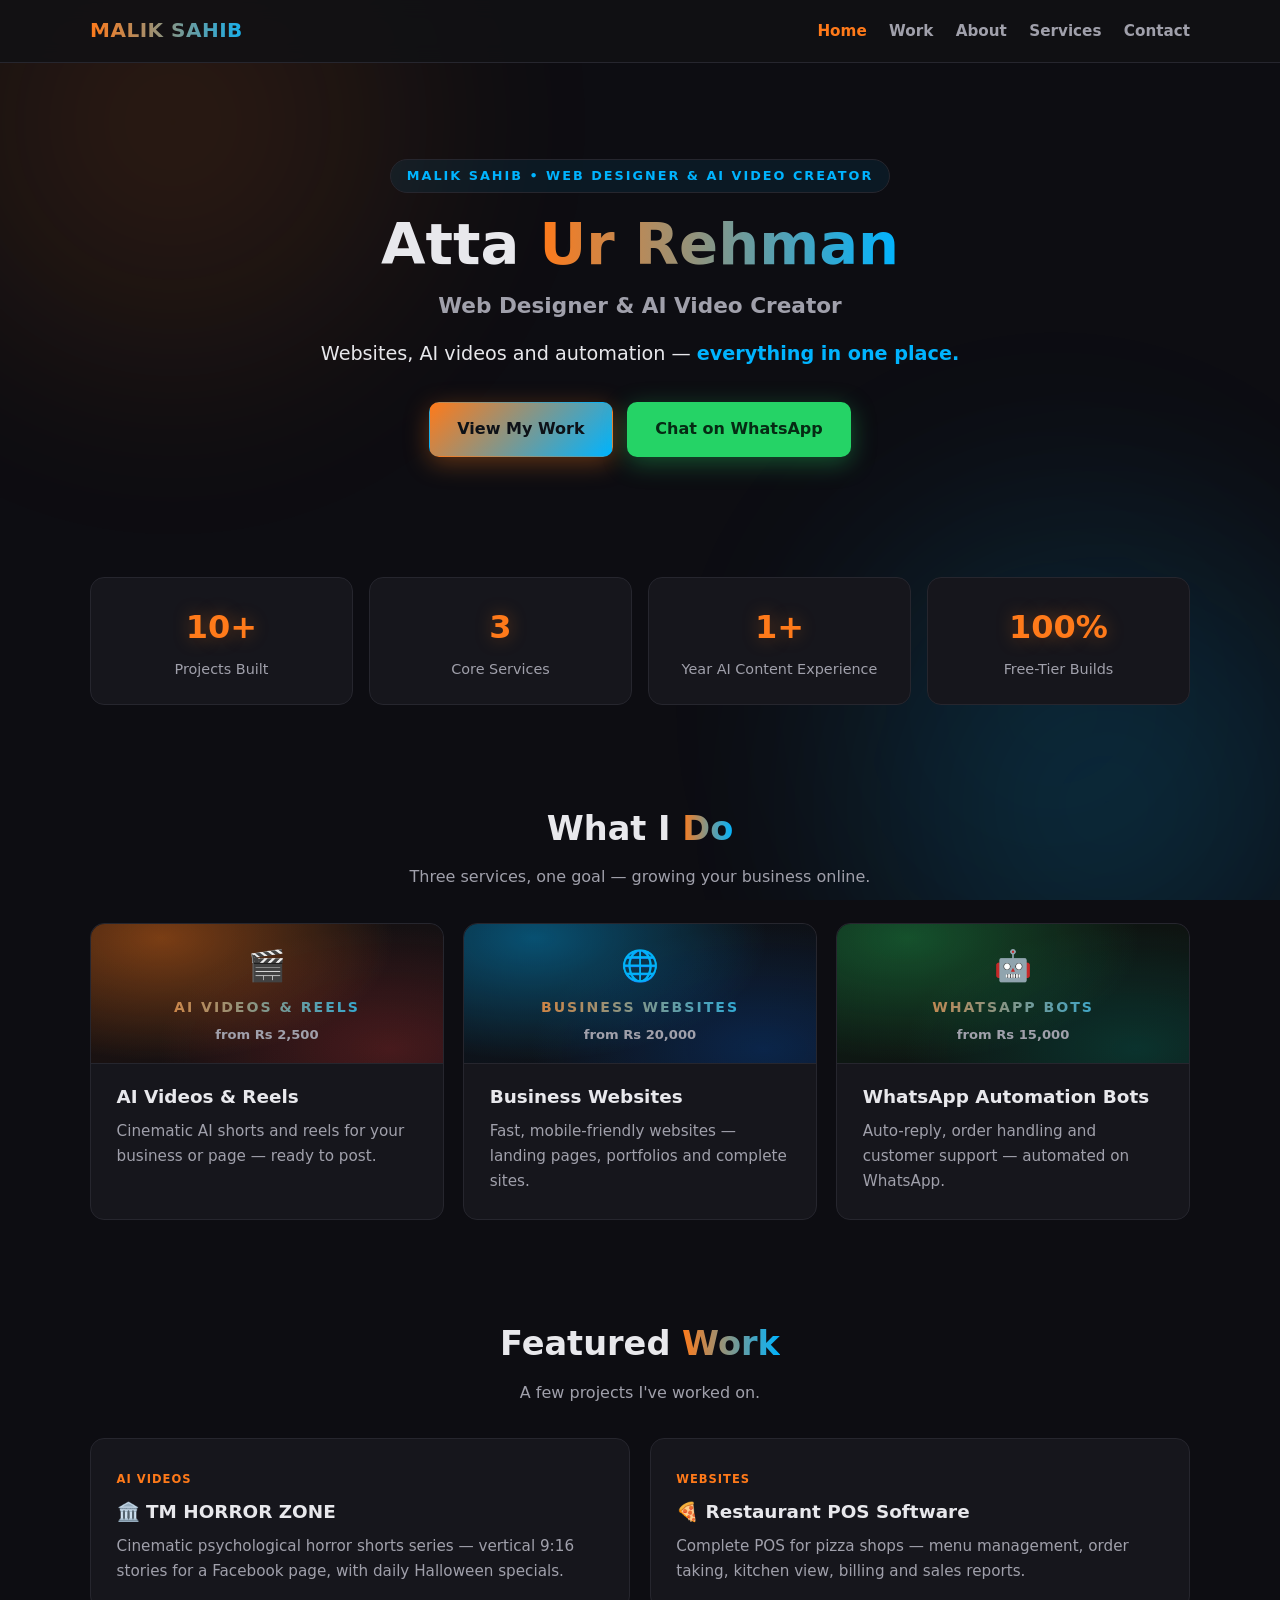
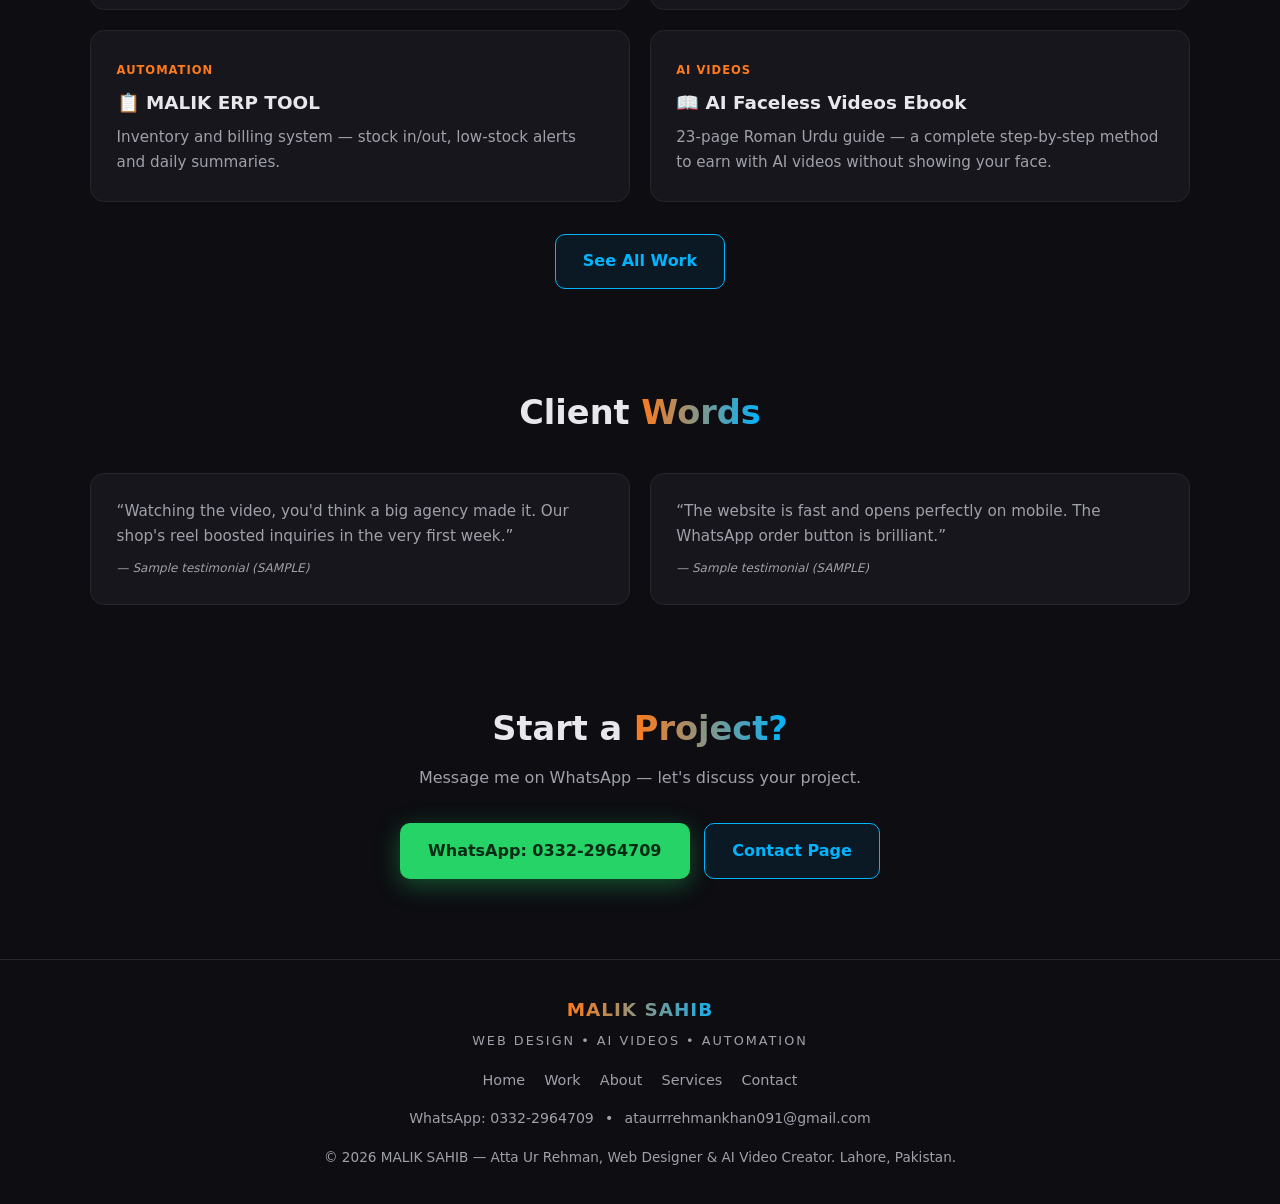
==== index.html @ 7052a68c "MALIK brand polish: banners + color scheme" ====
<!DOCTYPE html>
<html lang="en">
<head>
  <meta charset="UTF-8" />
  <meta name="viewport" content="width=device-width, initial-scale=1.0" />
  <title>MALIK SAHIB | Atta Ur Rehman — Web Designer & AI Video Creator</title>
  <meta name="description" content="Portfolio of Atta Ur Rehman — Web Designer & AI Video Creator. Websites, AI videos and automation — everything in one place." />
  <link rel="stylesheet" href="css/style.css" />
</head>
<body>
  <div class="bg-glow" aria-hidden="true"><span class="g1"></span><span class="g2"></span><span class="g3"></span></div>

  <header>
    <div class="container nav">
      <a class="logo" href="index.html"><span class="logo-brand">MALIK SAHIB</span></a>
      <button class="nav-toggle" aria-label="Menu">&#9776;</button>
      <ul class="nav-links">
        <li><a href="index.html" class="active">Home</a></li>
        <li><a href="work.html">Work</a></li>
        <li><a href="about.html">About</a></li>
        <li><a href="services.html">Services</a></li>
        <li><a href="contact.html">Contact</a></li>
      </ul>
    </div>
  </header>

  <main>
    <!-- HERO -->
    <div class="container hero">
      <span class="kicker reveal">MALIK SAHIB &bull; Web Designer &amp; AI Video Creator</span>
      <h1 class="reveal">Atta <span class="accent">Ur Rehman</span></h1>
      <p class="role reveal">Web Designer &amp; AI Video Creator</p>
      <p class="tagline reveal">Websites, AI videos and automation — <em>everything in one place.</em></p>
      <div class="cta-row reveal">
        <a class="btn btn-primary" href="work.html">View My Work</a>
        <a class="btn btn-wa" href="https://wa.me/923322964709?text=Assalam-o-Alaikum!%20I%20want%20to%20discuss%20my%20project." target="_blank" rel="noopener">Chat on WhatsApp</a>
      </div>
    </div>

    <!-- STATS -->
    <section class="block">
      <div class="container">
        <div class="stats">
          <div class="stat reveal"><div class="num">10+</div><div class="lbl">Projects Built</div></div>
          <div class="stat reveal"><div class="num">3</div><div class="lbl">Core Services</div></div>
          <div class="stat reveal"><div class="num">1+</div><div class="lbl">Year AI Content Experience</div></div>
          <div class="stat reveal"><div class="num">100%</div><div class="lbl">Free-Tier Builds</div></div>
        </div>
      </div>
    </section>

    <!-- SERVICES TEASER -->
    <section class="block">
      <div class="container">
        <div class="sec-head reveal">
          <h2>What I <span class="accent">Do</span></h2>
          <p>Three services, one goal — growing your business online.</p>
        </div>
        <div class="grid cols-3">
          <div class="card reveal">
            <div class="svc-banner small svc-videos" aria-hidden="true">
              <span class="svc-emoji">&#127916;</span>
              <span class="svc-title">AI VIDEOS &amp; REELS</span>
              <span class="svc-sub">from Rs 2,500</span>
            </div>
            <h3>AI Videos &amp; Reels</h3>
            <p>Cinematic AI shorts and reels for your business or page — ready to post.</p>
          </div>
          <div class="card reveal">
            <div class="svc-banner small svc-web" aria-hidden="true">
              <span class="svc-emoji">&#127760;</span>
              <span class="svc-title">BUSINESS WEBSITES</span>
              <span class="svc-sub">from Rs 20,000</span>
            </div>
            <h3>Business Websites</h3>
            <p>Fast, mobile-friendly websites — landing pages, portfolios and complete sites.</p>
          </div>
          <div class="card reveal">
            <div class="svc-banner small svc-bots" aria-hidden="true">
              <span class="svc-emoji">&#129302;</span>
              <span class="svc-title">WHATSAPP BOTS</span>
              <span class="svc-sub">from Rs 15,000</span>
            </div>
            <h3>WhatsApp Automation Bots</h3>
            <p>Auto-reply, order handling and customer support — automated on WhatsApp.</p>
          </div>
        </div>
      </div>
    </section>

    <!-- FEATURED WORK -->
    <section class="block">
      <div class="container">
        <div class="sec-head reveal">
          <h2>Featured <span class="accent">Work</span></h2>
          <p>A few projects I've worked on.</p>
        </div>
        <div class="grid cols-2">
          <div class="card reveal">
            <span class="tag">AI Videos</span>
            <h3>&#127963;&#65039; TM HORROR ZONE</h3>
            <p>Cinematic psychological horror shorts series — vertical 9:16 stories for a Facebook page, with daily Halloween specials.</p>
          </div>
          <div class="card reveal">
            <span class="tag">Websites</span>
            <h3>&#127829; Restaurant POS Software</h3>
            <p>Complete POS for pizza shops — menu management, order taking, kitchen view, billing and sales reports.</p>
          </div>
          <div class="card reveal">
            <span class="tag">Automation</span>
            <h3>&#128203; MALIK ERP TOOL</h3>
            <p>Inventory and billing system — stock in/out, low-stock alerts and daily summaries.</p>
          </div>
          <div class="card reveal">
            <span class="tag">AI Videos</span>
            <h3>&#128214; AI Faceless Videos Ebook</h3>
            <p>23-page Roman Urdu guide — a complete step-by-step method to earn with AI videos without showing your face.</p>
          </div>
        </div>
        <div class="cta-row reveal" style="margin-top:2rem">
          <a class="btn btn-ghost" href="work.html">See All Work</a>
        </div>
      </div>
    </section>

    <!-- TESTIMONIALS -->
    <section class="block">
      <div class="container">
        <div class="sec-head reveal">
          <h2>Client <span class="accent">Words</span></h2>
        </div>
        <div class="grid cols-2">
          <div class="card reveal">
            <p>&ldquo;Watching the video, you'd think a big agency made it. Our shop's reel boosted inquiries in the very first week.&rdquo;</p>
            <p class="sample-note">— Sample testimonial (SAMPLE)</p>
          </div>
          <div class="card reveal">
            <p>&ldquo;The website is fast and opens perfectly on mobile. The WhatsApp order button is brilliant.&rdquo;</p>
            <p class="sample-note">— Sample testimonial (SAMPLE)</p>
          </div>
        </div>
      </div>
    </section>

    <!-- CONTACT CTA -->
    <section class="block">
      <div class="container" style="text-align:center">
        <div class="sec-head reveal">
          <h2>Start a <span class="accent">Project?</span></h2>
          <p>Message me on WhatsApp — let's discuss your project.</p>
        </div>
        <div class="cta-row reveal">
          <a class="btn btn-wa" href="https://wa.me/923322964709?text=Assalam-o-Alaikum!%20I%20want%20to%20discuss%20my%20project." target="_blank" rel="noopener">WhatsApp: 0332-2964709</a>
          <a class="btn btn-ghost" href="contact.html">Contact Page</a>
        </div>
      </div>
    </section>
  </main>

  <footer>
    <div class="container">
      <div class="foot-brand"><span class="logo-brand">MALIK SAHIB</span></div>
      <p class="foot-tag">Web Design &bull; AI Videos &bull; Automation</p>
      <div class="foot-links">
        <a href="index.html">Home</a><a href="work.html">Work</a><a href="about.html">About</a><a href="services.html">Services</a><a href="contact.html">Contact</a>
      </div>
      <div class="foot-contact">
        <a href="https://wa.me/923322964709" target="_blank" rel="noopener">WhatsApp: 0332-2964709</a>
        <span aria-hidden="true">&bull;</span>
        <a href="mailto:ataurrrehmankhan091@gmail.com">ataurrrehmankhan091@gmail.com</a>
      </div>
      <p class="foot-copy">&copy; <span id="year">2026</span> MALIK SAHIB — Atta Ur Rehman, Web Designer &amp; AI Video Creator. Lahore, Pakistan.</p>
    </div>
  </footer>

  <script src="js/main.js"></script>
</body>
</html>
---- css/style.css ----
/* Atta Ur Rehman — Portfolio
   Dark charcoal + glowing orange / electric blue, premium cinematic mood.
   Mobile-first. No moving lines / scanning bars / sweeping light effects. */

:root {
  --bg: #0d0d12;
  --bg-soft: #141419;
  --card: #16161c;
  --orange: #ff7a1a;
  --orange-glow: rgba(255, 122, 26, 0.35);
  --blue: #00b4ff;
  --blue-glow: rgba(0, 180, 255, 0.30);
  --wa-green: #25D366;
  --text: #e8e8ec;
  --muted: #a0a0ab;
  --border: #26262e;
  --radius: 14px;
  --font: "Segoe UI", system-ui, -apple-system, Roboto, "Helvetica Neue", Arial, sans-serif;
}

* { margin: 0; padding: 0; box-sizing: border-box; }

html { scroll-behavior: smooth; }

body {
  font-family: var(--font);
  background: var(--bg);
  color: var(--text);
  line-height: 1.65;
  overflow-x: hidden;
  min-height: 100vh;
}

/* ---- soft blurred drifting gradient background (subtle, never sharp) ---- */
.bg-glow { position: fixed; inset: 0; z-index: -1; overflow: hidden; pointer-events: none; }
.bg-glow span {
  position: absolute;
  width: 55vmax; height: 55vmax;
  border-radius: 50%;
  filter: blur(90px);
  opacity: 0.16;
  animation: drift 36s ease-in-out infinite alternate;
}
.bg-glow .g1 { background: radial-gradient(circle, var(--orange) 0%, transparent 70%); top: -18vmax; left: -14vmax; }
.bg-glow .g2 { background: radial-gradient(circle, var(--blue) 0%, transparent 70%); bottom: -20vmax; right: -14vmax; animation-delay: -12s; }
.bg-glow .g3 { background: radial-gradient(circle, var(--blue) 0%, transparent 70%); top: 40%; left: 55%; opacity: 0.08; animation-delay: -24s; }
@keyframes drift {
  from { transform: translate(0, 0) scale(1); }
  to   { transform: translate(6vmax, 4vmax) scale(1.12); }
}

.container { width: min(1100px, 92%); margin: 0 auto; }

/* ---- header / nav ---- */
header {
  position: sticky; top: 0; z-index: 50;
  background: rgba(18, 18, 20, 0.88);
  backdrop-filter: blur(10px);
  border-bottom: 1px solid var(--border);
}
.nav { display: flex; align-items: center; justify-content: space-between; padding: 0.9rem 0; }
.logo { font-size: 1.25rem; font-weight: 800; letter-spacing: 0.5px; text-decoration: none; color: var(--text); }
.logo b { color: var(--orange); }
/* ---- animated gradient nav brand (MALIK SAHIB): premium, subtle shift ---- */
.logo-brand {
  background: linear-gradient(90deg, var(--orange), var(--blue), var(--orange));
  background-size: 220% auto;
  -webkit-background-clip: text;
  background-clip: text;
  -webkit-text-fill-color: transparent;
  color: transparent;
  animation: brandShift 7s linear infinite;
}
@keyframes brandShift {
  to { background-position: 220% center; }
}
.nav-links { display: none; list-style: none; gap: 1.4rem; }
.nav-links a { color: var(--muted); text-decoration: none; font-weight: 600; font-size: 0.95rem; transition: color 0.2s; }
.nav-links a:hover, .nav-links a.active { color: var(--orange); }
.nav-toggle { background: none; border: 1px solid var(--border); color: var(--text); font-size: 1.3rem; border-radius: 8px; padding: 0.25rem 0.7rem; cursor: pointer; }
.nav-links.open { display: flex; flex-direction: column; position: absolute; top: 100%; left: 0; right: 0; background: var(--bg-soft); padding: 1rem 4%; border-bottom: 1px solid var(--border); }

/* ---- hero ---- */
.hero { padding: 4.5rem 0 3.5rem; text-align: center; }
.hero .kicker {
  display: inline-block; font-size: 0.8rem; font-weight: 700; letter-spacing: 2px;
  text-transform: uppercase; color: var(--blue);
  border: 1px solid var(--border); border-radius: 999px; padding: 0.35rem 1rem; margin-bottom: 1.2rem;
  background: rgba(0, 180, 255, 0.08);
}
.hero h1 { font-size: clamp(2.2rem, 7vw, 3.6rem); line-height: 1.15; font-weight: 800; }
.hero h1 .accent { background: linear-gradient(90deg, var(--orange), var(--blue)); -webkit-background-clip: text; background-clip: text; -webkit-text-fill-color: transparent; color: transparent; }
.hero .role { font-size: clamp(1.05rem, 3.5vw, 1.35rem); color: var(--muted); margin-top: 0.6rem; font-weight: 600; }
.hero .tagline { font-size: clamp(1rem, 3.2vw, 1.2rem); margin-top: 0.9rem; color: var(--text); }
.hero .tagline em { color: var(--blue); font-style: normal; font-weight: 700; }
.cta-row { display: flex; gap: 0.9rem; justify-content: center; flex-wrap: wrap; margin-top: 2rem; }

.btn {
  display: inline-block; text-decoration: none; font-weight: 700;
  padding: 0.85rem 1.7rem; border-radius: 10px; border: 1px solid transparent;
  transition: transform 0.15s, box-shadow 0.2s, background 0.2s;
  font-size: 1rem; cursor: pointer;
}
.btn:active { transform: scale(0.97); }
.btn-primary { background: linear-gradient(135deg, var(--orange), var(--blue)); color: #0d1117; box-shadow: 0 6px 24px var(--orange-glow); }
.btn-primary:hover { box-shadow: 0 10px 34px var(--orange-glow); transform: translateY(-2px); }
.btn-ghost { border-color: var(--blue); color: var(--blue); background: rgba(0, 180, 255, 0.08); }
.btn-ghost:hover { background: rgba(0, 180, 255, 0.16); transform: translateY(-2px); }
.btn-wa { background: var(--wa-green); color: #062b14; box-shadow: 0 6px 24px rgba(37, 211, 102, 0.35); }
.btn-wa:hover { background: #1fb857; box-shadow: 0 10px 32px rgba(37, 211, 102, 0.45); transform: translateY(-2px); }

/* ---- sections ---- */
section.block { padding: 3rem 0; }
.sec-head { text-align: center; margin-bottom: 2rem; }
.sec-head h2 { font-size: clamp(1.5rem, 5vw, 2.1rem); font-weight: 800; }
.sec-head h2 .accent { background: linear-gradient(90deg, var(--orange), var(--blue)); -webkit-background-clip: text; background-clip: text; -webkit-text-fill-color: transparent; color: transparent; }
.sec-head p { color: var(--muted); max-width: 620px; margin: 0.5rem auto 0; }

/* ---- stats ---- */
.stats { display: grid; grid-template-columns: repeat(2, 1fr); gap: 1rem; }
.stat { background: var(--card); border: 1px solid var(--border); border-radius: var(--radius); padding: 1.4rem 1rem; text-align: center; }
.stat .num { font-size: 2rem; font-weight: 800; color: var(--orange); text-shadow: 0 0 18px var(--orange-glow); }
.stat .lbl { color: var(--muted); font-size: 0.9rem; margin-top: 0.25rem; }

/* ---- cards / grids ---- */
.grid { display: grid; gap: 1.2rem; grid-template-columns: 1fr; }
.card {
  background: var(--card); border: 1px solid var(--border); border-radius: var(--radius);
  padding: 1.6rem; transition: transform 0.2s, border-color 0.2s, box-shadow 0.2s;
}
.card:hover { transform: translateY(-4px); border-color: var(--orange); box-shadow: 0 12px 32px rgba(0,0,0,0.45); }
.card .icon { font-size: 2rem; margin-bottom: 0.6rem; }
.card h3 { font-size: 1.15rem; margin-bottom: 0.4rem; }
.card p { color: var(--muted); font-size: 0.95rem; }
.card .price { display: inline-block; margin-top: 0.8rem; font-weight: 800; background: linear-gradient(90deg, var(--orange), var(--blue)); -webkit-background-clip: text; background-clip: text; -webkit-text-fill-color: transparent; color: transparent; }
.card .tag { display: inline-block; font-size: 0.72rem; font-weight: 700; letter-spacing: 1px; text-transform: uppercase; color: var(--orange); margin-bottom: 0.5rem; }
.card-banner { display: block; width: calc(100% + 3.2rem); margin: -1.6rem -1.6rem 1rem; aspect-ratio: 16/9; object-fit: cover; border-radius: 14px 14px 0 0; }
.ebook-banner { width: calc(100% + 3.2rem); margin: -1.6rem -1.6rem 1.1rem; border-radius: 14px 14px 0 0; padding: 1.6rem 1.2rem; text-align: center; background: radial-gradient(120% 160% at 20% 10%, rgba(255,122,26,0.35), transparent 55%), radial-gradient(120% 160% at 85% 90%, rgba(0,180,255,0.30), transparent 55%), linear-gradient(135deg, #1a1210, #0d1520); border-bottom: 1px solid var(--border); }
.ebook-banner-emoji { display: block; font-size: 2.4rem; margin-bottom: 0.4rem; }
.ebook-banner-title { display: block; font-weight: 800; letter-spacing: 2px; font-size: 1.05rem; background: linear-gradient(90deg, var(--orange), var(--blue)); -webkit-background-clip: text; background-clip: text; color: transparent; }
.ebook-banner-sub { display: block; margin-top: 0.3rem; font-size: 0.8rem; color: var(--muted); }
/* ---- service banners (pure CSS, same bleed pattern as .ebook-banner) ---- */
.svc-banner { width: calc(100% + 3.2rem); margin: -1.6rem -1.6rem 1.1rem; border-radius: 14px 14px 0 0; padding: 1.5rem 1.2rem; text-align: center; border-bottom: 1px solid var(--border); }
.svc-videos { background: radial-gradient(120% 160% at 20% 10%, rgba(255,122,26,0.42), transparent 55%), radial-gradient(120% 160% at 85% 90%, rgba(255,60,60,0.22), transparent 55%), linear-gradient(135deg, #1c1210, #121014); }
.svc-web { background: radial-gradient(120% 160% at 20% 10%, rgba(0,180,255,0.38), transparent 55%), radial-gradient(120% 160% at 85% 90%, rgba(0,110,255,0.22), transparent 55%), linear-gradient(135deg, #0d141c, #0e1016); }
.svc-bots { background: radial-gradient(120% 160% at 20% 10%, rgba(37,211,102,0.30), transparent 55%), radial-gradient(120% 160% at 85% 90%, rgba(0,180,160,0.20), transparent 55%), linear-gradient(135deg, #0e1a14, #0e1110); }
.svc-emoji { display: block; font-size: 2.4rem; margin-bottom: 0.4rem; }
.svc-title { display: block; font-weight: 800; letter-spacing: 2px; font-size: 1.02rem; background: linear-gradient(90deg, var(--orange), var(--blue)); -webkit-background-clip: text; background-clip: text; -webkit-text-fill-color: transparent; color: transparent; }
.svc-sub { display: block; margin-top: 0.3rem; font-size: 0.82rem; color: var(--muted); font-weight: 700; }
.svc-banner.small { padding: 1.1rem 1rem; }
.svc-banner.small .svc-emoji { font-size: 1.9rem; margin-bottom: 0.3rem; }
.svc-banner.small .svc-title { font-size: 0.88rem; }
/* ---- work-card category top accents (slim 3px gradient) ---- */
.work-item { position: relative; }
.work-item::before { content: ""; position: absolute; top: -1px; left: -1px; right: -1px; height: 3px; border-radius: 14px 14px 0 0; pointer-events: none; }
.work-item[data-cat="videos"]::before { background: linear-gradient(90deg, var(--orange), #ff9d4d); }
.work-item[data-cat="websites"]::before { background: linear-gradient(90deg, var(--blue), #5cc8ff); }
.work-item[data-cat="automation"]::before { background: linear-gradient(90deg, var(--wa-green), #7bed9f); }
.card .sample-note { font-size: 0.75rem; color: var(--muted); font-style: italic; margin-top: 0.6rem; }

/* ---- filter tabs (work page) ---- */
.tabs { display: flex; gap: 0.6rem; justify-content: center; flex-wrap: wrap; margin-bottom: 1.8rem; }
.tab { background: var(--card); color: var(--muted); border: 1px solid var(--border); border-radius: 999px; padding: 0.5rem 1.2rem; font-weight: 700; font-size: 0.9rem; cursor: pointer; transition: all 0.2s; }
.tab:hover { color: var(--text); }
.tab.active { background: var(--orange); border-color: var(--orange); color: #1a1005; }
.work-item.hidden { display: none; }

/* ---- skills ---- */
.skill { margin-bottom: 1.3rem; }
.skill .row { display: flex; justify-content: space-between; font-weight: 700; margin-bottom: 0.4rem; }
.skill .row span:last-child { color: var(--blue); }
.bar { height: 10px; background: #26262c; border-radius: 999px; overflow: hidden; }
.bar i { display: block; height: 100%; width: 0; border-radius: 999px; background: linear-gradient(90deg, var(--orange), var(--blue)); transition: width 1.2s ease; }

/* ---- about ---- */
.about-wrap { display: grid; gap: 2rem; grid-template-columns: 1fr; }
.badge-list { display: flex; flex-wrap: wrap; gap: 0.6rem; margin-top: 1rem; }
.badge { background: rgba(0,180,255,0.1); border: 1px solid var(--blue); color: var(--blue); border-radius: 999px; padding: 0.35rem 0.9rem; font-size: 0.85rem; font-weight: 700; }

/* ---- contact ---- */
.contact-grid { display: grid; gap: 1.2rem; grid-template-columns: 1fr; }
.contact-card { text-align: center; }
.contact-card a.big { font-size: 1.15rem; font-weight: 800; color: var(--text); text-decoration: none; }
.contact-card a.big:hover { color: var(--orange); }
form.contact-form { display: grid; gap: 1rem; }
.field label { display: block; font-weight: 700; margin-bottom: 0.35rem; font-size: 0.92rem; }
.field input, .field select, .field textarea {
  width: 100%; background: var(--bg-soft); border: 1px solid var(--border); color: var(--text);
  border-radius: 10px; padding: 0.8rem 1rem; font-size: 1rem; font-family: inherit;
}
.field input:focus, .field select:focus, .field textarea:focus { outline: none; border-color: var(--blue); box-shadow: 0 0 0 3px var(--blue-glow); }
.field textarea { min-height: 130px; resize: vertical; }

/* ---- footer ---- */
footer { border-top: 1px solid var(--border); margin-top: 2rem; padding: 2.2rem 0; text-align: center; color: var(--muted); font-size: 0.9rem; }
.foot-brand { font-size: 1.15rem; font-weight: 800; letter-spacing: 1px; margin-bottom: 0.3rem; }
.foot-tag { font-size: 0.8rem; letter-spacing: 2px; text-transform: uppercase; color: var(--muted); margin-bottom: 1.1rem; }
footer .foot-links { display: flex; gap: 1.2rem; justify-content: center; margin-bottom: 0.9rem; flex-wrap: wrap; }
.foot-contact { display: flex; gap: 0.7rem; justify-content: center; align-items: center; flex-wrap: wrap; margin-bottom: 1rem; font-size: 0.88rem; }
.foot-contact a { color: var(--muted); text-decoration: none; }
.foot-contact a:hover { color: var(--orange); }
.foot-copy { font-size: 0.85rem; }
footer a { color: var(--muted); text-decoration: none; }
footer a:hover { color: var(--orange); }

/* ---- accessibility: visible keyboard focus ---- */
a:focus-visible, button:focus-visible, .tab:focus-visible { outline: 2px solid var(--blue); outline-offset: 3px; border-radius: 6px; }

/* ---- scroll reveal ---- */
.reveal { opacity: 0; transform: translateY(26px); transition: opacity 0.7s ease, transform 0.7s ease; }
.reveal.visible { opacity: 1; transform: none; }
@media (prefers-reduced-motion: reduce) {
  .reveal { opacity: 1; transform: none; transition: none; }
  .bg-glow span { animation: none; }
  .logo-brand { animation: none; }
}

/* ---- desktop ---- */
@media (min-width: 720px) {
  .nav-toggle { display: none; }
  .nav-links { display: flex; }
  .grid.cols-2 { grid-template-columns: repeat(2, 1fr); }
  .grid.cols-3 { grid-template-columns: repeat(3, 1fr); }
  .stats { grid-template-columns: repeat(4, 1fr); }
  .about-wrap { grid-template-columns: 1.2fr 1fr; align-items: start; }
  .contact-grid { grid-template-columns: 1fr 1.4fr; align-items: start; }
  .hero { padding: 6rem 0 4.5rem; }
}
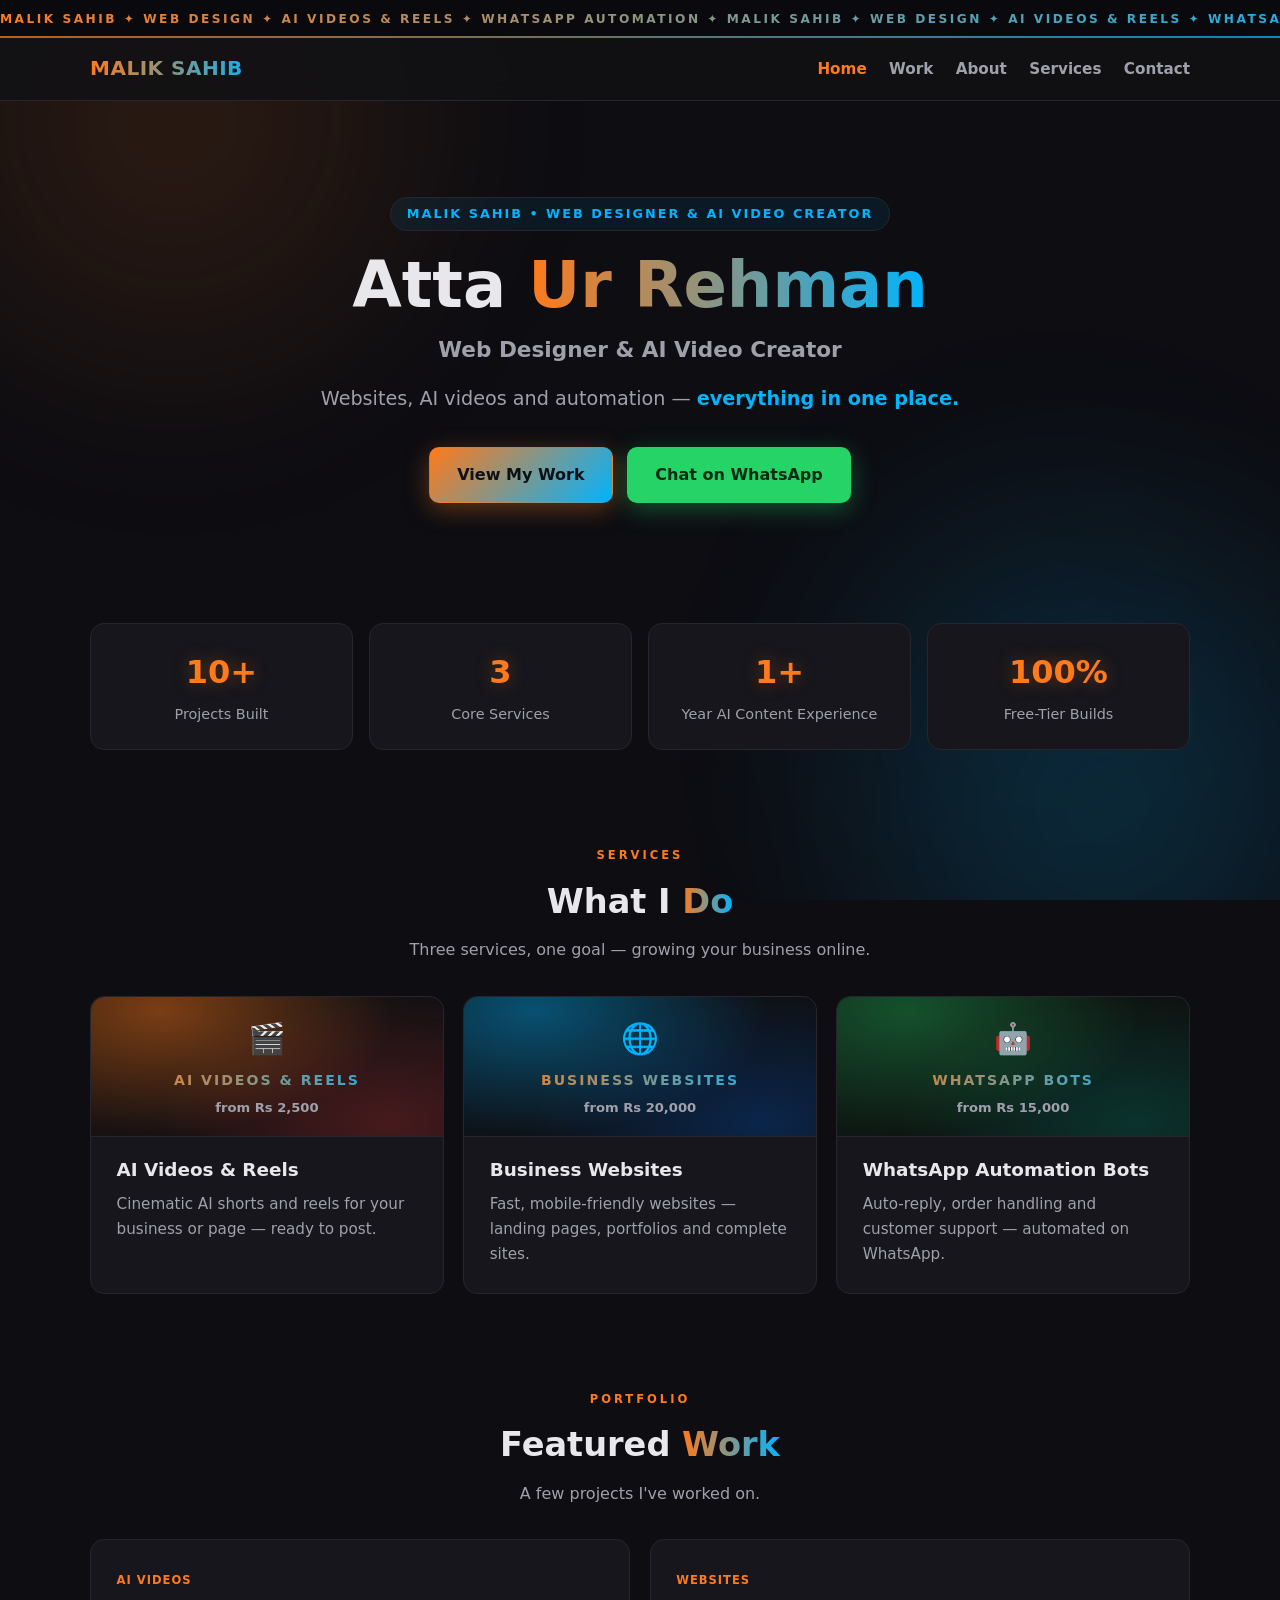
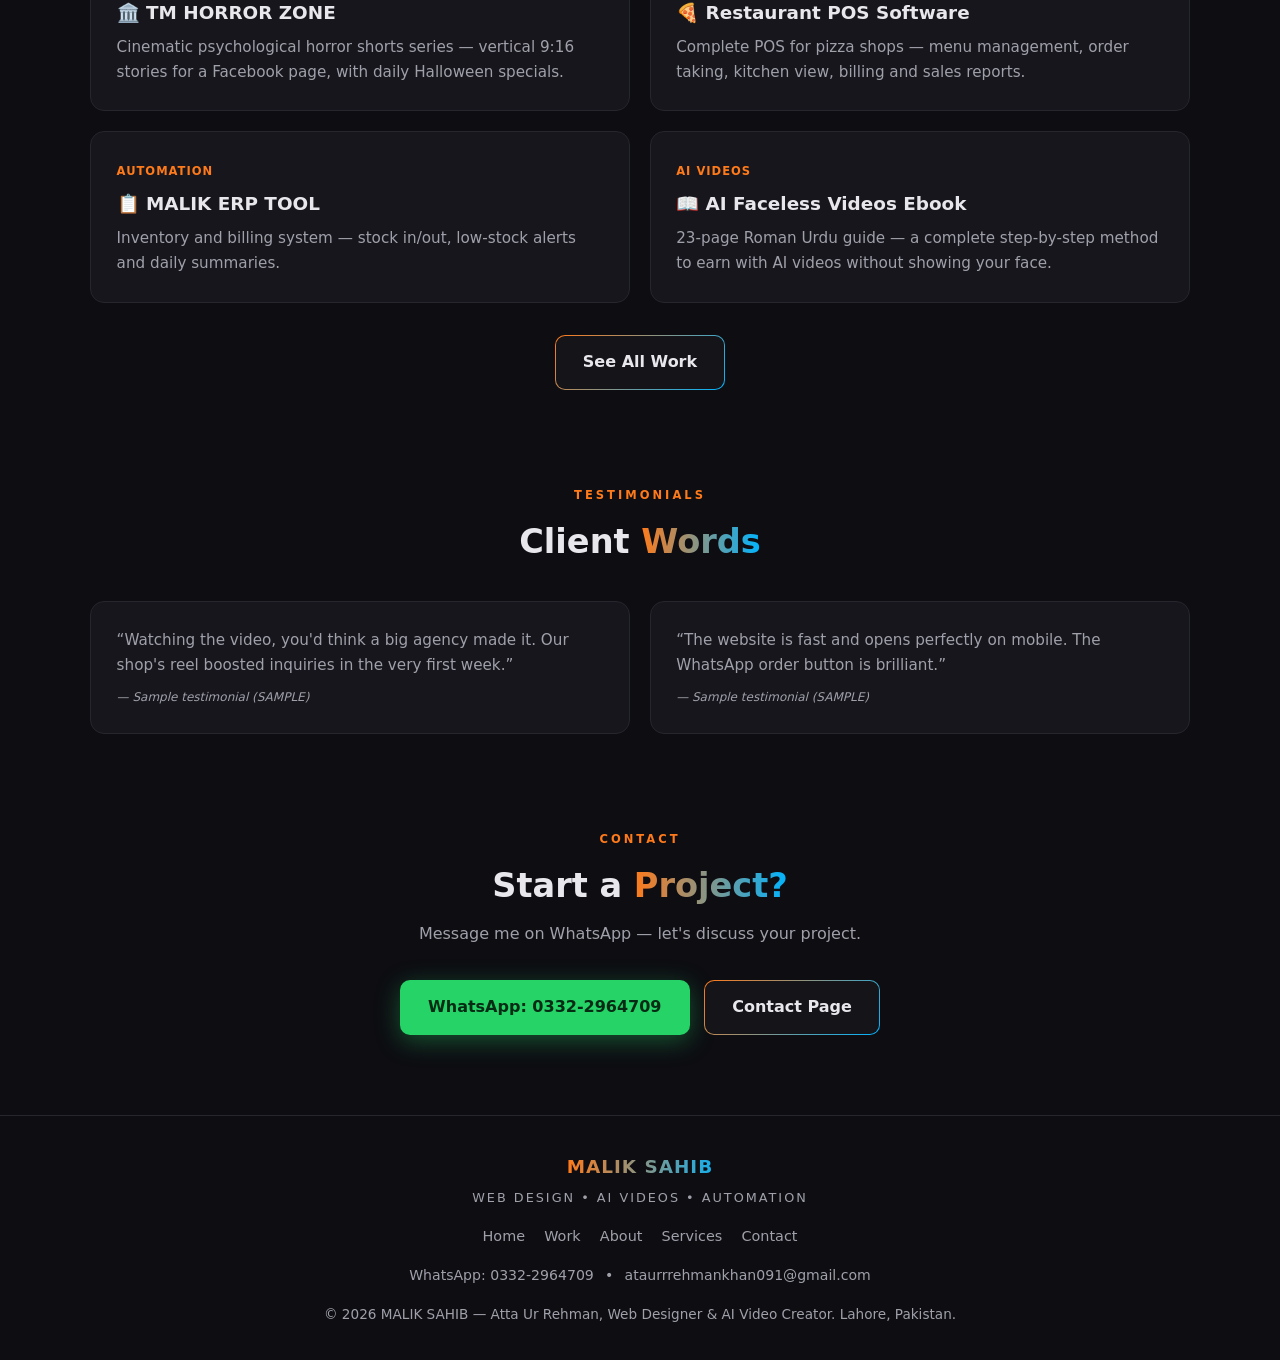
==== commit c6bfdcab: "Marquee bar + card and heading upgrades" ====
--- a/index.html
+++ b/index.html
@@ -9,6 +9,13 @@
 </head>
 <body>
   <div class="bg-glow" aria-hidden="true"><span class="g1"></span><span class="g2"></span><span class="g3"></span></div>
+
+  <div class="marquee" aria-hidden="true">
+    <div class="marquee-track">
+      <span>MALIK SAHIB &#10022; WEB DESIGN &#10022; AI VIDEOS &amp; REELS &#10022; WHATSAPP AUTOMATION &#10022; MALIK SAHIB &#10022; WEB DESIGN &#10022; AI VIDEOS &amp; REELS &#10022; WHATSAPP AUTOMATION &#10022;&nbsp;</span>
+      <span>MALIK SAHIB &#10022; WEB DESIGN &#10022; AI VIDEOS &amp; REELS &#10022; WHATSAPP AUTOMATION &#10022; MALIK SAHIB &#10022; WEB DESIGN &#10022; AI VIDEOS &amp; REELS &#10022; WHATSAPP AUTOMATION &#10022;&nbsp;</span>
+    </div>
+  </div>
 
   <header>
     <div class="container nav">
@@ -53,6 +60,7 @@
     <section class="block">
       <div class="container">
         <div class="sec-head reveal">
+          <span class="eyebrow">Services</span>
           <h2>What I <span class="accent">Do</span></h2>
           <p>Three services, one goal — growing your business online.</p>
         </div>
@@ -92,6 +100,7 @@
     <section class="block">
       <div class="container">
         <div class="sec-head reveal">
+          <span class="eyebrow">Portfolio</span>
           <h2>Featured <span class="accent">Work</span></h2>
           <p>A few projects I've worked on.</p>
         </div>
@@ -127,6 +136,7 @@
     <section class="block">
       <div class="container">
         <div class="sec-head reveal">
+          <span class="eyebrow">Testimonials</span>
           <h2>Client <span class="accent">Words</span></h2>
         </div>
         <div class="grid cols-2">
@@ -146,6 +156,7 @@
     <section class="block">
       <div class="container" style="text-align:center">
         <div class="sec-head reveal">
+          <span class="eyebrow">Contact</span>
           <h2>Start a <span class="accent">Project?</span></h2>
           <p>Message me on WhatsApp — let's discuss your project.</p>
         </div>
--- a/css/style.css
+++ b/css/style.css
@@ -79,6 +79,15 @@
 .nav-links a:hover, .nav-links a.active { color: var(--orange); }
 .nav-toggle { background: none; border: 1px solid var(--border); color: var(--text); font-size: 1.3rem; border-radius: 8px; padding: 0.25rem 0.7rem; cursor: pointer; }
 .nav-links.open { display: flex; flex-direction: column; position: absolute; top: 100%; left: 0; right: 0; background: var(--bg-soft); padding: 1rem 4%; border-bottom: 1px solid var(--border); }
+header.scrolled { background: rgba(13, 13, 18, 0.96); box-shadow: 0 10px 32px rgba(0, 0, 0, 0.5); }
+
+/* ---- announcement marquee bar (scrolls away with page; nav stays sticky below) ---- */
+.marquee { overflow: hidden; height: 38px; display: flex; align-items: center; background: #0a0a0e; position: relative; }
+.marquee::after { content: ""; position: absolute; left: 0; right: 0; bottom: 0; height: 2px; background: linear-gradient(90deg, var(--orange), var(--blue)); opacity: 0.75; }
+.marquee-track { display: inline-flex; white-space: nowrap; will-change: transform; animation: marqueeScroll 30s linear infinite; }
+.marquee:hover .marquee-track { animation-play-state: paused; }
+.marquee-track span { display: inline-block; font-size: 0.76rem; font-weight: 800; letter-spacing: 2.5px; padding-right: 0.6rem; background: linear-gradient(90deg, var(--orange), var(--blue)); -webkit-background-clip: text; background-clip: text; -webkit-text-fill-color: transparent; color: transparent; }
+@keyframes marqueeScroll { to { transform: translateX(-50%); } }
 
 /* ---- hero ---- */
 .hero { padding: 4.5rem 0 3.5rem; text-align: center; }
@@ -88,10 +97,10 @@
   border: 1px solid var(--border); border-radius: 999px; padding: 0.35rem 1rem; margin-bottom: 1.2rem;
   background: rgba(0, 180, 255, 0.08);
 }
-.hero h1 { font-size: clamp(2.2rem, 7vw, 3.6rem); line-height: 1.15; font-weight: 800; }
+.hero h1 { font-size: clamp(2.4rem, 7.5vw, 4rem); line-height: 1.12; font-weight: 800; }
 .hero h1 .accent { background: linear-gradient(90deg, var(--orange), var(--blue)); -webkit-background-clip: text; background-clip: text; -webkit-text-fill-color: transparent; color: transparent; }
 .hero .role { font-size: clamp(1.05rem, 3.5vw, 1.35rem); color: var(--muted); margin-top: 0.6rem; font-weight: 600; }
-.hero .tagline { font-size: clamp(1rem, 3.2vw, 1.2rem); margin-top: 0.9rem; color: var(--text); }
+.hero .tagline { font-size: clamp(1rem, 3.2vw, 1.2rem); margin-top: 0.9rem; color: var(--muted); line-height: 1.75; }
 .hero .tagline em { color: var(--blue); font-style: normal; font-weight: 700; }
 .cta-row { display: flex; gap: 0.9rem; justify-content: center; flex-wrap: wrap; margin-top: 2rem; }
 
@@ -104,8 +113,8 @@
 .btn:active { transform: scale(0.97); }
 .btn-primary { background: linear-gradient(135deg, var(--orange), var(--blue)); color: #0d1117; box-shadow: 0 6px 24px var(--orange-glow); }
 .btn-primary:hover { box-shadow: 0 10px 34px var(--orange-glow); transform: translateY(-2px); }
-.btn-ghost { border-color: var(--blue); color: var(--blue); background: rgba(0, 180, 255, 0.08); }
-.btn-ghost:hover { background: rgba(0, 180, 255, 0.16); transform: translateY(-2px); }
+.btn-ghost { border: 1px solid transparent; background: linear-gradient(var(--bg-soft), var(--bg-soft)) padding-box, linear-gradient(135deg, var(--orange), var(--blue)) border-box; color: var(--text); }
+.btn-ghost:hover { transform: translateY(-2px); box-shadow: 0 8px 26px rgba(0,0,0,0.45), 0 0 22px var(--blue-glow); }
 .btn-wa { background: var(--wa-green); color: #062b14; box-shadow: 0 6px 24px rgba(37, 211, 102, 0.35); }
 .btn-wa:hover { background: #1fb857; box-shadow: 0 10px 32px rgba(37, 211, 102, 0.45); transform: translateY(-2px); }
 
@@ -122,14 +131,30 @@
 .stat .num { font-size: 2rem; font-weight: 800; color: var(--orange); text-shadow: 0 0 18px var(--orange-glow); }
 .stat .lbl { color: var(--muted); font-size: 0.9rem; margin-top: 0.25rem; }
 
+/* ---- section eyebrows (small uppercase label above each H2) ---- */
+.eyebrow { display: block; font-size: 0.72rem; font-weight: 800; letter-spacing: 3px; text-transform: uppercase; color: var(--orange); margin-bottom: 0.55rem; }
+
 /* ---- cards / grids ---- */
 .grid { display: grid; gap: 1.2rem; grid-template-columns: 1fr; }
 .card {
   background: var(--card); border: 1px solid var(--border); border-radius: var(--radius);
   padding: 1.6rem; transition: transform 0.2s, border-color 0.2s, box-shadow 0.2s;
-}
-.card:hover { transform: translateY(-4px); border-color: var(--orange); box-shadow: 0 12px 32px rgba(0,0,0,0.45); }
-.card .icon { font-size: 2rem; margin-bottom: 0.6rem; }
+  position: relative; z-index: 0;
+}
+/* gradient border ring on hover (pseudo-element, keeps border-radius) */
+.card::after {
+  content: ""; position: absolute; inset: -1.5px; border-radius: calc(var(--radius) + 1.5px);
+  background: linear-gradient(135deg, var(--orange), var(--blue));
+  opacity: 0; transition: opacity 0.3s ease; z-index: -1; pointer-events: none;
+}
+.card:hover { transform: translateY(-6px); border-color: transparent; box-shadow: 0 16px 40px rgba(0,0,0,0.5), 0 0 30px var(--orange-glow); }
+.card:hover::after { opacity: 1; }
+.card .icon {
+  display: inline-flex; align-items: center; justify-content: center;
+  width: 54px; height: 54px; border-radius: 50%; font-size: 1.5rem; margin-bottom: 0.9rem;
+  background: radial-gradient(circle at 30% 25%, rgba(255,122,26,0.25), rgba(0,180,255,0.12) 70%), var(--bg-soft);
+  border: 1px solid var(--border);
+}
 .card h3 { font-size: 1.15rem; margin-bottom: 0.4rem; }
 .card p { color: var(--muted); font-size: 0.95rem; }
 .card .price { display: inline-block; margin-top: 0.8rem; font-weight: 800; background: linear-gradient(90deg, var(--orange), var(--blue)); -webkit-background-clip: text; background-clip: text; -webkit-text-fill-color: transparent; color: transparent; }
@@ -213,6 +238,7 @@
   .reveal { opacity: 1; transform: none; transition: none; }
   .bg-glow span { animation: none; }
   .logo-brand { animation: none; }
+  .marquee-track { animation: none; }
 }
 
 /* ---- desktop ---- */
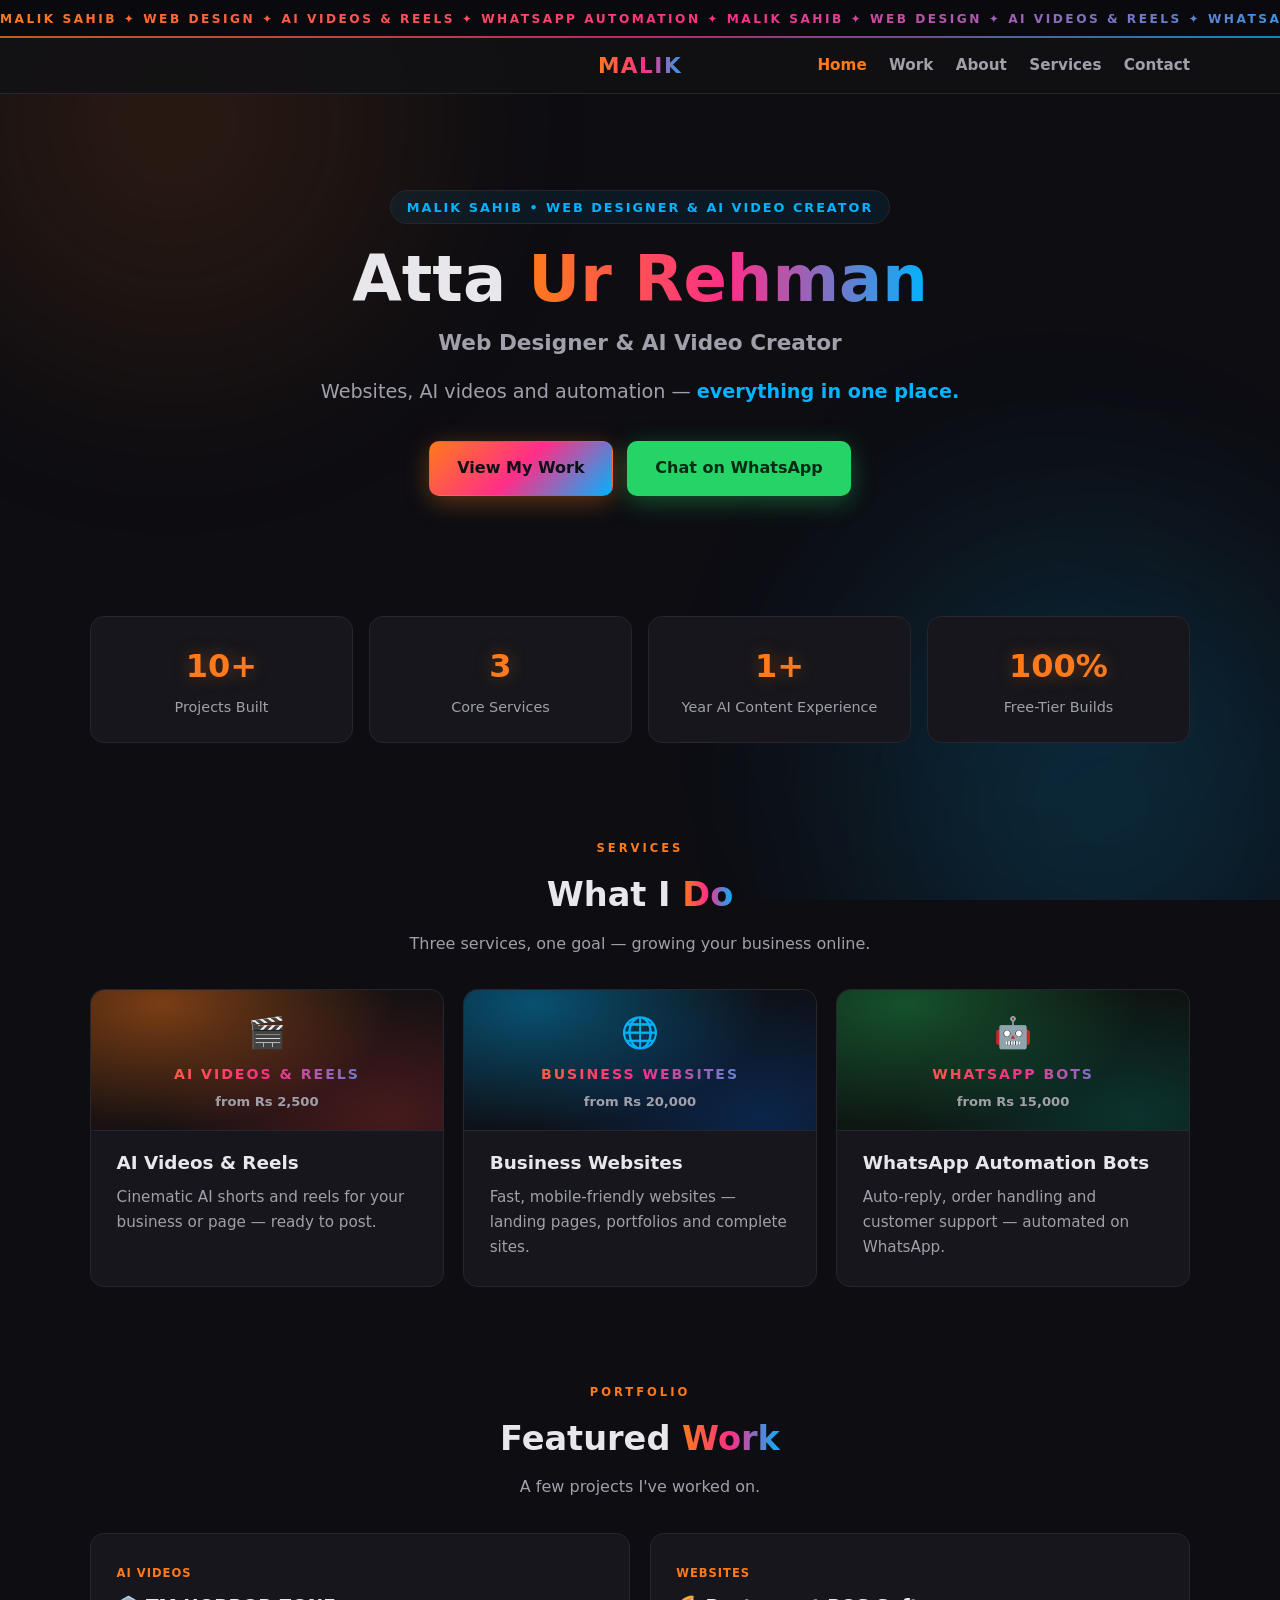
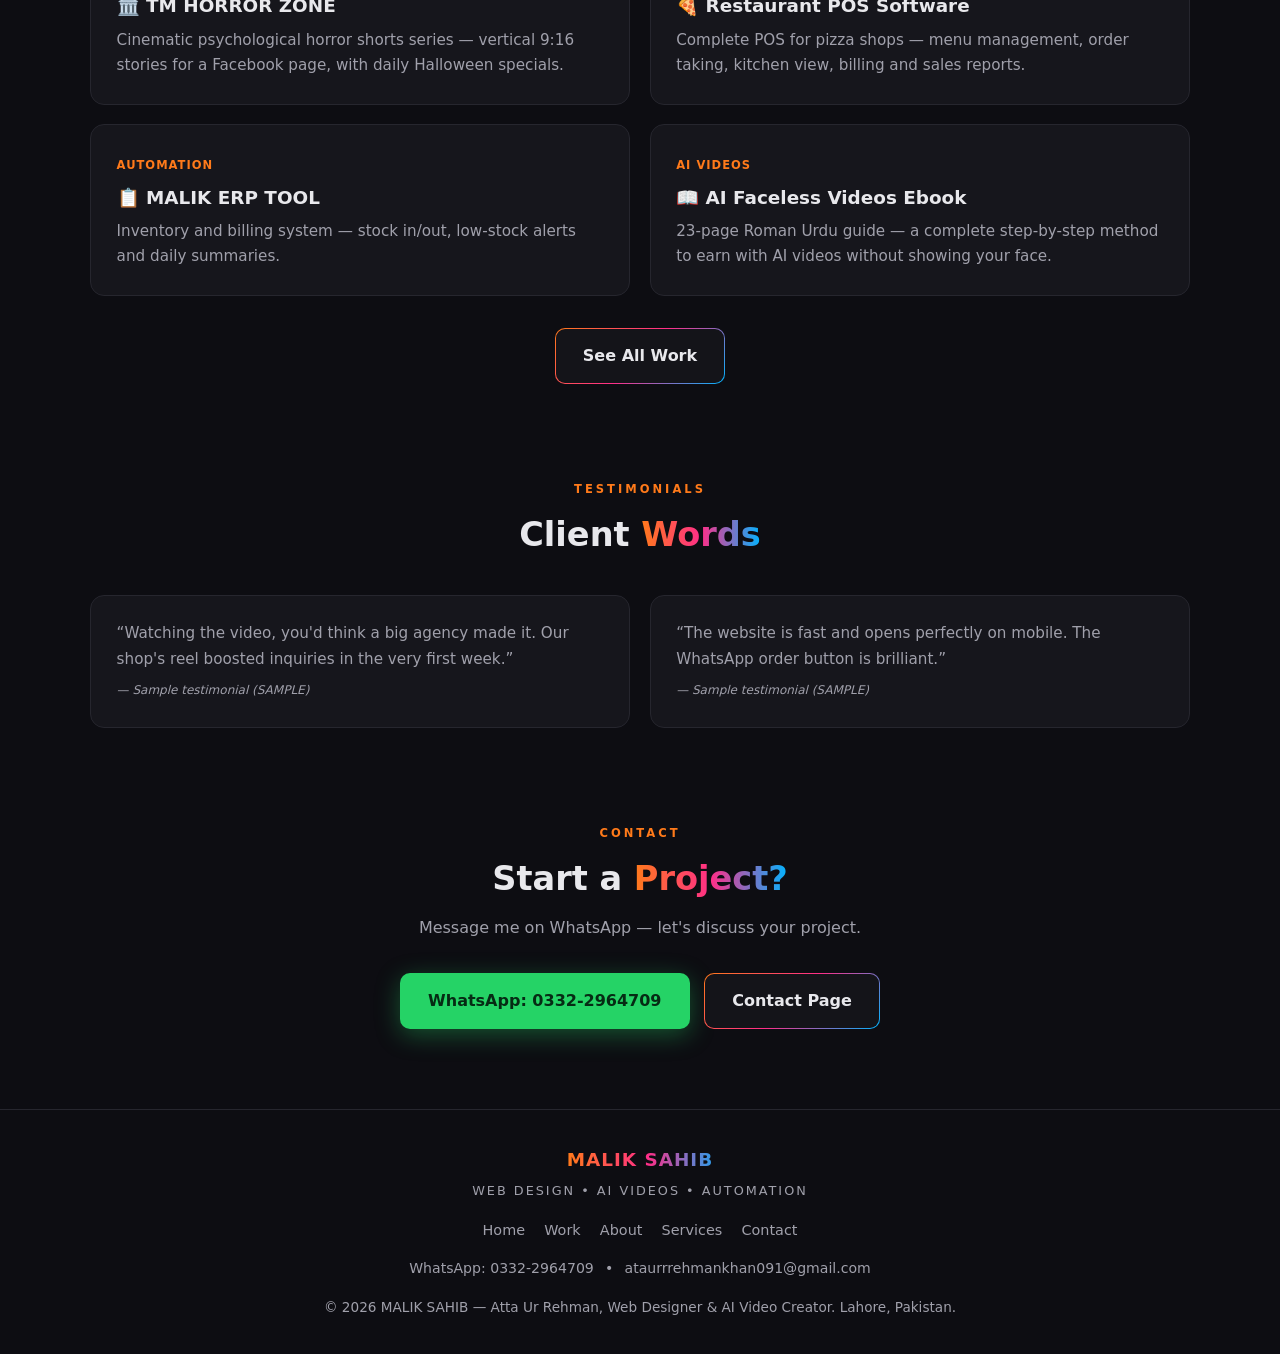
==== commit 73703cec: "Centered MALIK nav brand + vivid gradient colors" ====
--- a/index.html
+++ b/index.html
@@ -19,7 +19,7 @@
 
   <header>
     <div class="container nav">
-      <a class="logo" href="index.html"><span class="logo-brand">MALIK SAHIB</span></a>
+      <a class="logo" href="index.html"><span class="logo-brand">MALIK</span></a>
       <button class="nav-toggle" aria-label="Menu">&#9776;</button>
       <ul class="nav-links">
         <li><a href="index.html" class="active">Home</a></li>
--- a/css/style.css
+++ b/css/style.css
@@ -8,6 +8,7 @@
   --card: #16161c;
   --orange: #ff7a1a;
   --orange-glow: rgba(255, 122, 26, 0.35);
+  --pink: #ff2e88;
   --blue: #00b4ff;
   --blue-glow: rgba(0, 180, 255, 0.30);
   --wa-green: #25D366;
@@ -58,12 +59,12 @@
   backdrop-filter: blur(10px);
   border-bottom: 1px solid var(--border);
 }
-.nav { display: flex; align-items: center; justify-content: space-between; padding: 0.9rem 0; }
-.logo { font-size: 1.25rem; font-weight: 800; letter-spacing: 0.5px; text-decoration: none; color: var(--text); }
+.nav { display: flex; align-items: center; justify-content: space-between; padding: 0.9rem 0; position: relative; }
+.logo { font-size: 1.35rem; font-weight: 800; letter-spacing: 1.5px; text-decoration: none; color: var(--text); position: absolute; left: 50%; transform: translateX(-50%); }
 .logo b { color: var(--orange); }
 /* ---- animated gradient nav brand (MALIK SAHIB): premium, subtle shift ---- */
 .logo-brand {
-  background: linear-gradient(90deg, var(--orange), var(--blue), var(--orange));
+  background: linear-gradient(90deg, var(--orange), var(--pink), var(--blue), var(--pink), var(--orange));
   background-size: 220% auto;
   -webkit-background-clip: text;
   background-clip: text;
@@ -77,16 +78,16 @@
 .nav-links { display: none; list-style: none; gap: 1.4rem; }
 .nav-links a { color: var(--muted); text-decoration: none; font-weight: 600; font-size: 0.95rem; transition: color 0.2s; }
 .nav-links a:hover, .nav-links a.active { color: var(--orange); }
-.nav-toggle { background: none; border: 1px solid var(--border); color: var(--text); font-size: 1.3rem; border-radius: 8px; padding: 0.25rem 0.7rem; cursor: pointer; }
+.nav-toggle { background: none; border: 1px solid var(--border); color: var(--text); font-size: 1.3rem; border-radius: 8px; padding: 0.25rem 0.7rem; cursor: pointer; margin-left: auto; }
 .nav-links.open { display: flex; flex-direction: column; position: absolute; top: 100%; left: 0; right: 0; background: var(--bg-soft); padding: 1rem 4%; border-bottom: 1px solid var(--border); }
 header.scrolled { background: rgba(13, 13, 18, 0.96); box-shadow: 0 10px 32px rgba(0, 0, 0, 0.5); }
 
 /* ---- announcement marquee bar (scrolls away with page; nav stays sticky below) ---- */
 .marquee { overflow: hidden; height: 38px; display: flex; align-items: center; background: #0a0a0e; position: relative; }
-.marquee::after { content: ""; position: absolute; left: 0; right: 0; bottom: 0; height: 2px; background: linear-gradient(90deg, var(--orange), var(--blue)); opacity: 0.75; }
+.marquee::after { content: ""; position: absolute; left: 0; right: 0; bottom: 0; height: 2px; background: linear-gradient(90deg, var(--orange), var(--pink), var(--blue)); opacity: 0.75; }
 .marquee-track { display: inline-flex; white-space: nowrap; will-change: transform; animation: marqueeScroll 30s linear infinite; }
 .marquee:hover .marquee-track { animation-play-state: paused; }
-.marquee-track span { display: inline-block; font-size: 0.76rem; font-weight: 800; letter-spacing: 2.5px; padding-right: 0.6rem; background: linear-gradient(90deg, var(--orange), var(--blue)); -webkit-background-clip: text; background-clip: text; -webkit-text-fill-color: transparent; color: transparent; }
+.marquee-track span { display: inline-block; font-size: 0.76rem; font-weight: 800; letter-spacing: 2.5px; padding-right: 0.6rem; background: linear-gradient(90deg, var(--orange), var(--pink), var(--blue)); -webkit-background-clip: text; background-clip: text; -webkit-text-fill-color: transparent; color: transparent; }
 @keyframes marqueeScroll { to { transform: translateX(-50%); } }
 
 /* ---- hero ---- */
@@ -98,7 +99,7 @@
   background: rgba(0, 180, 255, 0.08);
 }
 .hero h1 { font-size: clamp(2.4rem, 7.5vw, 4rem); line-height: 1.12; font-weight: 800; }
-.hero h1 .accent { background: linear-gradient(90deg, var(--orange), var(--blue)); -webkit-background-clip: text; background-clip: text; -webkit-text-fill-color: transparent; color: transparent; }
+.hero h1 .accent { background: linear-gradient(90deg, var(--orange), var(--pink), var(--blue)); -webkit-background-clip: text; background-clip: text; -webkit-text-fill-color: transparent; color: transparent; }
 .hero .role { font-size: clamp(1.05rem, 3.5vw, 1.35rem); color: var(--muted); margin-top: 0.6rem; font-weight: 600; }
 .hero .tagline { font-size: clamp(1rem, 3.2vw, 1.2rem); margin-top: 0.9rem; color: var(--muted); line-height: 1.75; }
 .hero .tagline em { color: var(--blue); font-style: normal; font-weight: 700; }
@@ -111,9 +112,9 @@
   font-size: 1rem; cursor: pointer;
 }
 .btn:active { transform: scale(0.97); }
-.btn-primary { background: linear-gradient(135deg, var(--orange), var(--blue)); color: #0d1117; box-shadow: 0 6px 24px var(--orange-glow); }
+.btn-primary { background: linear-gradient(135deg, var(--orange), var(--pink), var(--blue)); color: #0d1117; box-shadow: 0 6px 24px var(--orange-glow); }
 .btn-primary:hover { box-shadow: 0 10px 34px var(--orange-glow); transform: translateY(-2px); }
-.btn-ghost { border: 1px solid transparent; background: linear-gradient(var(--bg-soft), var(--bg-soft)) padding-box, linear-gradient(135deg, var(--orange), var(--blue)) border-box; color: var(--text); }
+.btn-ghost { border: 1px solid transparent; background: linear-gradient(var(--bg-soft), var(--bg-soft)) padding-box, linear-gradient(135deg, var(--orange), var(--pink), var(--blue)) border-box; color: var(--text); }
 .btn-ghost:hover { transform: translateY(-2px); box-shadow: 0 8px 26px rgba(0,0,0,0.45), 0 0 22px var(--blue-glow); }
 .btn-wa { background: var(--wa-green); color: #062b14; box-shadow: 0 6px 24px rgba(37, 211, 102, 0.35); }
 .btn-wa:hover { background: #1fb857; box-shadow: 0 10px 32px rgba(37, 211, 102, 0.45); transform: translateY(-2px); }
@@ -122,7 +123,7 @@
 section.block { padding: 3rem 0; }
 .sec-head { text-align: center; margin-bottom: 2rem; }
 .sec-head h2 { font-size: clamp(1.5rem, 5vw, 2.1rem); font-weight: 800; }
-.sec-head h2 .accent { background: linear-gradient(90deg, var(--orange), var(--blue)); -webkit-background-clip: text; background-clip: text; -webkit-text-fill-color: transparent; color: transparent; }
+.sec-head h2 .accent { background: linear-gradient(90deg, var(--orange), var(--pink), var(--blue)); -webkit-background-clip: text; background-clip: text; -webkit-text-fill-color: transparent; color: transparent; }
 .sec-head p { color: var(--muted); max-width: 620px; margin: 0.5rem auto 0; }
 
 /* ---- stats ---- */
@@ -144,7 +145,7 @@
 /* gradient border ring on hover (pseudo-element, keeps border-radius) */
 .card::after {
   content: ""; position: absolute; inset: -1.5px; border-radius: calc(var(--radius) + 1.5px);
-  background: linear-gradient(135deg, var(--orange), var(--blue));
+  background: linear-gradient(135deg, var(--orange), var(--pink), var(--blue));
   opacity: 0; transition: opacity 0.3s ease; z-index: -1; pointer-events: none;
 }
 .card:hover { transform: translateY(-6px); border-color: transparent; box-shadow: 0 16px 40px rgba(0,0,0,0.5), 0 0 30px var(--orange-glow); }
@@ -157,12 +158,12 @@
 }
 .card h3 { font-size: 1.15rem; margin-bottom: 0.4rem; }
 .card p { color: var(--muted); font-size: 0.95rem; }
-.card .price { display: inline-block; margin-top: 0.8rem; font-weight: 800; background: linear-gradient(90deg, var(--orange), var(--blue)); -webkit-background-clip: text; background-clip: text; -webkit-text-fill-color: transparent; color: transparent; }
+.card .price { display: inline-block; margin-top: 0.8rem; font-weight: 800; background: linear-gradient(90deg, var(--orange), var(--pink), var(--blue)); -webkit-background-clip: text; background-clip: text; -webkit-text-fill-color: transparent; color: transparent; }
 .card .tag { display: inline-block; font-size: 0.72rem; font-weight: 700; letter-spacing: 1px; text-transform: uppercase; color: var(--orange); margin-bottom: 0.5rem; }
 .card-banner { display: block; width: calc(100% + 3.2rem); margin: -1.6rem -1.6rem 1rem; aspect-ratio: 16/9; object-fit: cover; border-radius: 14px 14px 0 0; }
 .ebook-banner { width: calc(100% + 3.2rem); margin: -1.6rem -1.6rem 1.1rem; border-radius: 14px 14px 0 0; padding: 1.6rem 1.2rem; text-align: center; background: radial-gradient(120% 160% at 20% 10%, rgba(255,122,26,0.35), transparent 55%), radial-gradient(120% 160% at 85% 90%, rgba(0,180,255,0.30), transparent 55%), linear-gradient(135deg, #1a1210, #0d1520); border-bottom: 1px solid var(--border); }
 .ebook-banner-emoji { display: block; font-size: 2.4rem; margin-bottom: 0.4rem; }
-.ebook-banner-title { display: block; font-weight: 800; letter-spacing: 2px; font-size: 1.05rem; background: linear-gradient(90deg, var(--orange), var(--blue)); -webkit-background-clip: text; background-clip: text; color: transparent; }
+.ebook-banner-title { display: block; font-weight: 800; letter-spacing: 2px; font-size: 1.05rem; background: linear-gradient(90deg, var(--orange), var(--pink), var(--blue)); -webkit-background-clip: text; background-clip: text; color: transparent; }
 .ebook-banner-sub { display: block; margin-top: 0.3rem; font-size: 0.8rem; color: var(--muted); }
 /* ---- service banners (pure CSS, same bleed pattern as .ebook-banner) ---- */
 .svc-banner { width: calc(100% + 3.2rem); margin: -1.6rem -1.6rem 1.1rem; border-radius: 14px 14px 0 0; padding: 1.5rem 1.2rem; text-align: center; border-bottom: 1px solid var(--border); }
@@ -170,7 +171,7 @@
 .svc-web { background: radial-gradient(120% 160% at 20% 10%, rgba(0,180,255,0.38), transparent 55%), radial-gradient(120% 160% at 85% 90%, rgba(0,110,255,0.22), transparent 55%), linear-gradient(135deg, #0d141c, #0e1016); }
 .svc-bots { background: radial-gradient(120% 160% at 20% 10%, rgba(37,211,102,0.30), transparent 55%), radial-gradient(120% 160% at 85% 90%, rgba(0,180,160,0.20), transparent 55%), linear-gradient(135deg, #0e1a14, #0e1110); }
 .svc-emoji { display: block; font-size: 2.4rem; margin-bottom: 0.4rem; }
-.svc-title { display: block; font-weight: 800; letter-spacing: 2px; font-size: 1.02rem; background: linear-gradient(90deg, var(--orange), var(--blue)); -webkit-background-clip: text; background-clip: text; -webkit-text-fill-color: transparent; color: transparent; }
+.svc-title { display: block; font-weight: 800; letter-spacing: 2px; font-size: 1.02rem; background: linear-gradient(90deg, var(--orange), var(--pink), var(--blue)); -webkit-background-clip: text; background-clip: text; -webkit-text-fill-color: transparent; color: transparent; }
 .svc-sub { display: block; margin-top: 0.3rem; font-size: 0.82rem; color: var(--muted); font-weight: 700; }
 .svc-banner.small { padding: 1.1rem 1rem; }
 .svc-banner.small .svc-emoji { font-size: 1.9rem; margin-bottom: 0.3rem; }
@@ -195,7 +196,7 @@
 .skill .row { display: flex; justify-content: space-between; font-weight: 700; margin-bottom: 0.4rem; }
 .skill .row span:last-child { color: var(--blue); }
 .bar { height: 10px; background: #26262c; border-radius: 999px; overflow: hidden; }
-.bar i { display: block; height: 100%; width: 0; border-radius: 999px; background: linear-gradient(90deg, var(--orange), var(--blue)); transition: width 1.2s ease; }
+.bar i { display: block; height: 100%; width: 0; border-radius: 999px; background: linear-gradient(90deg, var(--orange), var(--pink), var(--blue)); transition: width 1.2s ease; }
 
 /* ---- about ---- */
 .about-wrap { display: grid; gap: 2rem; grid-template-columns: 1fr; }
@@ -244,7 +245,7 @@
 /* ---- desktop ---- */
 @media (min-width: 720px) {
   .nav-toggle { display: none; }
-  .nav-links { display: flex; }
+  .nav-links { display: flex; margin-left: auto; }
   .grid.cols-2 { grid-template-columns: repeat(2, 1fr); }
   .grid.cols-3 { grid-template-columns: repeat(3, 1fr); }
   .stats { grid-template-columns: repeat(4, 1fr); }
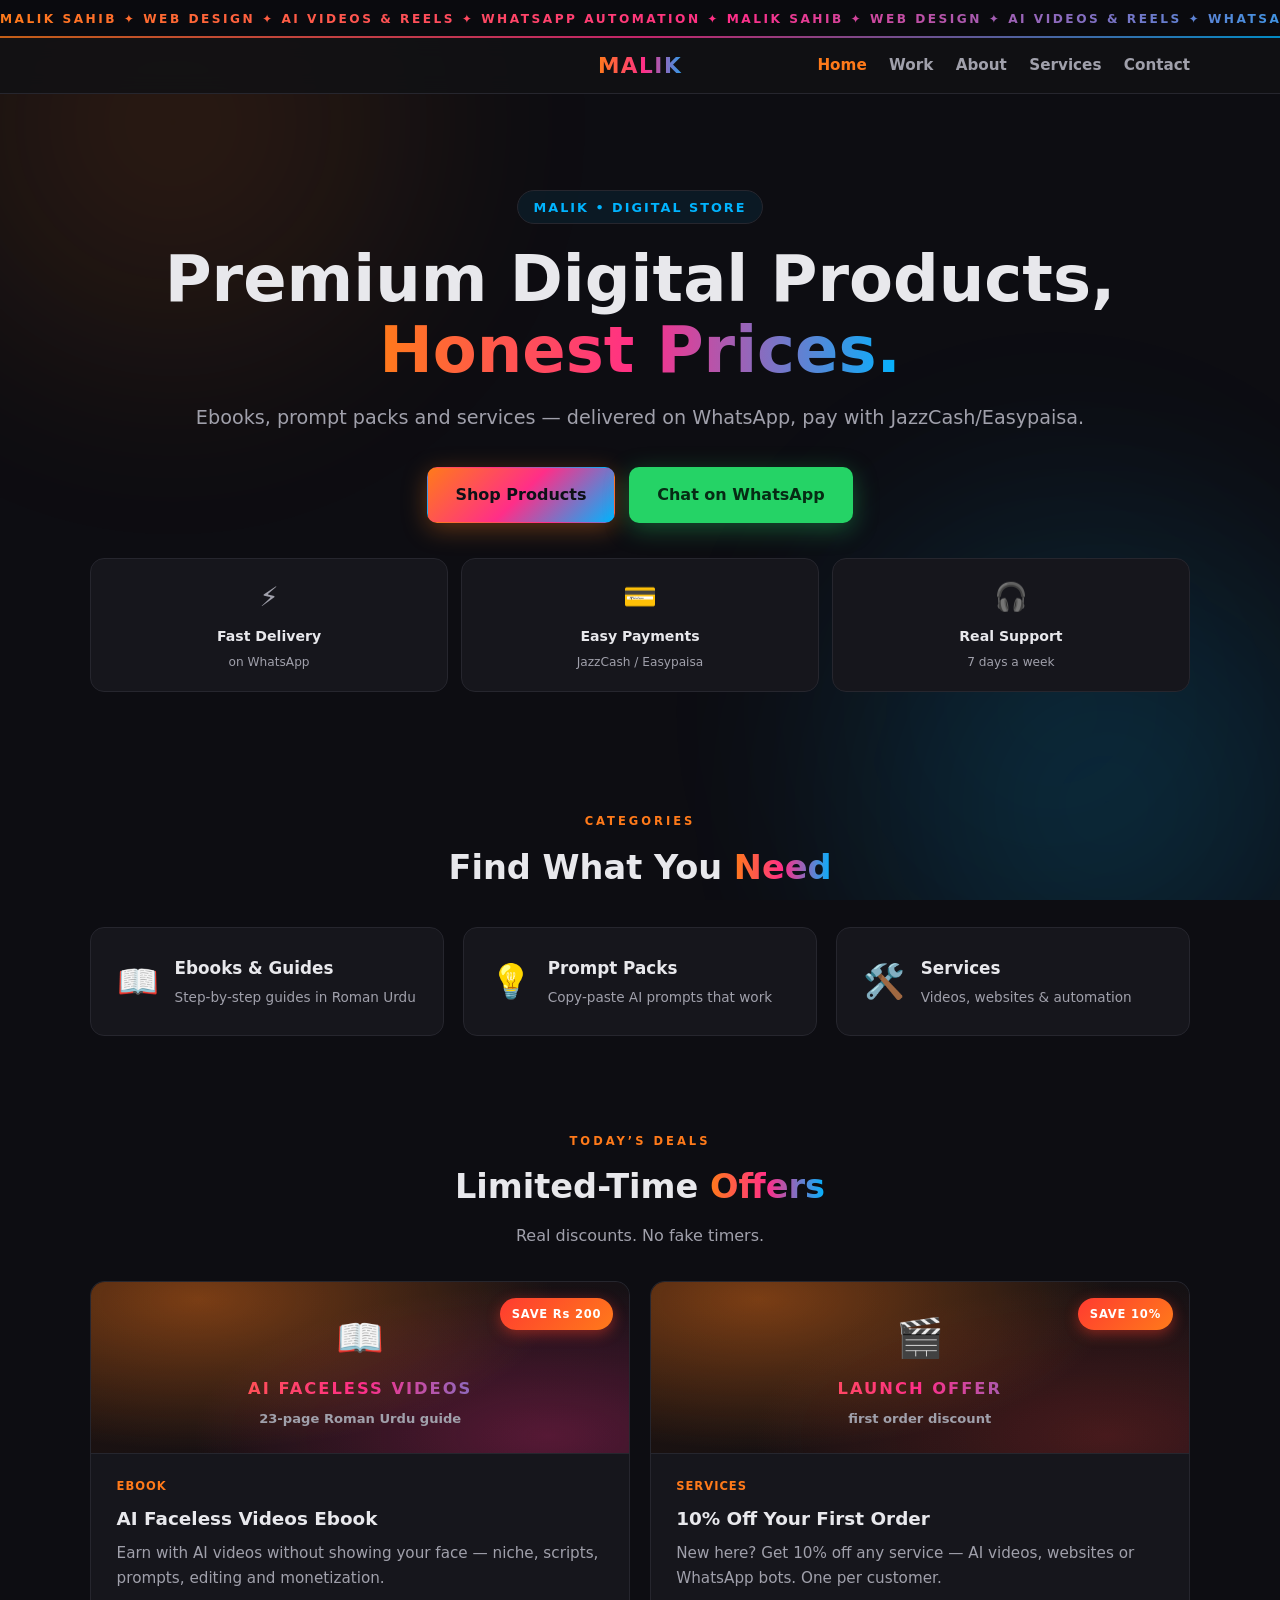
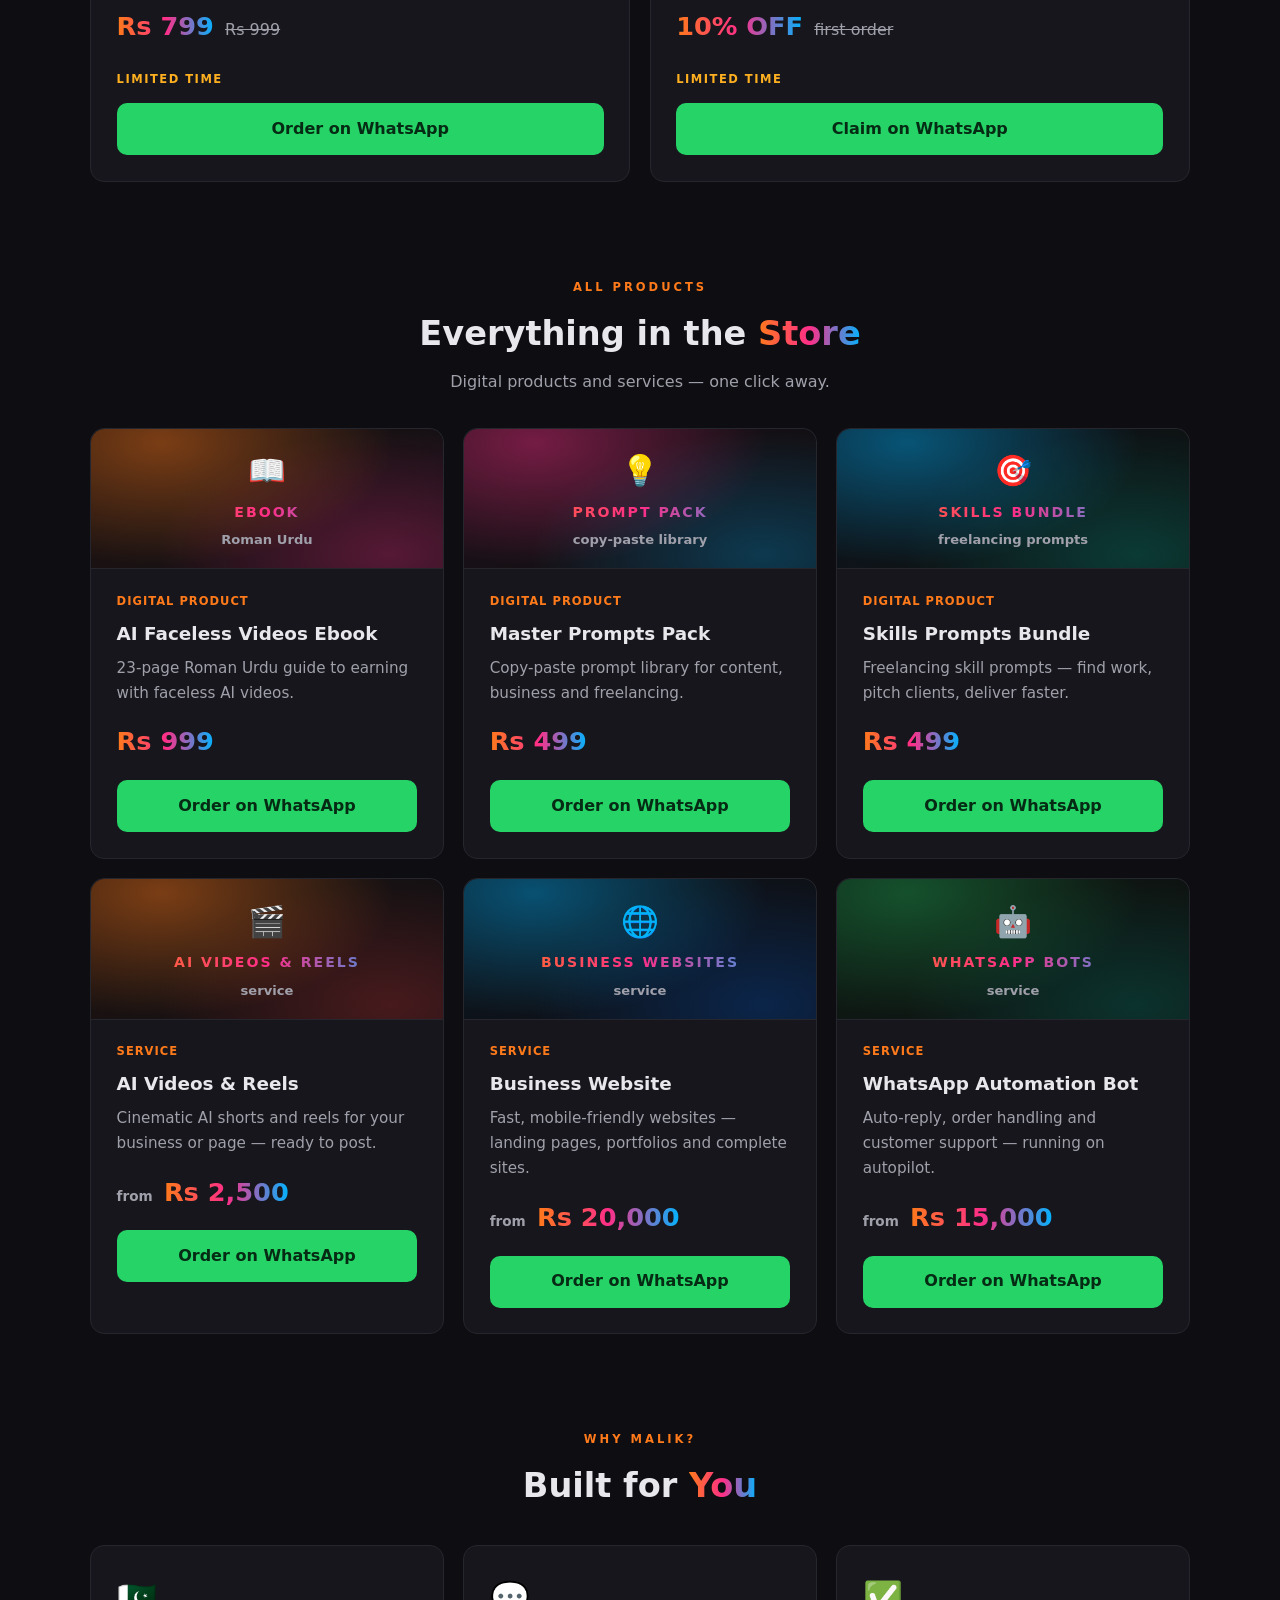
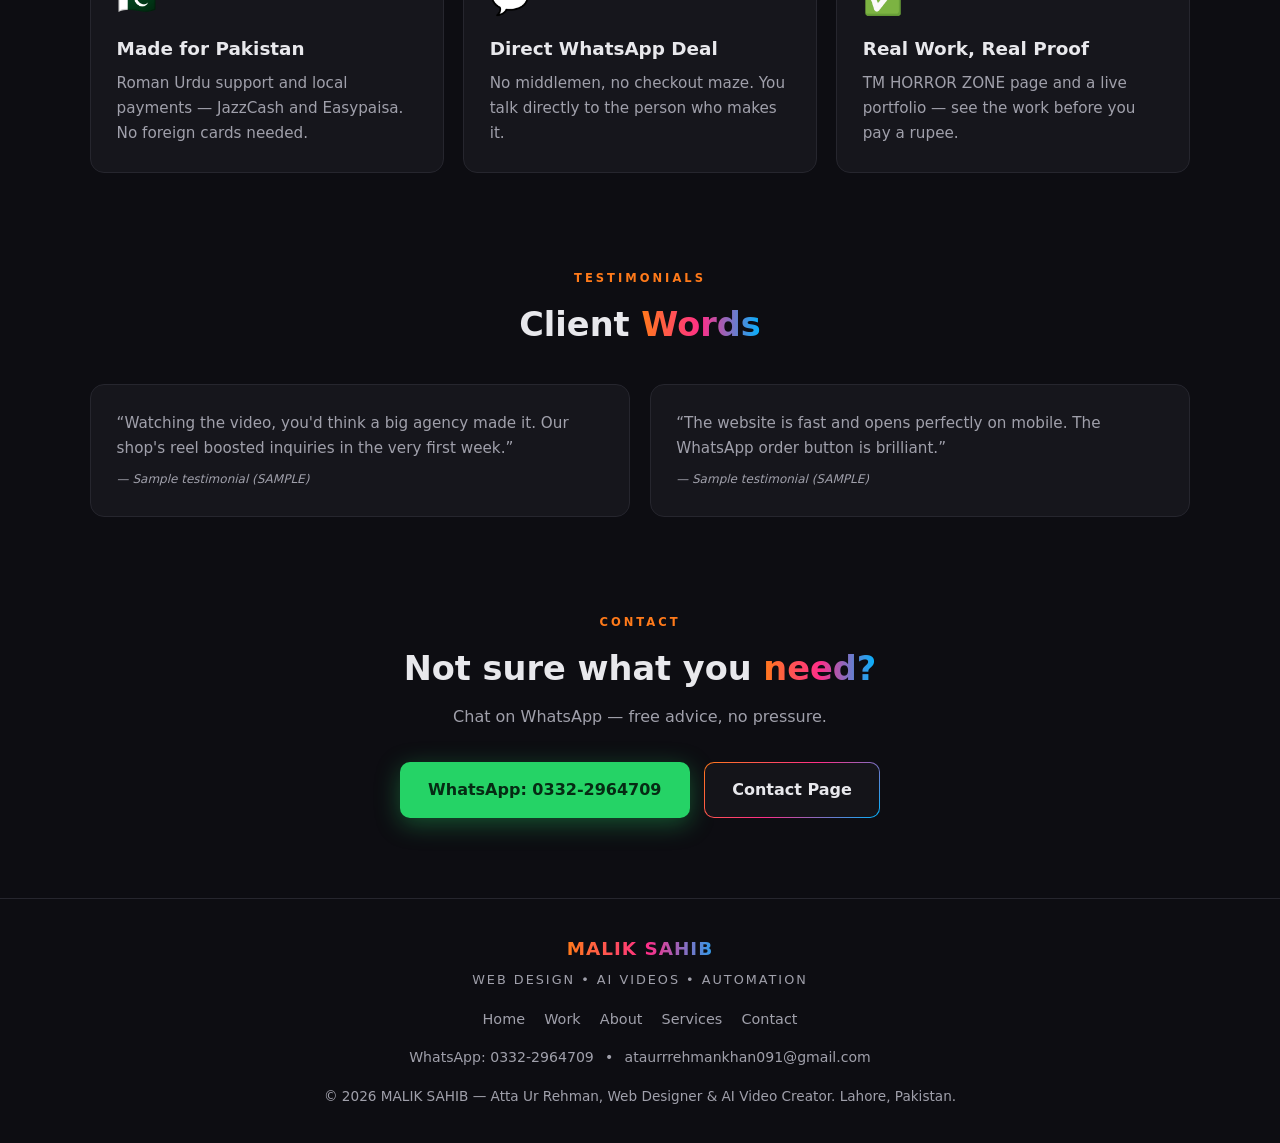
==== commit 31f2f972: "Store-style homepage like ahm7.store" ====
--- a/index.html
+++ b/index.html
@@ -3,8 +3,8 @@
 <head>
   <meta charset="UTF-8" />
   <meta name="viewport" content="width=device-width, initial-scale=1.0" />
-  <title>MALIK SAHIB | Atta Ur Rehman — Web Designer & AI Video Creator</title>
-  <meta name="description" content="Portfolio of Atta Ur Rehman — Web Designer & AI Video Creator. Websites, AI videos and automation — everything in one place." />
+  <title>MALIK | Digital Products &amp; Services — Ebooks, Prompts, AI Videos</title>
+  <meta name="description" content="MALIK store — ebooks, prompt packs, AI videos, websites and WhatsApp bots. Delivered on WhatsApp, pay with JazzCash/Easypaisa." />
   <link rel="stylesheet" href="css/style.css" />
 </head>
 <body>
@@ -34,100 +34,193 @@
   <main>
     <!-- HERO -->
     <div class="container hero">
-      <span class="kicker reveal">MALIK SAHIB &bull; Web Designer &amp; AI Video Creator</span>
-      <h1 class="reveal">Atta <span class="accent">Ur Rehman</span></h1>
-      <p class="role reveal">Web Designer &amp; AI Video Creator</p>
-      <p class="tagline reveal">Websites, AI videos and automation — <em>everything in one place.</em></p>
+      <span class="kicker reveal">MALIK &bull; Digital Store</span>
+      <h1 class="reveal">Premium Digital Products,<br /><span class="accent">Honest Prices.</span></h1>
+      <p class="tagline reveal">Ebooks, prompt packs and services — delivered on WhatsApp, pay with JazzCash/Easypaisa.</p>
       <div class="cta-row reveal">
-        <a class="btn btn-primary" href="work.html">View My Work</a>
+        <a class="btn btn-primary" href="#products">Shop Products</a>
         <a class="btn btn-wa" href="https://wa.me/923322964709?text=Assalam-o-Alaikum!%20I%20want%20to%20discuss%20my%20project." target="_blank" rel="noopener">Chat on WhatsApp</a>
       </div>
-    </div>
-
-    <!-- STATS -->
-    <section class="block">
-      <div class="container">
-        <div class="stats">
-          <div class="stat reveal"><div class="num">10+</div><div class="lbl">Projects Built</div></div>
-          <div class="stat reveal"><div class="num">3</div><div class="lbl">Core Services</div></div>
-          <div class="stat reveal"><div class="num">1+</div><div class="lbl">Year AI Content Experience</div></div>
-          <div class="stat reveal"><div class="num">100%</div><div class="lbl">Free-Tier Builds</div></div>
-        </div>
-      </div>
-    </section>
-
-    <!-- SERVICES TEASER -->
-    <section class="block">
-      <div class="container">
-        <div class="sec-head reveal">
-          <span class="eyebrow">Services</span>
-          <h2>What I <span class="accent">Do</span></h2>
-          <p>Three services, one goal — growing your business online.</p>
+      <div class="trust-row reveal">
+        <div class="trust"><span class="t-icon">&#9889;</span><b>Fast Delivery</b><span>on WhatsApp</span></div>
+        <div class="trust"><span class="t-icon">&#128179;</span><b>Easy Payments</b><span>JazzCash / Easypaisa</span></div>
+        <div class="trust"><span class="t-icon">&#127911;</span><b>Real Support</b><span>7 days a week</span></div>
+      </div>
+    </div>
+
+    <!-- CATEGORIES -->
+    <section class="block" id="categories">
+      <div class="container">
+        <div class="sec-head reveal">
+          <span class="eyebrow">Categories</span>
+          <h2>Find What You <span class="accent">Need</span></h2>
         </div>
         <div class="grid cols-3">
+          <a class="card cat-card reveal" href="#products">
+            <span class="cat-emoji">&#128214;</span>
+            <div><h3>Ebooks &amp; Guides</h3><p>Step-by-step guides in Roman Urdu</p></div>
+          </a>
+          <a class="card cat-card reveal" href="#products">
+            <span class="cat-emoji">&#128161;</span>
+            <div><h3>Prompt Packs</h3><p>Copy-paste AI prompts that work</p></div>
+          </a>
+          <a class="card cat-card reveal" href="#products">
+            <span class="cat-emoji">&#128736;&#65039;</span>
+            <div><h3>Services</h3><p>Videos, websites &amp; automation</p></div>
+          </a>
+        </div>
+      </div>
+    </section>
+
+    <!-- TODAY'S DEALS -->
+    <section class="block" id="deals">
+      <div class="container">
+        <div class="sec-head reveal">
+          <span class="eyebrow">Today&rsquo;s Deals</span>
+          <h2>Limited-Time <span class="accent">Offers</span></h2>
+          <p>Real discounts. No fake timers.</p>
+        </div>
+        <div class="grid cols-2">
+          <div class="card reveal">
+            <span class="deal-badge">SAVE Rs 200</span>
+            <div class="svc-banner prod-ebook" aria-hidden="true">
+              <span class="svc-emoji">&#128214;</span>
+              <span class="svc-title">AI FACELESS VIDEOS</span>
+              <span class="svc-sub">23-page Roman Urdu guide</span>
+            </div>
+            <span class="tag">Ebook</span>
+            <h3>AI Faceless Videos Ebook</h3>
+            <p>Earn with AI videos without showing your face — niche, scripts, prompts, editing and monetization.</p>
+            <div class="price-row"><span class="price-now">Rs 799</span><span class="price-was">Rs 999</span></div>
+            <span class="deal-note">Limited time</span>
+            <a class="btn-order" href="https://wa.me/923322964709?text=Assalam-o-Alaikum!%20I%20want%20the%20AI%20Faceless%20Videos%20Ebook%20at%20the%20Rs%20799%20deal%20price." target="_blank" rel="noopener">Order on WhatsApp</a>
+          </div>
+          <div class="card reveal">
+            <span class="deal-badge">SAVE 10%</span>
+            <div class="svc-banner svc-videos" aria-hidden="true">
+              <span class="svc-emoji">&#127916;</span>
+              <span class="svc-title">LAUNCH OFFER</span>
+              <span class="svc-sub">first order discount</span>
+            </div>
+            <span class="tag">Services</span>
+            <h3>10% Off Your First Order</h3>
+            <p>New here? Get 10% off any service — AI videos, websites or WhatsApp bots. One per customer.</p>
+            <div class="price-row"><span class="price-now">10% OFF</span><span class="price-was">first order</span></div>
+            <span class="deal-note">Limited time</span>
+            <a class="btn-order" href="https://wa.me/923322964709?text=Assalam-o-Alaikum!%20I%20want%20the%2010%25%20launch%20offer%20on%20my%20first%20order." target="_blank" rel="noopener">Claim on WhatsApp</a>
+          </div>
+        </div>
+      </div>
+    </section>
+
+    <!-- ALL PRODUCTS -->
+    <section class="block" id="products">
+      <div class="container">
+        <div class="sec-head reveal">
+          <span class="eyebrow">All Products</span>
+          <h2>Everything in the <span class="accent">Store</span></h2>
+          <p>Digital products and services — one click away.</p>
+        </div>
+        <div class="grid cols-3">
+          <div class="card reveal">
+            <div class="svc-banner small prod-ebook" aria-hidden="true">
+              <span class="svc-emoji">&#128214;</span>
+              <span class="svc-title">EBOOK</span>
+              <span class="svc-sub">Roman Urdu</span>
+            </div>
+            <span class="tag">Digital Product</span>
+            <h3>AI Faceless Videos Ebook</h3>
+            <p>23-page Roman Urdu guide to earning with faceless AI videos.</p>
+            <div class="price-row"><span class="price-now">Rs 999</span></div>
+            <a class="btn-order" href="https://wa.me/923322964709?text=Assalam-o-Alaikum!%20I%20want%20to%20buy%20the%20AI%20Faceless%20Videos%20Ebook%20%28Rs%20999%29." target="_blank" rel="noopener">Order on WhatsApp</a>
+          </div>
+          <div class="card reveal">
+            <div class="svc-banner small prod-prompts" aria-hidden="true">
+              <span class="svc-emoji">&#128161;</span>
+              <span class="svc-title">PROMPT PACK</span>
+              <span class="svc-sub">copy-paste library</span>
+            </div>
+            <span class="tag">Digital Product</span>
+            <h3>Master Prompts Pack</h3>
+            <p>Copy-paste prompt library for content, business and freelancing.</p>
+            <div class="price-row"><span class="price-now">Rs 499</span></div>
+            <a class="btn-order" href="https://wa.me/923322964709?text=Assalam-o-Alaikum!%20I%20want%20to%20buy%20the%20Master%20Prompts%20Pack%20%28Rs%20499%29." target="_blank" rel="noopener">Order on WhatsApp</a>
+          </div>
+          <div class="card reveal">
+            <div class="svc-banner small prod-skills" aria-hidden="true">
+              <span class="svc-emoji">&#127919;</span>
+              <span class="svc-title">SKILLS BUNDLE</span>
+              <span class="svc-sub">freelancing prompts</span>
+            </div>
+            <span class="tag">Digital Product</span>
+            <h3>Skills Prompts Bundle</h3>
+            <p>Freelancing skill prompts — find work, pitch clients, deliver faster.</p>
+            <div class="price-row"><span class="price-now">Rs 499</span></div>
+            <a class="btn-order" href="https://wa.me/923322964709?text=Assalam-o-Alaikum!%20I%20want%20to%20buy%20the%20Skills%20Prompts%20Bundle%20%28Rs%20499%29." target="_blank" rel="noopener">Order on WhatsApp</a>
+          </div>
           <div class="card reveal">
             <div class="svc-banner small svc-videos" aria-hidden="true">
               <span class="svc-emoji">&#127916;</span>
               <span class="svc-title">AI VIDEOS &amp; REELS</span>
-              <span class="svc-sub">from Rs 2,500</span>
-            </div>
+              <span class="svc-sub">service</span>
+            </div>
+            <span class="tag">Service</span>
             <h3>AI Videos &amp; Reels</h3>
             <p>Cinematic AI shorts and reels for your business or page — ready to post.</p>
+            <div class="price-row"><span class="price-from">from</span><span class="price-now">Rs 2,500</span></div>
+            <a class="btn-order" href="https://wa.me/923322964709?text=Assalam-o-Alaikum!%20I%20want%20an%20AI%20video%2Freel%20made." target="_blank" rel="noopener">Order on WhatsApp</a>
           </div>
           <div class="card reveal">
             <div class="svc-banner small svc-web" aria-hidden="true">
               <span class="svc-emoji">&#127760;</span>
               <span class="svc-title">BUSINESS WEBSITES</span>
-              <span class="svc-sub">from Rs 20,000</span>
-            </div>
-            <h3>Business Websites</h3>
+              <span class="svc-sub">service</span>
+            </div>
+            <span class="tag">Service</span>
+            <h3>Business Website</h3>
             <p>Fast, mobile-friendly websites — landing pages, portfolios and complete sites.</p>
+            <div class="price-row"><span class="price-from">from</span><span class="price-now">Rs 20,000</span></div>
+            <a class="btn-order" href="https://wa.me/923322964709?text=Assalam-o-Alaikum!%20I%20want%20a%20business%20website%20made." target="_blank" rel="noopener">Order on WhatsApp</a>
           </div>
           <div class="card reveal">
             <div class="svc-banner small svc-bots" aria-hidden="true">
               <span class="svc-emoji">&#129302;</span>
               <span class="svc-title">WHATSAPP BOTS</span>
-              <span class="svc-sub">from Rs 15,000</span>
-            </div>
-            <h3>WhatsApp Automation Bots</h3>
-            <p>Auto-reply, order handling and customer support — automated on WhatsApp.</p>
-          </div>
-        </div>
-      </div>
-    </section>
-
-    <!-- FEATURED WORK -->
-    <section class="block">
-      <div class="container">
-        <div class="sec-head reveal">
-          <span class="eyebrow">Portfolio</span>
-          <h2>Featured <span class="accent">Work</span></h2>
-          <p>A few projects I've worked on.</p>
-        </div>
-        <div class="grid cols-2">
-          <div class="card reveal">
-            <span class="tag">AI Videos</span>
-            <h3>&#127963;&#65039; TM HORROR ZONE</h3>
-            <p>Cinematic psychological horror shorts series — vertical 9:16 stories for a Facebook page, with daily Halloween specials.</p>
-          </div>
-          <div class="card reveal">
-            <span class="tag">Websites</span>
-            <h3>&#127829; Restaurant POS Software</h3>
-            <p>Complete POS for pizza shops — menu management, order taking, kitchen view, billing and sales reports.</p>
-          </div>
-          <div class="card reveal">
-            <span class="tag">Automation</span>
-            <h3>&#128203; MALIK ERP TOOL</h3>
-            <p>Inventory and billing system — stock in/out, low-stock alerts and daily summaries.</p>
-          </div>
-          <div class="card reveal">
-            <span class="tag">AI Videos</span>
-            <h3>&#128214; AI Faceless Videos Ebook</h3>
-            <p>23-page Roman Urdu guide — a complete step-by-step method to earn with AI videos without showing your face.</p>
-          </div>
-        </div>
-        <div class="cta-row reveal" style="margin-top:2rem">
-          <a class="btn btn-ghost" href="work.html">See All Work</a>
+              <span class="svc-sub">service</span>
+            </div>
+            <span class="tag">Service</span>
+            <h3>WhatsApp Automation Bot</h3>
+            <p>Auto-reply, order handling and customer support — running on autopilot.</p>
+            <div class="price-row"><span class="price-from">from</span><span class="price-now">Rs 15,000</span></div>
+            <a class="btn-order" href="https://wa.me/923322964709?text=Assalam-o-Alaikum!%20I%20need%20a%20WhatsApp%20automation%20bot." target="_blank" rel="noopener">Order on WhatsApp</a>
+          </div>
+        </div>
+      </div>
+    </section>
+
+    <!-- WHY MALIK -->
+    <section class="block" id="why">
+      <div class="container">
+        <div class="sec-head reveal">
+          <span class="eyebrow">Why Malik?</span>
+          <h2>Built for <span class="accent">You</span></h2>
+        </div>
+        <div class="grid cols-3">
+          <div class="card reveal">
+            <span class="why-icon">&#127477;&#127472;</span>
+            <h3>Made for Pakistan</h3>
+            <p>Roman Urdu support and local payments — JazzCash and Easypaisa. No foreign cards needed.</p>
+          </div>
+          <div class="card reveal">
+            <span class="why-icon">&#128172;</span>
+            <h3>Direct WhatsApp Deal</h3>
+            <p>No middlemen, no checkout maze. You talk directly to the person who makes it.</p>
+          </div>
+          <div class="card reveal">
+            <span class="why-icon">&#9989;</span>
+            <h3>Real Work, Real Proof</h3>
+            <p>TM HORROR ZONE page and a live portfolio — see the work before you pay a rupee.</p>
+          </div>
         </div>
       </div>
     </section>
@@ -152,16 +245,16 @@
       </div>
     </section>
 
-    <!-- CONTACT CTA -->
+    <!-- FINAL CTA -->
     <section class="block">
       <div class="container" style="text-align:center">
         <div class="sec-head reveal">
           <span class="eyebrow">Contact</span>
-          <h2>Start a <span class="accent">Project?</span></h2>
-          <p>Message me on WhatsApp — let's discuss your project.</p>
+          <h2>Not sure what you <span class="accent">need?</span></h2>
+          <p>Chat on WhatsApp — free advice, no pressure.</p>
         </div>
         <div class="cta-row reveal">
-          <a class="btn btn-wa" href="https://wa.me/923322964709?text=Assalam-o-Alaikum!%20I%20want%20to%20discuss%20my%20project." target="_blank" rel="noopener">WhatsApp: 0332-2964709</a>
+          <a class="btn btn-wa" href="https://wa.me/923322964709?text=Assalam-o-Alaikum!%20I%20need%20some%20advice%20on%20what%20to%20buy." target="_blank" rel="noopener">WhatsApp: 0332-2964709</a>
           <a class="btn btn-ghost" href="contact.html">Contact Page</a>
         </div>
       </div>
--- a/css/style.css
+++ b/css/style.css
@@ -246,6 +246,7 @@
 @media (min-width: 720px) {
   .nav-toggle { display: none; }
   .nav-links { display: flex; margin-left: auto; }
+
   .grid.cols-2 { grid-template-columns: repeat(2, 1fr); }
   .grid.cols-3 { grid-template-columns: repeat(3, 1fr); }
   .stats { grid-template-columns: repeat(4, 1fr); }
@@ -253,3 +254,33 @@
   .contact-grid { grid-template-columns: 1fr 1.4fr; align-items: start; }
   .hero { padding: 6rem 0 4.5rem; }
 }
+
+/* ---- store (homepage): trust badges, categories, deals, products ---- */
+.trust-row { display: grid; grid-template-columns: repeat(3, 1fr); gap: 0.8rem; margin-top: 2.2rem; }
+.trust { background: var(--card); border: 1px solid var(--border); border-radius: var(--radius); padding: 1rem 0.5rem; text-align: center; }
+.trust .t-icon { display: block; font-size: 1.7rem; margin-bottom: 0.35rem; }
+.trust b { display: block; font-size: 0.88rem; }
+.trust span { font-size: 0.76rem; color: var(--muted); }
+
+.cat-card { display: flex; align-items: center; gap: 1rem; text-decoration: none; color: var(--text); }
+.cat-card:hover h3 { color: var(--orange); }
+.cat-emoji { font-size: 2.1rem; flex-shrink: 0; }
+.cat-card h3 { font-size: 1.05rem; margin: 0 0 0.2rem; transition: color 0.2s; }
+.cat-card p { font-size: 0.85rem; color: var(--muted); margin: 0; }
+
+.deal-badge { position: absolute; top: 1rem; right: 1rem; z-index: 2; background: linear-gradient(135deg, #ff3b30, #ff7a1a); color: #fff; font-weight: 800; font-size: 0.72rem; letter-spacing: 0.8px; padding: 0.4rem 0.75rem; border-radius: 999px; box-shadow: 0 4px 14px rgba(255, 60, 40, 0.45); }
+.deal-note { display: inline-block; font-size: 0.72rem; font-weight: 700; letter-spacing: 1.5px; text-transform: uppercase; color: #ffb020; margin-bottom: 0.9rem; }
+
+.price-row { display: flex; align-items: baseline; gap: 0.7rem; margin: 0.9rem 0 1.1rem; flex-wrap: wrap; }
+.price-now { font-size: 1.6rem; font-weight: 800; background: linear-gradient(90deg, var(--orange), var(--pink), var(--blue)); -webkit-background-clip: text; background-clip: text; -webkit-text-fill-color: transparent; color: transparent; }
+.price-was { color: var(--muted); text-decoration: line-through; font-size: 1rem; }
+.price-from { font-size: 0.85rem; color: var(--muted); font-weight: 600; }
+
+.btn-order { display: block; text-align: center; background: var(--wa-green); color: #062b14; font-weight: 800; padding: 0.8rem 1rem; border-radius: 10px; text-decoration: none; transition: transform 0.15s, box-shadow 0.2s; }
+.btn-order:hover { transform: translateY(-2px); box-shadow: 0 8px 26px rgba(37, 211, 102, 0.45); }
+
+.prod-ebook { background: radial-gradient(120% 160% at 20% 10%, rgba(255,122,26,0.42), transparent 55%), radial-gradient(120% 160% at 85% 90%, rgba(255,46,136,0.28), transparent 55%), linear-gradient(135deg, #1c1210, #141016); }
+.prod-prompts { background: radial-gradient(120% 160% at 20% 10%, rgba(255,46,136,0.40), transparent 55%), radial-gradient(120% 160% at 85% 90%, rgba(0,180,255,0.25), transparent 55%), linear-gradient(135deg, #1a1016, #101014); }
+.prod-skills { background: radial-gradient(120% 160% at 20% 10%, rgba(0,180,255,0.40), transparent 55%), radial-gradient(120% 160% at 85% 90%, rgba(0,200,180,0.22), transparent 55%), linear-gradient(135deg, #0d141c, #0e1210); }
+
+.why-icon { font-size: 2rem; display: block; margin-bottom: 0.6rem; }
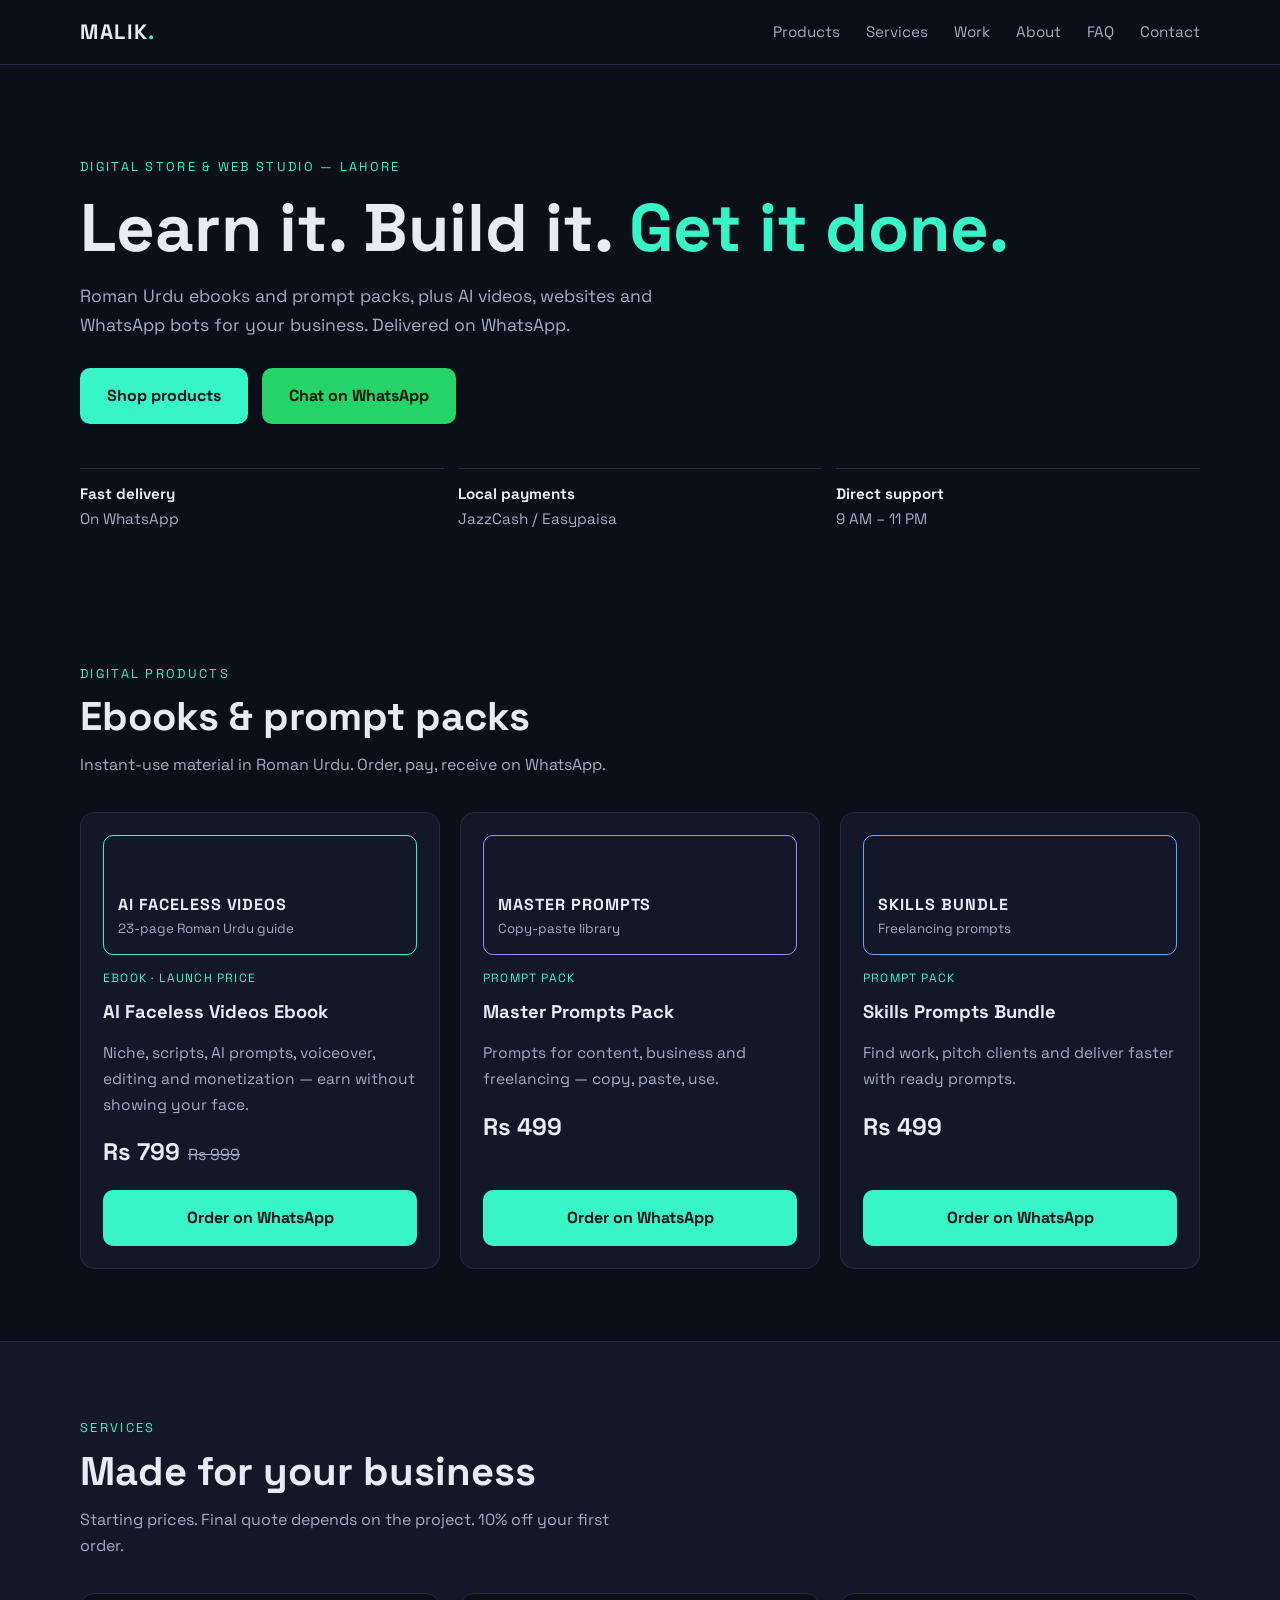
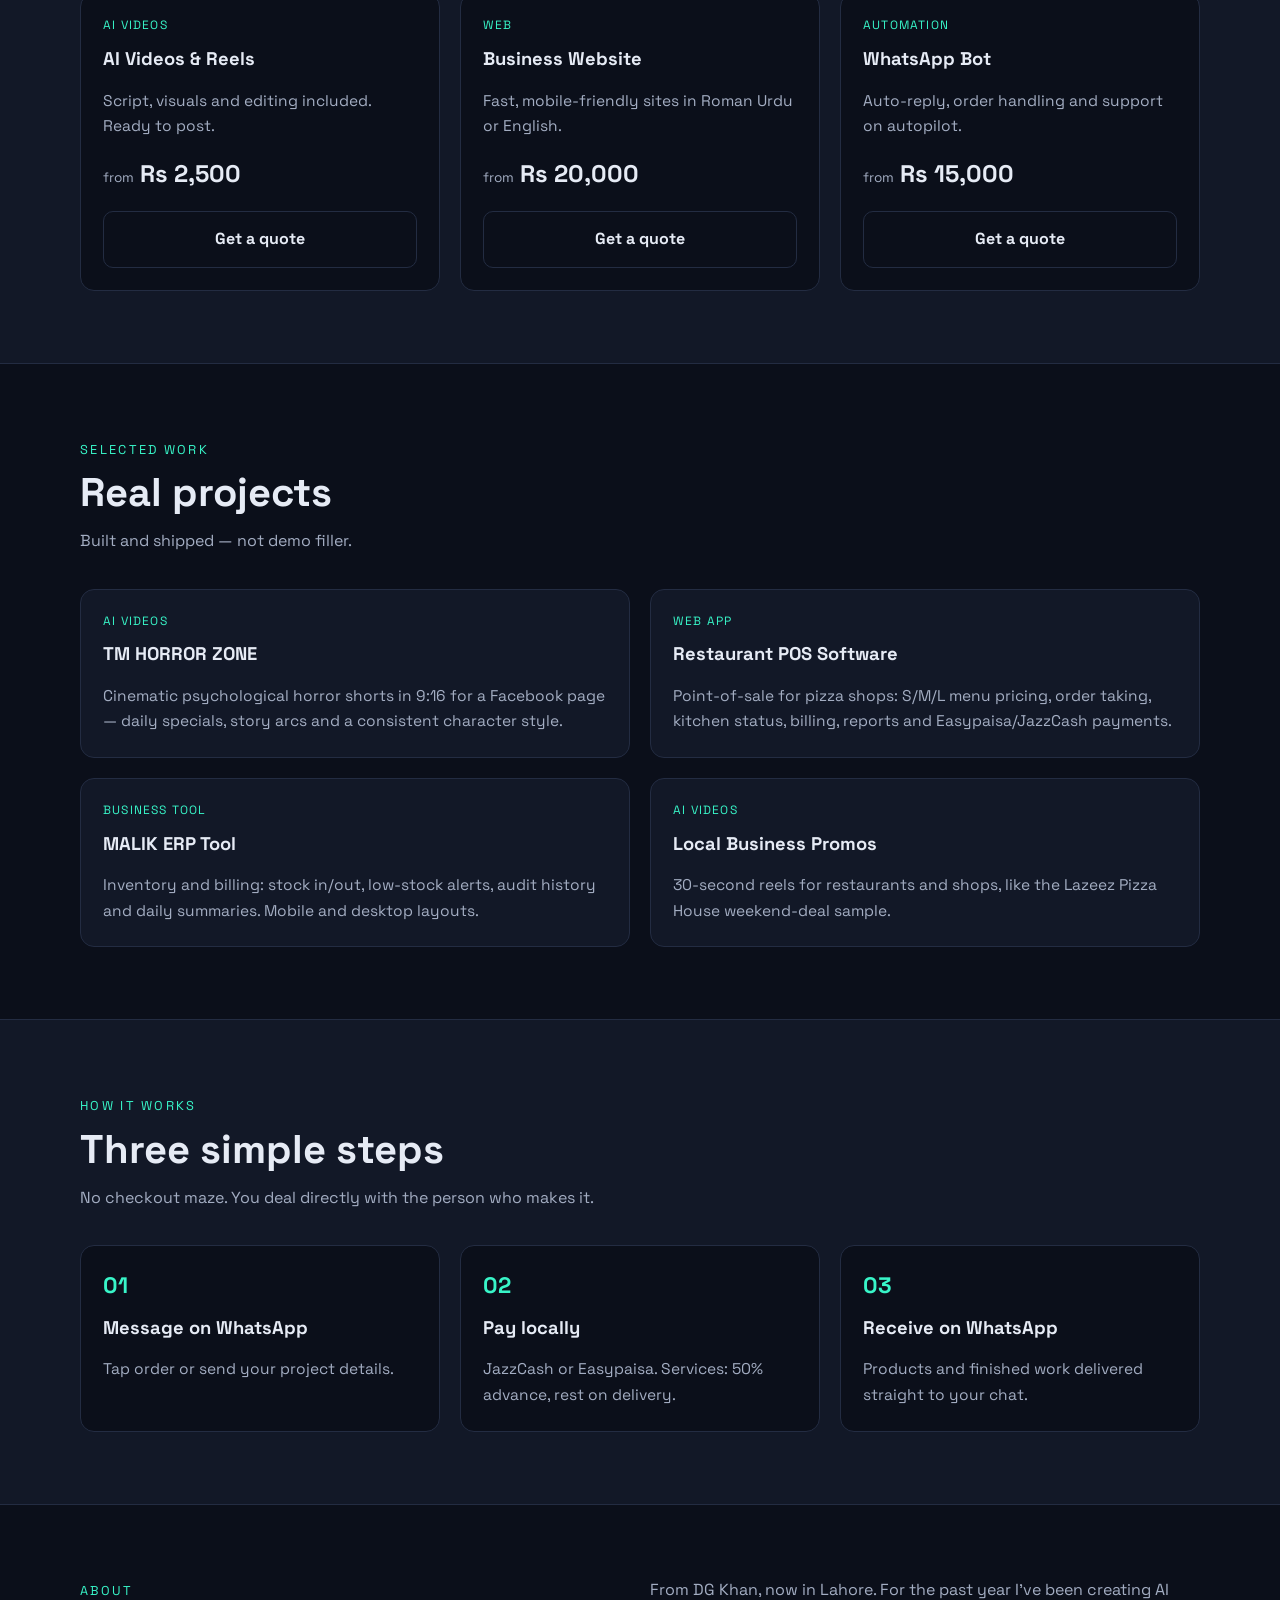
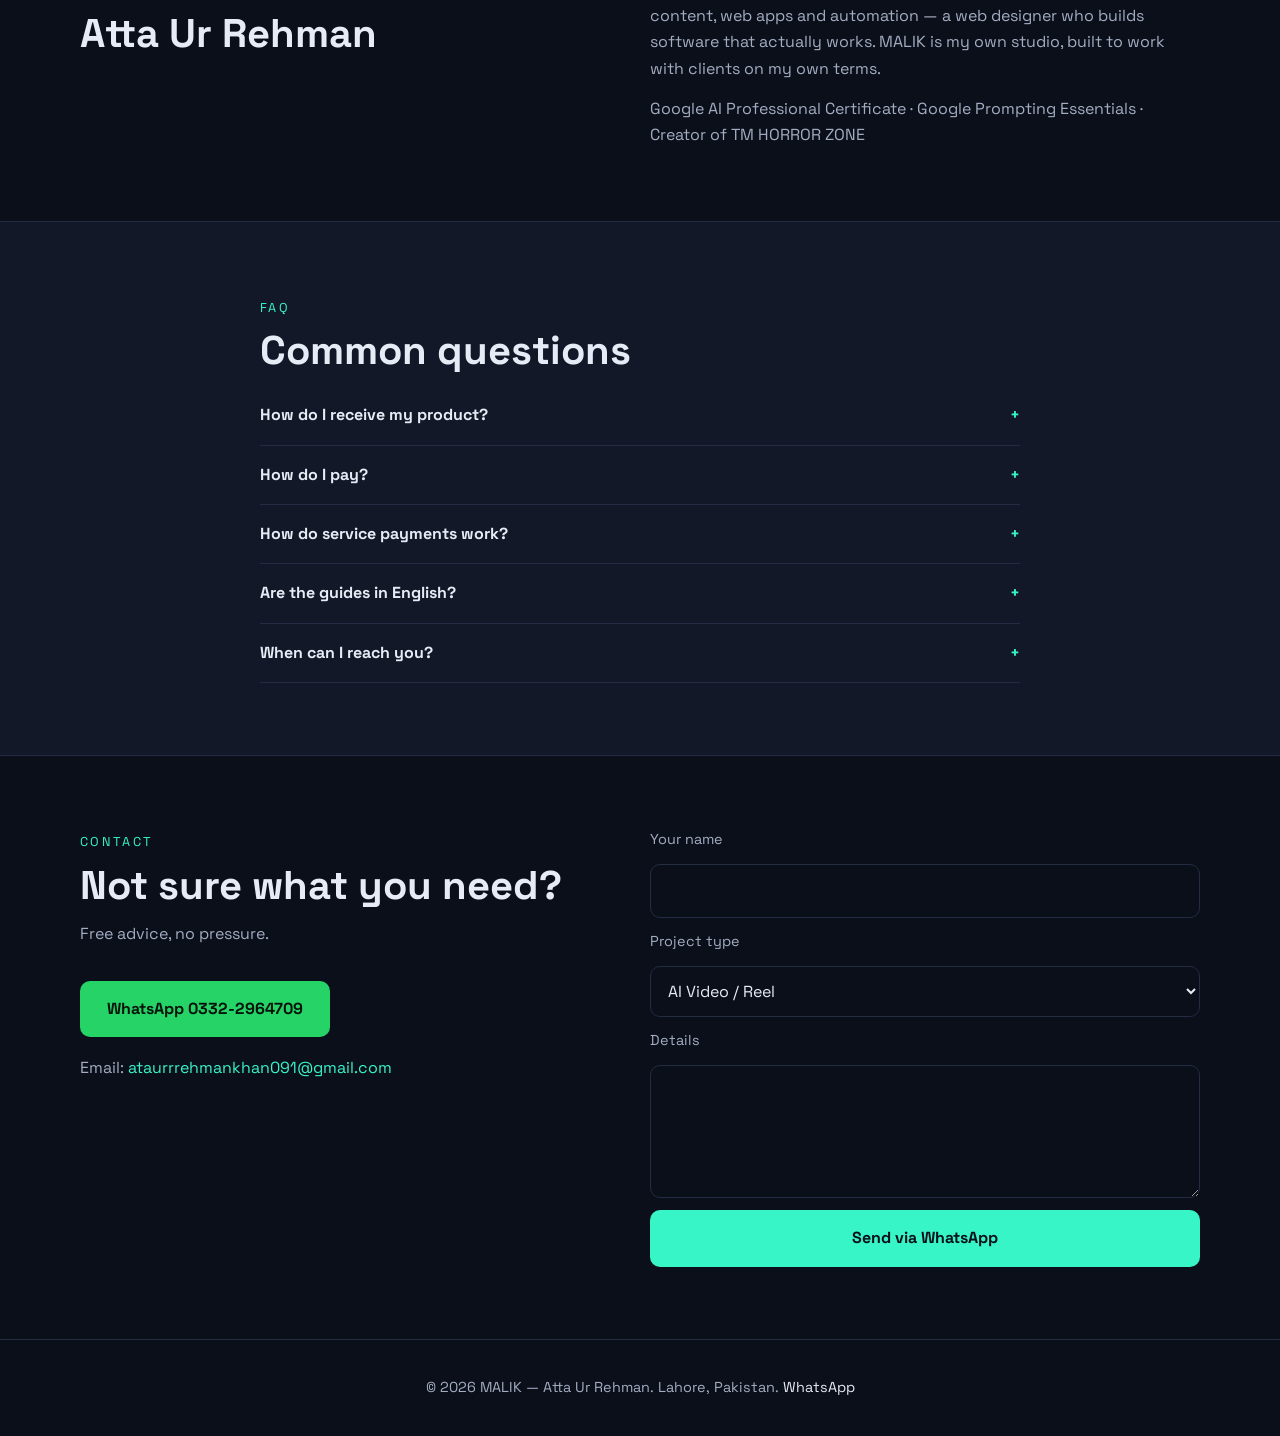
==== commit 92ae979a: "New one-page MALIK Digital Store & Web Studio homepage (products, services, work, FAQ, contact — Wha" ====
--- a/index.html
+++ b/index.html
@@ -1,282 +1,59 @@
-<!DOCTYPE html>
-<html lang="en">
-<head>
-  <meta charset="UTF-8" />
-  <meta name="viewport" content="width=device-width, initial-scale=1.0" />
-  <title>MALIK | Digital Products &amp; Services — Ebooks, Prompts, AI Videos</title>
-  <meta name="description" content="MALIK store — ebooks, prompt packs, AI videos, websites and WhatsApp bots. Delivered on WhatsApp, pay with JazzCash/Easypaisa." />
-  <link rel="stylesheet" href="css/style.css" />
-</head>
-<body>
-  <div class="bg-glow" aria-hidden="true"><span class="g1"></span><span class="g2"></span><span class="g3"></span></div>
+<!DOCTYPE html><html lang="en"><head><meta charset="UTF-8"><meta name="viewport" content="width=device-width,initial-scale=1">
+<title>MALIK — Digital Store &amp; Web Studio | Ebooks, Prompts, AI Videos</title>
+<meta name="description" content="Ebooks and prompt packs in Roman Urdu, plus AI videos, websites and WhatsApp bots. Delivered on WhatsApp. Pay with JazzCash or Easypaisa.">
+<meta property="og:title" content="MALIK — Digital Store &amp; Web Studio"><meta property="og:description" content="Ebooks, prompt packs, AI videos, websites and WhatsApp bots. Made in Lahore.">
+<meta name="theme-color" content="#0b0f1a">
+<link rel="icon" href="data:image/svg+xml,%3Csvg xmlns='http://www.w3.org/2000/svg' viewBox='0 0 32 32'%3E%3Crect width='32' height='32' rx='7' fill='%230b0f1a'/%3E%3Ctext x='16' y='23' font-size='20' font-family='sans-serif' font-weight='700' text-anchor='middle' fill='%2338f5c8'%3EM%3C/text%3E%3C/svg%3E">
+<link rel="preconnect" href="https://fonts.googleapis.com"><link rel="preconnect" href="https://fonts.gstatic.com" crossorigin>
+<link href="https://fonts.googleapis.com/css2?family=Space+Grotesk:wght@400;500;700&display=swap" rel="stylesheet">
+<link rel="stylesheet" href="css/style.css"></head><body>
+<header><div class="wrap nav"><a class="logo" href="#top">MALIK<i>.</i></a>
+<ul class="links"><li><a href="#products">Products</a></li><li><a href="#services">Services</a></li><li><a href="#work">Work</a></li><li><a href="#about">About</a></li><li><a href="#faq">FAQ</a></li><li><a href="#contact">Contact</a></li></ul>
+<button class="burger" aria-label="Menu" aria-expanded="false">&#9776;</button></div></header>
+<main id="top">
+<div class="wrap hero"><span class="eyebrow">Digital store &amp; web studio — Lahore</span>
+<h1>Learn it. Build it. <span class="hl">Get it done.</span></h1>
+<p class="lead">Roman Urdu ebooks and prompt packs, plus AI videos, websites and WhatsApp bots for your business. Delivered on WhatsApp.</p>
+<div class="row"><a class="btn btn-p" href="#products">Shop products</a><a class="btn btn-wa" href="https://wa.me/923322964709?text=Assalam-o-Alaikum!%20I%20want%20to%20discuss%20my%20project." target="_blank" rel="noopener">Chat on WhatsApp</a></div>
+<div class="trust"><div><b>Fast delivery</b>On WhatsApp</div><div><b>Local payments</b>JazzCash / Easypaisa</div><div><b>Direct support</b>9 AM – 11 PM</div></div></div>
 
-  <div class="marquee" aria-hidden="true">
-    <div class="marquee-track">
-      <span>MALIK SAHIB &#10022; WEB DESIGN &#10022; AI VIDEOS &amp; REELS &#10022; WHATSAPP AUTOMATION &#10022; MALIK SAHIB &#10022; WEB DESIGN &#10022; AI VIDEOS &amp; REELS &#10022; WHATSAPP AUTOMATION &#10022;&nbsp;</span>
-      <span>MALIK SAHIB &#10022; WEB DESIGN &#10022; AI VIDEOS &amp; REELS &#10022; WHATSAPP AUTOMATION &#10022; MALIK SAHIB &#10022; WEB DESIGN &#10022; AI VIDEOS &amp; REELS &#10022; WHATSAPP AUTOMATION &#10022;&nbsp;</span>
-    </div>
-  </div>
+<section id="products"><div class="wrap"><span class="eyebrow">Digital products</span><h2>Ebooks &amp; prompt packs</h2><p class="sub">Instant-use material in Roman Urdu. Order, pay, receive on WhatsApp.</p>
+<div class="grid c3g">
+<div class="card"><div class="cover">AI FACELESS VIDEOS<small>23-page Roman Urdu guide</small></div><span class="tag">Ebook · Launch price</span><h3>AI Faceless Videos Ebook</h3><p>Niche, scripts, AI prompts, voiceover, editing and monetization — earn without showing your face.</p><div class="price">Rs 799<s>Rs 999</s></div><a class="btn btn-p" href="https://wa.me/923322964709?text=Assalam-o-Alaikum!%20I%20want%20the%20AI%20Faceless%20Videos%20Ebook%20(Rs%20799)." target="_blank" rel="noopener">Order on WhatsApp</a></div>
+<div class="card"><div class="cover c2">MASTER PROMPTS<small>Copy-paste library</small></div><span class="tag">Prompt pack</span><h3>Master Prompts Pack</h3><p>Prompts for content, business and freelancing — copy, paste, use.</p><div class="price">Rs 499</div><a class="btn btn-p" href="https://wa.me/923322964709?text=Assalam-o-Alaikum!%20I%20want%20the%20Master%20Prompts%20Pack%20(Rs%20499)." target="_blank" rel="noopener">Order on WhatsApp</a></div>
+<div class="card"><div class="cover c3">SKILLS BUNDLE<small>Freelancing prompts</small></div><span class="tag">Prompt pack</span><h3>Skills Prompts Bundle</h3><p>Find work, pitch clients and deliver faster with ready prompts.</p><div class="price">Rs 499</div><a class="btn btn-p" href="https://wa.me/923322964709?text=Assalam-o-Alaikum!%20I%20want%20the%20Skills%20Prompts%20Bundle%20(Rs%20499)." target="_blank" rel="noopener">Order on WhatsApp</a></div>
+</div></div></section>
 
-  <header>
-    <div class="container nav">
-      <a class="logo" href="index.html"><span class="logo-brand">MALIK</span></a>
-      <button class="nav-toggle" aria-label="Menu">&#9776;</button>
-      <ul class="nav-links">
-        <li><a href="index.html" class="active">Home</a></li>
-        <li><a href="work.html">Work</a></li>
-        <li><a href="about.html">About</a></li>
-        <li><a href="services.html">Services</a></li>
-        <li><a href="contact.html">Contact</a></li>
-      </ul>
-    </div>
-  </header>
+<section id="services" class="alt"><div class="wrap"><span class="eyebrow">Services</span><h2>Made for your business</h2><p class="sub">Starting prices. Final quote depends on the project. 10% off your first order.</p>
+<div class="grid c3g">
+<div class="card"><span class="tag">AI Videos</span><h3>AI Videos &amp; Reels</h3><p>Script, visuals and editing included. Ready to post.</p><div class="price"><small>from</small> Rs 2,500</div><a class="btn btn-g" href="https://wa.me/923322964709?text=Assalam-o-Alaikum!%20I%20want%20an%20AI%20video%2Freel%20made." target="_blank" rel="noopener">Get a quote</a></div>
+<div class="card"><span class="tag">Web</span><h3>Business Website</h3><p>Fast, mobile-friendly sites in Roman Urdu or English.</p><div class="price"><small>from</small> Rs 20,000</div><a class="btn btn-g" href="https://wa.me/923322964709?text=Assalam-o-Alaikum!%20I%20want%20a%20business%20website%20made." target="_blank" rel="noopener">Get a quote</a></div>
+<div class="card"><span class="tag">Automation</span><h3>WhatsApp Bot</h3><p>Auto-reply, order handling and support on autopilot.</p><div class="price"><small>from</small> Rs 15,000</div><a class="btn btn-g" href="https://wa.me/923322964709?text=Assalam-o-Alaikum!%20I%20want%20a%20WhatsApp%20automation%20bot." target="_blank" rel="noopener">Get a quote</a></div>
+</div></div></section>
 
-  <main>
-    <!-- HERO -->
-    <div class="container hero">
-      <span class="kicker reveal">MALIK &bull; Digital Store</span>
-      <h1 class="reveal">Premium Digital Products,<br /><span class="accent">Honest Prices.</span></h1>
-      <p class="tagline reveal">Ebooks, prompt packs and services — delivered on WhatsApp, pay with JazzCash/Easypaisa.</p>
-      <div class="cta-row reveal">
-        <a class="btn btn-primary" href="#products">Shop Products</a>
-        <a class="btn btn-wa" href="https://wa.me/923322964709?text=Assalam-o-Alaikum!%20I%20want%20to%20discuss%20my%20project." target="_blank" rel="noopener">Chat on WhatsApp</a>
-      </div>
-      <div class="trust-row reveal">
-        <div class="trust"><span class="t-icon">&#9889;</span><b>Fast Delivery</b><span>on WhatsApp</span></div>
-        <div class="trust"><span class="t-icon">&#128179;</span><b>Easy Payments</b><span>JazzCash / Easypaisa</span></div>
-        <div class="trust"><span class="t-icon">&#127911;</span><b>Real Support</b><span>7 days a week</span></div>
-      </div>
-    </div>
+<section id="work"><div class="wrap"><span class="eyebrow">Selected work</span><h2>Real projects</h2><p class="sub">Built and shipped — not demo filler.</p>
+<div class="grid c2g">
+<div class="card"><span class="tag">AI Videos</span><h3>TM HORROR ZONE</h3><p>Cinematic psychological horror shorts in 9:16 for a Facebook page — daily specials, story arcs and a consistent character style.</p></div>
+<div class="card"><span class="tag">Web App</span><h3>Restaurant POS Software</h3><p>Point-of-sale for pizza shops: S/M/L menu pricing, order taking, kitchen status, billing, reports and Easypaisa/JazzCash payments.</p></div>
+<div class="card"><span class="tag">Business Tool</span><h3>MALIK ERP Tool</h3><p>Inventory and billing: stock in/out, low-stock alerts, audit history and daily summaries. Mobile and desktop layouts.</p></div>
+<div class="card"><span class="tag">AI Videos</span><h3>Local Business Promos</h3><p>30-second reels for restaurants and shops, like the Lazeez Pizza House weekend-deal sample.</p></div>
+</div></div></section>
 
-    <!-- CATEGORIES -->
-    <section class="block" id="categories">
-      <div class="container">
-        <div class="sec-head reveal">
-          <span class="eyebrow">Categories</span>
-          <h2>Find What You <span class="accent">Need</span></h2>
-        </div>
-        <div class="grid cols-3">
-          <a class="card cat-card reveal" href="#products">
-            <span class="cat-emoji">&#128214;</span>
-            <div><h3>Ebooks &amp; Guides</h3><p>Step-by-step guides in Roman Urdu</p></div>
-          </a>
-          <a class="card cat-card reveal" href="#products">
-            <span class="cat-emoji">&#128161;</span>
-            <div><h3>Prompt Packs</h3><p>Copy-paste AI prompts that work</p></div>
-          </a>
-          <a class="card cat-card reveal" href="#products">
-            <span class="cat-emoji">&#128736;&#65039;</span>
-            <div><h3>Services</h3><p>Videos, websites &amp; automation</p></div>
-          </a>
-        </div>
-      </div>
-    </section>
+<section class="alt"><div class="wrap"><span class="eyebrow">How it works</span><h2>Three simple steps</h2><p class="sub">No checkout maze. You deal directly with the person who makes it.</p>
+<div class="grid c3g steps"><div class="card"><h3>Message on WhatsApp</h3><p>Tap order or send your project details.</p></div><div class="card"><h3>Pay locally</h3><p>JazzCash or Easypaisa. Services: 50% advance, rest on delivery.</p></div><div class="card"><h3>Receive on WhatsApp</h3><p>Products and finished work delivered straight to your chat.</p></div></div></div></section>
 
-    <!-- TODAY'S DEALS -->
-    <section class="block" id="deals">
-      <div class="container">
-        <div class="sec-head reveal">
-          <span class="eyebrow">Today&rsquo;s Deals</span>
-          <h2>Limited-Time <span class="accent">Offers</span></h2>
-          <p>Real discounts. No fake timers.</p>
-        </div>
-        <div class="grid cols-2">
-          <div class="card reveal">
-            <span class="deal-badge">SAVE Rs 200</span>
-            <div class="svc-banner prod-ebook" aria-hidden="true">
-              <span class="svc-emoji">&#128214;</span>
-              <span class="svc-title">AI FACELESS VIDEOS</span>
-              <span class="svc-sub">23-page Roman Urdu guide</span>
-            </div>
-            <span class="tag">Ebook</span>
-            <h3>AI Faceless Videos Ebook</h3>
-            <p>Earn with AI videos without showing your face — niche, scripts, prompts, editing and monetization.</p>
-            <div class="price-row"><span class="price-now">Rs 799</span><span class="price-was">Rs 999</span></div>
-            <span class="deal-note">Limited time</span>
-            <a class="btn-order" href="https://wa.me/923322964709?text=Assalam-o-Alaikum!%20I%20want%20the%20AI%20Faceless%20Videos%20Ebook%20at%20the%20Rs%20799%20deal%20price." target="_blank" rel="noopener">Order on WhatsApp</a>
-          </div>
-          <div class="card reveal">
-            <span class="deal-badge">SAVE 10%</span>
-            <div class="svc-banner svc-videos" aria-hidden="true">
-              <span class="svc-emoji">&#127916;</span>
-              <span class="svc-title">LAUNCH OFFER</span>
-              <span class="svc-sub">first order discount</span>
-            </div>
-            <span class="tag">Services</span>
-            <h3>10% Off Your First Order</h3>
-            <p>New here? Get 10% off any service — AI videos, websites or WhatsApp bots. One per customer.</p>
-            <div class="price-row"><span class="price-now">10% OFF</span><span class="price-was">first order</span></div>
-            <span class="deal-note">Limited time</span>
-            <a class="btn-order" href="https://wa.me/923322964709?text=Assalam-o-Alaikum!%20I%20want%20the%2010%25%20launch%20offer%20on%20my%20first%20order." target="_blank" rel="noopener">Claim on WhatsApp</a>
-          </div>
-        </div>
-      </div>
-    </section>
+<section id="about"><div class="wrap grid split"><div><span class="eyebrow">About</span><h2>Atta Ur Rehman</h2></div>
+<div><p class="lead" style="font-size:1rem">From DG Khan, now in Lahore. For the past year I've been creating AI content, web apps and automation — a web designer who builds software that actually works. MALIK is my own studio, built to work with clients on my own terms.</p><p class="lead" style="font-size:1rem;margin-top:14px">Google AI Professional Certificate · Google Prompting Essentials · Creator of TM HORROR ZONE</p></div></div></section>
 
-    <!-- ALL PRODUCTS -->
-    <section class="block" id="products">
-      <div class="container">
-        <div class="sec-head reveal">
-          <span class="eyebrow">All Products</span>
-          <h2>Everything in the <span class="accent">Store</span></h2>
-          <p>Digital products and services — one click away.</p>
-        </div>
-        <div class="grid cols-3">
-          <div class="card reveal">
-            <div class="svc-banner small prod-ebook" aria-hidden="true">
-              <span class="svc-emoji">&#128214;</span>
-              <span class="svc-title">EBOOK</span>
-              <span class="svc-sub">Roman Urdu</span>
-            </div>
-            <span class="tag">Digital Product</span>
-            <h3>AI Faceless Videos Ebook</h3>
-            <p>23-page Roman Urdu guide to earning with faceless AI videos.</p>
-            <div class="price-row"><span class="price-now">Rs 999</span></div>
-            <a class="btn-order" href="https://wa.me/923322964709?text=Assalam-o-Alaikum!%20I%20want%20to%20buy%20the%20AI%20Faceless%20Videos%20Ebook%20%28Rs%20999%29." target="_blank" rel="noopener">Order on WhatsApp</a>
-          </div>
-          <div class="card reveal">
-            <div class="svc-banner small prod-prompts" aria-hidden="true">
-              <span class="svc-emoji">&#128161;</span>
-              <span class="svc-title">PROMPT PACK</span>
-              <span class="svc-sub">copy-paste library</span>
-            </div>
-            <span class="tag">Digital Product</span>
-            <h3>Master Prompts Pack</h3>
-            <p>Copy-paste prompt library for content, business and freelancing.</p>
-            <div class="price-row"><span class="price-now">Rs 499</span></div>
-            <a class="btn-order" href="https://wa.me/923322964709?text=Assalam-o-Alaikum!%20I%20want%20to%20buy%20the%20Master%20Prompts%20Pack%20%28Rs%20499%29." target="_blank" rel="noopener">Order on WhatsApp</a>
-          </div>
-          <div class="card reveal">
-            <div class="svc-banner small prod-skills" aria-hidden="true">
-              <span class="svc-emoji">&#127919;</span>
-              <span class="svc-title">SKILLS BUNDLE</span>
-              <span class="svc-sub">freelancing prompts</span>
-            </div>
-            <span class="tag">Digital Product</span>
-            <h3>Skills Prompts Bundle</h3>
-            <p>Freelancing skill prompts — find work, pitch clients, deliver faster.</p>
-            <div class="price-row"><span class="price-now">Rs 499</span></div>
-            <a class="btn-order" href="https://wa.me/923322964709?text=Assalam-o-Alaikum!%20I%20want%20to%20buy%20the%20Skills%20Prompts%20Bundle%20%28Rs%20499%29." target="_blank" rel="noopener">Order on WhatsApp</a>
-          </div>
-          <div class="card reveal">
-            <div class="svc-banner small svc-videos" aria-hidden="true">
-              <span class="svc-emoji">&#127916;</span>
-              <span class="svc-title">AI VIDEOS &amp; REELS</span>
-              <span class="svc-sub">service</span>
-            </div>
-            <span class="tag">Service</span>
-            <h3>AI Videos &amp; Reels</h3>
-            <p>Cinematic AI shorts and reels for your business or page — ready to post.</p>
-            <div class="price-row"><span class="price-from">from</span><span class="price-now">Rs 2,500</span></div>
-            <a class="btn-order" href="https://wa.me/923322964709?text=Assalam-o-Alaikum!%20I%20want%20an%20AI%20video%2Freel%20made." target="_blank" rel="noopener">Order on WhatsApp</a>
-          </div>
-          <div class="card reveal">
-            <div class="svc-banner small svc-web" aria-hidden="true">
-              <span class="svc-emoji">&#127760;</span>
-              <span class="svc-title">BUSINESS WEBSITES</span>
-              <span class="svc-sub">service</span>
-            </div>
-            <span class="tag">Service</span>
-            <h3>Business Website</h3>
-            <p>Fast, mobile-friendly websites — landing pages, portfolios and complete sites.</p>
-            <div class="price-row"><span class="price-from">from</span><span class="price-now">Rs 20,000</span></div>
-            <a class="btn-order" href="https://wa.me/923322964709?text=Assalam-o-Alaikum!%20I%20want%20a%20business%20website%20made." target="_blank" rel="noopener">Order on WhatsApp</a>
-          </div>
-          <div class="card reveal">
-            <div class="svc-banner small svc-bots" aria-hidden="true">
-              <span class="svc-emoji">&#129302;</span>
-              <span class="svc-title">WHATSAPP BOTS</span>
-              <span class="svc-sub">service</span>
-            </div>
-            <span class="tag">Service</span>
-            <h3>WhatsApp Automation Bot</h3>
-            <p>Auto-reply, order handling and customer support — running on autopilot.</p>
-            <div class="price-row"><span class="price-from">from</span><span class="price-now">Rs 15,000</span></div>
-            <a class="btn-order" href="https://wa.me/923322964709?text=Assalam-o-Alaikum!%20I%20need%20a%20WhatsApp%20automation%20bot." target="_blank" rel="noopener">Order on WhatsApp</a>
-          </div>
-        </div>
-      </div>
-    </section>
+<section id="faq" class="alt"><div class="wrap" style="max-width:760px"><span class="eyebrow">FAQ</span><h2>Common questions</h2>
+<details><summary>How do I receive my product?</summary><p>On WhatsApp, right after payment is confirmed.</p></details>
+<details><summary>How do I pay?</summary><p>JazzCash or Easypaisa. No foreign card needed.</p></details>
+<details><summary>How do service payments work?</summary><p>50% advance, the rest on delivery. Prices shown are starting prices.</p></details>
+<details><summary>Are the guides in English?</summary><p>The ebook is in Roman Urdu. Websites can be in Roman Urdu or English.</p></details>
+<details><summary>When can I reach you?</summary><p>9 AM to 11 PM on WhatsApp.</p></details></div></section>
 
-    <!-- WHY MALIK -->
-    <section class="block" id="why">
-      <div class="container">
-        <div class="sec-head reveal">
-          <span class="eyebrow">Why Malik?</span>
-          <h2>Built for <span class="accent">You</span></h2>
-        </div>
-        <div class="grid cols-3">
-          <div class="card reveal">
-            <span class="why-icon">&#127477;&#127472;</span>
-            <h3>Made for Pakistan</h3>
-            <p>Roman Urdu support and local payments — JazzCash and Easypaisa. No foreign cards needed.</p>
-          </div>
-          <div class="card reveal">
-            <span class="why-icon">&#128172;</span>
-            <h3>Direct WhatsApp Deal</h3>
-            <p>No middlemen, no checkout maze. You talk directly to the person who makes it.</p>
-          </div>
-          <div class="card reveal">
-            <span class="why-icon">&#9989;</span>
-            <h3>Real Work, Real Proof</h3>
-            <p>TM HORROR ZONE page and a live portfolio — see the work before you pay a rupee.</p>
-          </div>
-        </div>
-      </div>
-    </section>
-
-    <!-- TESTIMONIALS -->
-    <section class="block">
-      <div class="container">
-        <div class="sec-head reveal">
-          <span class="eyebrow">Testimonials</span>
-          <h2>Client <span class="accent">Words</span></h2>
-        </div>
-        <div class="grid cols-2">
-          <div class="card reveal">
-            <p>&ldquo;Watching the video, you'd think a big agency made it. Our shop's reel boosted inquiries in the very first week.&rdquo;</p>
-            <p class="sample-note">— Sample testimonial (SAMPLE)</p>
-          </div>
-          <div class="card reveal">
-            <p>&ldquo;The website is fast and opens perfectly on mobile. The WhatsApp order button is brilliant.&rdquo;</p>
-            <p class="sample-note">— Sample testimonial (SAMPLE)</p>
-          </div>
-        </div>
-      </div>
-    </section>
-
-    <!-- FINAL CTA -->
-    <section class="block">
-      <div class="container" style="text-align:center">
-        <div class="sec-head reveal">
-          <span class="eyebrow">Contact</span>
-          <h2>Not sure what you <span class="accent">need?</span></h2>
-          <p>Chat on WhatsApp — free advice, no pressure.</p>
-        </div>
-        <div class="cta-row reveal">
-          <a class="btn btn-wa" href="https://wa.me/923322964709?text=Assalam-o-Alaikum!%20I%20need%20some%20advice%20on%20what%20to%20buy." target="_blank" rel="noopener">WhatsApp: 0332-2964709</a>
-          <a class="btn btn-ghost" href="contact.html">Contact Page</a>
-        </div>
-      </div>
-    </section>
-  </main>
-
-  <footer>
-    <div class="container">
-      <div class="foot-brand"><span class="logo-brand">MALIK SAHIB</span></div>
-      <p class="foot-tag">Web Design &bull; AI Videos &bull; Automation</p>
-      <div class="foot-links">
-        <a href="index.html">Home</a><a href="work.html">Work</a><a href="about.html">About</a><a href="services.html">Services</a><a href="contact.html">Contact</a>
-      </div>
-      <div class="foot-contact">
-        <a href="https://wa.me/923322964709" target="_blank" rel="noopener">WhatsApp: 0332-2964709</a>
-        <span aria-hidden="true">&bull;</span>
-        <a href="mailto:ataurrrehmankhan091@gmail.com">ataurrrehmankhan091@gmail.com</a>
-      </div>
-      <p class="foot-copy">&copy; <span id="year">2026</span> MALIK SAHIB — Atta Ur Rehman, Web Designer &amp; AI Video Creator. Lahore, Pakistan.</p>
-    </div>
-  </footer>
-
-  <script src="js/main.js"></script>
-</body>
-</html>
+<section id="contact"><div class="wrap grid split"><div><span class="eyebrow">Contact</span><h2>Not sure what you need?</h2><p class="sub">Free advice, no pressure.</p><div class="row"><a class="btn btn-wa" href="https://wa.me/923322964709" target="_blank" rel="noopener">WhatsApp 0332-2964709</a></div><p class="sub" style="margin-top:18px">Email: <a href="mailto:ataurrrehmankhan091@gmail.com" class="hl">ataurrrehmankhan091@gmail.com</a></p></div>
+<form id="cf"><label for="n">Your name</label><input id="n" name="n" autocomplete="name"><label for="t">Project type</label><select id="t" name="t"><option>AI Video / Reel</option><option>Business Website</option><option>WhatsApp Automation Bot</option><option>Ebook / Prompt Pack</option><option>Something else</option></select><label for="m">Details</label><textarea id="m" name="m" rows="4"></textarea><button class="btn btn-p" type="submit">Send via WhatsApp</button></form></div></section>
+</main>
+<footer><div class="wrap"><p>&copy; <span id="y">2026</span> MALIK — Atta Ur Rehman. Lahore, Pakistan. <a href="https://wa.me/923322964709">WhatsApp</a></p></div></footer>
+<script src="js/main.js"></script></body></html>
--- a/css/style.css
+++ b/css/style.css
@@ -1,286 +1,32 @@
-/* Atta Ur Rehman — Portfolio
-   Dark charcoal + glowing orange / electric blue, premium cinematic mood.
-   Mobile-first. No moving lines / scanning bars / sweeping light effects. */
-
-:root {
-  --bg: #0d0d12;
-  --bg-soft: #141419;
-  --card: #16161c;
-  --orange: #ff7a1a;
-  --orange-glow: rgba(255, 122, 26, 0.35);
-  --pink: #ff2e88;
-  --blue: #00b4ff;
-  --blue-glow: rgba(0, 180, 255, 0.30);
-  --wa-green: #25D366;
-  --text: #e8e8ec;
-  --muted: #a0a0ab;
-  --border: #26262e;
-  --radius: 14px;
-  --font: "Segoe UI", system-ui, -apple-system, Roboto, "Helvetica Neue", Arial, sans-serif;
-}
-
-* { margin: 0; padding: 0; box-sizing: border-box; }
-
-html { scroll-behavior: smooth; }
-
-body {
-  font-family: var(--font);
-  background: var(--bg);
-  color: var(--text);
-  line-height: 1.65;
-  overflow-x: hidden;
-  min-height: 100vh;
-}
-
-/* ---- soft blurred drifting gradient background (subtle, never sharp) ---- */
-.bg-glow { position: fixed; inset: 0; z-index: -1; overflow: hidden; pointer-events: none; }
-.bg-glow span {
-  position: absolute;
-  width: 55vmax; height: 55vmax;
-  border-radius: 50%;
-  filter: blur(90px);
-  opacity: 0.16;
-  animation: drift 36s ease-in-out infinite alternate;
-}
-.bg-glow .g1 { background: radial-gradient(circle, var(--orange) 0%, transparent 70%); top: -18vmax; left: -14vmax; }
-.bg-glow .g2 { background: radial-gradient(circle, var(--blue) 0%, transparent 70%); bottom: -20vmax; right: -14vmax; animation-delay: -12s; }
-.bg-glow .g3 { background: radial-gradient(circle, var(--blue) 0%, transparent 70%); top: 40%; left: 55%; opacity: 0.08; animation-delay: -24s; }
-@keyframes drift {
-  from { transform: translate(0, 0) scale(1); }
-  to   { transform: translate(6vmax, 4vmax) scale(1.12); }
-}
-
-.container { width: min(1100px, 92%); margin: 0 auto; }
-
-/* ---- header / nav ---- */
-header {
-  position: sticky; top: 0; z-index: 50;
-  background: rgba(18, 18, 20, 0.88);
-  backdrop-filter: blur(10px);
-  border-bottom: 1px solid var(--border);
-}
-.nav { display: flex; align-items: center; justify-content: space-between; padding: 0.9rem 0; position: relative; }
-.logo { font-size: 1.35rem; font-weight: 800; letter-spacing: 1.5px; text-decoration: none; color: var(--text); position: absolute; left: 50%; transform: translateX(-50%); }
-.logo b { color: var(--orange); }
-/* ---- animated gradient nav brand (MALIK SAHIB): premium, subtle shift ---- */
-.logo-brand {
-  background: linear-gradient(90deg, var(--orange), var(--pink), var(--blue), var(--pink), var(--orange));
-  background-size: 220% auto;
-  -webkit-background-clip: text;
-  background-clip: text;
-  -webkit-text-fill-color: transparent;
-  color: transparent;
-  animation: brandShift 7s linear infinite;
-}
-@keyframes brandShift {
-  to { background-position: 220% center; }
-}
-.nav-links { display: none; list-style: none; gap: 1.4rem; }
-.nav-links a { color: var(--muted); text-decoration: none; font-weight: 600; font-size: 0.95rem; transition: color 0.2s; }
-.nav-links a:hover, .nav-links a.active { color: var(--orange); }
-.nav-toggle { background: none; border: 1px solid var(--border); color: var(--text); font-size: 1.3rem; border-radius: 8px; padding: 0.25rem 0.7rem; cursor: pointer; margin-left: auto; }
-.nav-links.open { display: flex; flex-direction: column; position: absolute; top: 100%; left: 0; right: 0; background: var(--bg-soft); padding: 1rem 4%; border-bottom: 1px solid var(--border); }
-header.scrolled { background: rgba(13, 13, 18, 0.96); box-shadow: 0 10px 32px rgba(0, 0, 0, 0.5); }
-
-/* ---- announcement marquee bar (scrolls away with page; nav stays sticky below) ---- */
-.marquee { overflow: hidden; height: 38px; display: flex; align-items: center; background: #0a0a0e; position: relative; }
-.marquee::after { content: ""; position: absolute; left: 0; right: 0; bottom: 0; height: 2px; background: linear-gradient(90deg, var(--orange), var(--pink), var(--blue)); opacity: 0.75; }
-.marquee-track { display: inline-flex; white-space: nowrap; will-change: transform; animation: marqueeScroll 30s linear infinite; }
-.marquee:hover .marquee-track { animation-play-state: paused; }
-.marquee-track span { display: inline-block; font-size: 0.76rem; font-weight: 800; letter-spacing: 2.5px; padding-right: 0.6rem; background: linear-gradient(90deg, var(--orange), var(--pink), var(--blue)); -webkit-background-clip: text; background-clip: text; -webkit-text-fill-color: transparent; color: transparent; }
-@keyframes marqueeScroll { to { transform: translateX(-50%); } }
-
-/* ---- hero ---- */
-.hero { padding: 4.5rem 0 3.5rem; text-align: center; }
-.hero .kicker {
-  display: inline-block; font-size: 0.8rem; font-weight: 700; letter-spacing: 2px;
-  text-transform: uppercase; color: var(--blue);
-  border: 1px solid var(--border); border-radius: 999px; padding: 0.35rem 1rem; margin-bottom: 1.2rem;
-  background: rgba(0, 180, 255, 0.08);
-}
-.hero h1 { font-size: clamp(2.4rem, 7.5vw, 4rem); line-height: 1.12; font-weight: 800; }
-.hero h1 .accent { background: linear-gradient(90deg, var(--orange), var(--pink), var(--blue)); -webkit-background-clip: text; background-clip: text; -webkit-text-fill-color: transparent; color: transparent; }
-.hero .role { font-size: clamp(1.05rem, 3.5vw, 1.35rem); color: var(--muted); margin-top: 0.6rem; font-weight: 600; }
-.hero .tagline { font-size: clamp(1rem, 3.2vw, 1.2rem); margin-top: 0.9rem; color: var(--muted); line-height: 1.75; }
-.hero .tagline em { color: var(--blue); font-style: normal; font-weight: 700; }
-.cta-row { display: flex; gap: 0.9rem; justify-content: center; flex-wrap: wrap; margin-top: 2rem; }
-
-.btn {
-  display: inline-block; text-decoration: none; font-weight: 700;
-  padding: 0.85rem 1.7rem; border-radius: 10px; border: 1px solid transparent;
-  transition: transform 0.15s, box-shadow 0.2s, background 0.2s;
-  font-size: 1rem; cursor: pointer;
-}
-.btn:active { transform: scale(0.97); }
-.btn-primary { background: linear-gradient(135deg, var(--orange), var(--pink), var(--blue)); color: #0d1117; box-shadow: 0 6px 24px var(--orange-glow); }
-.btn-primary:hover { box-shadow: 0 10px 34px var(--orange-glow); transform: translateY(-2px); }
-.btn-ghost { border: 1px solid transparent; background: linear-gradient(var(--bg-soft), var(--bg-soft)) padding-box, linear-gradient(135deg, var(--orange), var(--pink), var(--blue)) border-box; color: var(--text); }
-.btn-ghost:hover { transform: translateY(-2px); box-shadow: 0 8px 26px rgba(0,0,0,0.45), 0 0 22px var(--blue-glow); }
-.btn-wa { background: var(--wa-green); color: #062b14; box-shadow: 0 6px 24px rgba(37, 211, 102, 0.35); }
-.btn-wa:hover { background: #1fb857; box-shadow: 0 10px 32px rgba(37, 211, 102, 0.45); transform: translateY(-2px); }
-
-/* ---- sections ---- */
-section.block { padding: 3rem 0; }
-.sec-head { text-align: center; margin-bottom: 2rem; }
-.sec-head h2 { font-size: clamp(1.5rem, 5vw, 2.1rem); font-weight: 800; }
-.sec-head h2 .accent { background: linear-gradient(90deg, var(--orange), var(--pink), var(--blue)); -webkit-background-clip: text; background-clip: text; -webkit-text-fill-color: transparent; color: transparent; }
-.sec-head p { color: var(--muted); max-width: 620px; margin: 0.5rem auto 0; }
-
-/* ---- stats ---- */
-.stats { display: grid; grid-template-columns: repeat(2, 1fr); gap: 1rem; }
-.stat { background: var(--card); border: 1px solid var(--border); border-radius: var(--radius); padding: 1.4rem 1rem; text-align: center; }
-.stat .num { font-size: 2rem; font-weight: 800; color: var(--orange); text-shadow: 0 0 18px var(--orange-glow); }
-.stat .lbl { color: var(--muted); font-size: 0.9rem; margin-top: 0.25rem; }
-
-/* ---- section eyebrows (small uppercase label above each H2) ---- */
-.eyebrow { display: block; font-size: 0.72rem; font-weight: 800; letter-spacing: 3px; text-transform: uppercase; color: var(--orange); margin-bottom: 0.55rem; }
-
-/* ---- cards / grids ---- */
-.grid { display: grid; gap: 1.2rem; grid-template-columns: 1fr; }
-.card {
-  background: var(--card); border: 1px solid var(--border); border-radius: var(--radius);
-  padding: 1.6rem; transition: transform 0.2s, border-color 0.2s, box-shadow 0.2s;
-  position: relative; z-index: 0;
-}
-/* gradient border ring on hover (pseudo-element, keeps border-radius) */
-.card::after {
-  content: ""; position: absolute; inset: -1.5px; border-radius: calc(var(--radius) + 1.5px);
-  background: linear-gradient(135deg, var(--orange), var(--pink), var(--blue));
-  opacity: 0; transition: opacity 0.3s ease; z-index: -1; pointer-events: none;
-}
-.card:hover { transform: translateY(-6px); border-color: transparent; box-shadow: 0 16px 40px rgba(0,0,0,0.5), 0 0 30px var(--orange-glow); }
-.card:hover::after { opacity: 1; }
-.card .icon {
-  display: inline-flex; align-items: center; justify-content: center;
-  width: 54px; height: 54px; border-radius: 50%; font-size: 1.5rem; margin-bottom: 0.9rem;
-  background: radial-gradient(circle at 30% 25%, rgba(255,122,26,0.25), rgba(0,180,255,0.12) 70%), var(--bg-soft);
-  border: 1px solid var(--border);
-}
-.card h3 { font-size: 1.15rem; margin-bottom: 0.4rem; }
-.card p { color: var(--muted); font-size: 0.95rem; }
-.card .price { display: inline-block; margin-top: 0.8rem; font-weight: 800; background: linear-gradient(90deg, var(--orange), var(--pink), var(--blue)); -webkit-background-clip: text; background-clip: text; -webkit-text-fill-color: transparent; color: transparent; }
-.card .tag { display: inline-block; font-size: 0.72rem; font-weight: 700; letter-spacing: 1px; text-transform: uppercase; color: var(--orange); margin-bottom: 0.5rem; }
-.card-banner { display: block; width: calc(100% + 3.2rem); margin: -1.6rem -1.6rem 1rem; aspect-ratio: 16/9; object-fit: cover; border-radius: 14px 14px 0 0; }
-.ebook-banner { width: calc(100% + 3.2rem); margin: -1.6rem -1.6rem 1.1rem; border-radius: 14px 14px 0 0; padding: 1.6rem 1.2rem; text-align: center; background: radial-gradient(120% 160% at 20% 10%, rgba(255,122,26,0.35), transparent 55%), radial-gradient(120% 160% at 85% 90%, rgba(0,180,255,0.30), transparent 55%), linear-gradient(135deg, #1a1210, #0d1520); border-bottom: 1px solid var(--border); }
-.ebook-banner-emoji { display: block; font-size: 2.4rem; margin-bottom: 0.4rem; }
-.ebook-banner-title { display: block; font-weight: 800; letter-spacing: 2px; font-size: 1.05rem; background: linear-gradient(90deg, var(--orange), var(--pink), var(--blue)); -webkit-background-clip: text; background-clip: text; color: transparent; }
-.ebook-banner-sub { display: block; margin-top: 0.3rem; font-size: 0.8rem; color: var(--muted); }
-/* ---- service banners (pure CSS, same bleed pattern as .ebook-banner) ---- */
-.svc-banner { width: calc(100% + 3.2rem); margin: -1.6rem -1.6rem 1.1rem; border-radius: 14px 14px 0 0; padding: 1.5rem 1.2rem; text-align: center; border-bottom: 1px solid var(--border); }
-.svc-videos { background: radial-gradient(120% 160% at 20% 10%, rgba(255,122,26,0.42), transparent 55%), radial-gradient(120% 160% at 85% 90%, rgba(255,60,60,0.22), transparent 55%), linear-gradient(135deg, #1c1210, #121014); }
-.svc-web { background: radial-gradient(120% 160% at 20% 10%, rgba(0,180,255,0.38), transparent 55%), radial-gradient(120% 160% at 85% 90%, rgba(0,110,255,0.22), transparent 55%), linear-gradient(135deg, #0d141c, #0e1016); }
-.svc-bots { background: radial-gradient(120% 160% at 20% 10%, rgba(37,211,102,0.30), transparent 55%), radial-gradient(120% 160% at 85% 90%, rgba(0,180,160,0.20), transparent 55%), linear-gradient(135deg, #0e1a14, #0e1110); }
-.svc-emoji { display: block; font-size: 2.4rem; margin-bottom: 0.4rem; }
-.svc-title { display: block; font-weight: 800; letter-spacing: 2px; font-size: 1.02rem; background: linear-gradient(90deg, var(--orange), var(--pink), var(--blue)); -webkit-background-clip: text; background-clip: text; -webkit-text-fill-color: transparent; color: transparent; }
-.svc-sub { display: block; margin-top: 0.3rem; font-size: 0.82rem; color: var(--muted); font-weight: 700; }
-.svc-banner.small { padding: 1.1rem 1rem; }
-.svc-banner.small .svc-emoji { font-size: 1.9rem; margin-bottom: 0.3rem; }
-.svc-banner.small .svc-title { font-size: 0.88rem; }
-/* ---- work-card category top accents (slim 3px gradient) ---- */
-.work-item { position: relative; }
-.work-item::before { content: ""; position: absolute; top: -1px; left: -1px; right: -1px; height: 3px; border-radius: 14px 14px 0 0; pointer-events: none; }
-.work-item[data-cat="videos"]::before { background: linear-gradient(90deg, var(--orange), #ff9d4d); }
-.work-item[data-cat="websites"]::before { background: linear-gradient(90deg, var(--blue), #5cc8ff); }
-.work-item[data-cat="automation"]::before { background: linear-gradient(90deg, var(--wa-green), #7bed9f); }
-.card .sample-note { font-size: 0.75rem; color: var(--muted); font-style: italic; margin-top: 0.6rem; }
-
-/* ---- filter tabs (work page) ---- */
-.tabs { display: flex; gap: 0.6rem; justify-content: center; flex-wrap: wrap; margin-bottom: 1.8rem; }
-.tab { background: var(--card); color: var(--muted); border: 1px solid var(--border); border-radius: 999px; padding: 0.5rem 1.2rem; font-weight: 700; font-size: 0.9rem; cursor: pointer; transition: all 0.2s; }
-.tab:hover { color: var(--text); }
-.tab.active { background: var(--orange); border-color: var(--orange); color: #1a1005; }
-.work-item.hidden { display: none; }
-
-/* ---- skills ---- */
-.skill { margin-bottom: 1.3rem; }
-.skill .row { display: flex; justify-content: space-between; font-weight: 700; margin-bottom: 0.4rem; }
-.skill .row span:last-child { color: var(--blue); }
-.bar { height: 10px; background: #26262c; border-radius: 999px; overflow: hidden; }
-.bar i { display: block; height: 100%; width: 0; border-radius: 999px; background: linear-gradient(90deg, var(--orange), var(--pink), var(--blue)); transition: width 1.2s ease; }
-
-/* ---- about ---- */
-.about-wrap { display: grid; gap: 2rem; grid-template-columns: 1fr; }
-.badge-list { display: flex; flex-wrap: wrap; gap: 0.6rem; margin-top: 1rem; }
-.badge { background: rgba(0,180,255,0.1); border: 1px solid var(--blue); color: var(--blue); border-radius: 999px; padding: 0.35rem 0.9rem; font-size: 0.85rem; font-weight: 700; }
-
-/* ---- contact ---- */
-.contact-grid { display: grid; gap: 1.2rem; grid-template-columns: 1fr; }
-.contact-card { text-align: center; }
-.contact-card a.big { font-size: 1.15rem; font-weight: 800; color: var(--text); text-decoration: none; }
-.contact-card a.big:hover { color: var(--orange); }
-form.contact-form { display: grid; gap: 1rem; }
-.field label { display: block; font-weight: 700; margin-bottom: 0.35rem; font-size: 0.92rem; }
-.field input, .field select, .field textarea {
-  width: 100%; background: var(--bg-soft); border: 1px solid var(--border); color: var(--text);
-  border-radius: 10px; padding: 0.8rem 1rem; font-size: 1rem; font-family: inherit;
-}
-.field input:focus, .field select:focus, .field textarea:focus { outline: none; border-color: var(--blue); box-shadow: 0 0 0 3px var(--blue-glow); }
-.field textarea { min-height: 130px; resize: vertical; }
-
-/* ---- footer ---- */
-footer { border-top: 1px solid var(--border); margin-top: 2rem; padding: 2.2rem 0; text-align: center; color: var(--muted); font-size: 0.9rem; }
-.foot-brand { font-size: 1.15rem; font-weight: 800; letter-spacing: 1px; margin-bottom: 0.3rem; }
-.foot-tag { font-size: 0.8rem; letter-spacing: 2px; text-transform: uppercase; color: var(--muted); margin-bottom: 1.1rem; }
-footer .foot-links { display: flex; gap: 1.2rem; justify-content: center; margin-bottom: 0.9rem; flex-wrap: wrap; }
-.foot-contact { display: flex; gap: 0.7rem; justify-content: center; align-items: center; flex-wrap: wrap; margin-bottom: 1rem; font-size: 0.88rem; }
-.foot-contact a { color: var(--muted); text-decoration: none; }
-.foot-contact a:hover { color: var(--orange); }
-.foot-copy { font-size: 0.85rem; }
-footer a { color: var(--muted); text-decoration: none; }
-footer a:hover { color: var(--orange); }
-
-/* ---- accessibility: visible keyboard focus ---- */
-a:focus-visible, button:focus-visible, .tab:focus-visible { outline: 2px solid var(--blue); outline-offset: 3px; border-radius: 6px; }
-
-/* ---- scroll reveal ---- */
-.reveal { opacity: 0; transform: translateY(26px); transition: opacity 0.7s ease, transform 0.7s ease; }
-.reveal.visible { opacity: 1; transform: none; }
-@media (prefers-reduced-motion: reduce) {
-  .reveal { opacity: 1; transform: none; transition: none; }
-  .bg-glow span { animation: none; }
-  .logo-brand { animation: none; }
-  .marquee-track { animation: none; }
-}
-
-/* ---- desktop ---- */
-@media (min-width: 720px) {
-  .nav-toggle { display: none; }
-  .nav-links { display: flex; margin-left: auto; }
-
-  .grid.cols-2 { grid-template-columns: repeat(2, 1fr); }
-  .grid.cols-3 { grid-template-columns: repeat(3, 1fr); }
-  .stats { grid-template-columns: repeat(4, 1fr); }
-  .about-wrap { grid-template-columns: 1.2fr 1fr; align-items: start; }
-  .contact-grid { grid-template-columns: 1fr 1.4fr; align-items: start; }
-  .hero { padding: 6rem 0 4.5rem; }
-}
-
-/* ---- store (homepage): trust badges, categories, deals, products ---- */
-.trust-row { display: grid; grid-template-columns: repeat(3, 1fr); gap: 0.8rem; margin-top: 2.2rem; }
-.trust { background: var(--card); border: 1px solid var(--border); border-radius: var(--radius); padding: 1rem 0.5rem; text-align: center; }
-.trust .t-icon { display: block; font-size: 1.7rem; margin-bottom: 0.35rem; }
-.trust b { display: block; font-size: 0.88rem; }
-.trust span { font-size: 0.76rem; color: var(--muted); }
-
-.cat-card { display: flex; align-items: center; gap: 1rem; text-decoration: none; color: var(--text); }
-.cat-card:hover h3 { color: var(--orange); }
-.cat-emoji { font-size: 2.1rem; flex-shrink: 0; }
-.cat-card h3 { font-size: 1.05rem; margin: 0 0 0.2rem; transition: color 0.2s; }
-.cat-card p { font-size: 0.85rem; color: var(--muted); margin: 0; }
-
-.deal-badge { position: absolute; top: 1rem; right: 1rem; z-index: 2; background: linear-gradient(135deg, #ff3b30, #ff7a1a); color: #fff; font-weight: 800; font-size: 0.72rem; letter-spacing: 0.8px; padding: 0.4rem 0.75rem; border-radius: 999px; box-shadow: 0 4px 14px rgba(255, 60, 40, 0.45); }
-.deal-note { display: inline-block; font-size: 0.72rem; font-weight: 700; letter-spacing: 1.5px; text-transform: uppercase; color: #ffb020; margin-bottom: 0.9rem; }
-
-.price-row { display: flex; align-items: baseline; gap: 0.7rem; margin: 0.9rem 0 1.1rem; flex-wrap: wrap; }
-.price-now { font-size: 1.6rem; font-weight: 800; background: linear-gradient(90deg, var(--orange), var(--pink), var(--blue)); -webkit-background-clip: text; background-clip: text; -webkit-text-fill-color: transparent; color: transparent; }
-.price-was { color: var(--muted); text-decoration: line-through; font-size: 1rem; }
-.price-from { font-size: 0.85rem; color: var(--muted); font-weight: 600; }
-
-.btn-order { display: block; text-align: center; background: var(--wa-green); color: #062b14; font-weight: 800; padding: 0.8rem 1rem; border-radius: 10px; text-decoration: none; transition: transform 0.15s, box-shadow 0.2s; }
-.btn-order:hover { transform: translateY(-2px); box-shadow: 0 8px 26px rgba(37, 211, 102, 0.45); }
-
-.prod-ebook { background: radial-gradient(120% 160% at 20% 10%, rgba(255,122,26,0.42), transparent 55%), radial-gradient(120% 160% at 85% 90%, rgba(255,46,136,0.28), transparent 55%), linear-gradient(135deg, #1c1210, #141016); }
-.prod-prompts { background: radial-gradient(120% 160% at 20% 10%, rgba(255,46,136,0.40), transparent 55%), radial-gradient(120% 160% at 85% 90%, rgba(0,180,255,0.25), transparent 55%), linear-gradient(135deg, #1a1016, #101014); }
-.prod-skills { background: radial-gradient(120% 160% at 20% 10%, rgba(0,180,255,0.40), transparent 55%), radial-gradient(120% 160% at 85% 90%, rgba(0,200,180,0.22), transparent 55%), linear-gradient(135deg, #0d141c, #0e1210); }
-
-.why-icon { font-size: 2rem; display: block; margin-bottom: 0.6rem; }
+:root{--bg:#0b0f1a;--bg2:#121827;--line:#232c42;--text:#e6ebf5;--muted:#a3adc2;--mint:#38f5c8;--violet:#a78bfa;--wa:#25d366;--r:14px;--font:"Space Grotesk","Segoe UI",system-ui,sans-serif}
+*{margin:0;padding:0;box-sizing:border-box}html{scroll-behavior:smooth;scroll-padding-top:72px}
+body{font-family:var(--font);background:var(--bg);color:var(--text);line-height:1.65}
+a{color:inherit;text-decoration:none}.wrap{width:min(1120px,92%);margin:0 auto}
+header{position:sticky;top:0;z-index:50;background:rgba(11,15,26,.92);backdrop-filter:blur(10px);border-bottom:1px solid var(--line)}
+.nav{display:flex;align-items:center;justify-content:space-between;height:64px}
+.logo{font-weight:700;font-size:1.3rem;letter-spacing:.08em}.logo i{color:var(--mint);font-style:normal}
+.links{display:none;list-style:none;gap:26px;font-size:.95rem;color:var(--muted)}.links a:hover{color:var(--mint)}
+.links.open{display:flex;flex-direction:column;position:absolute;top:64px;left:0;right:0;background:var(--bg);padding:18px 4%;border-bottom:1px solid var(--line)}
+.burger{background:none;border:1px solid var(--line);color:var(--text);border-radius:8px;width:44px;height:44px;font-size:1.2rem;cursor:pointer}
+.btn{display:inline-block;padding:14px 26px;border-radius:10px;font-weight:700;border:1px solid transparent;cursor:pointer;font:inherit;font-weight:700}
+.btn-p{background:var(--mint);color:#08111a}.btn-wa{background:var(--wa);color:#06130a}.btn-g{border-color:var(--line);color:var(--text)}
+.btn:hover{filter:brightness(1.1)}
+section{padding:72px 0}.eyebrow{color:var(--mint);font-size:.8rem;letter-spacing:.18em;text-transform:uppercase}
+h1{font-size:clamp(2.2rem,7vw,4.2rem);line-height:1.05;margin:14px 0 18px}h2{font-size:clamp(1.7rem,4.5vw,2.5rem);line-height:1.15;margin:8px 0 12px}h3{font-size:1.15rem;margin-bottom:6px}
+.hl{color:var(--mint)}.lead{color:var(--muted);font-size:1.1rem;max-width:620px}.sub{color:var(--muted);max-width:560px;margin-bottom:34px}
+.hero{padding:88px 0 56px}.row{display:flex;flex-wrap:wrap;gap:14px;margin-top:28px}
+.trust{display:grid;gap:14px;margin-top:44px}.trust div{border-top:1px solid var(--line);padding-top:12px;color:var(--muted);font-size:.95rem}.trust b{display:block;color:var(--text)}
+.grid{display:grid;gap:20px}.card{background:var(--bg2);border:1px solid var(--line);border-radius:var(--r);padding:22px;display:flex;flex-direction:column;gap:8px}
+.card p{color:var(--muted);font-size:.97rem}.card .btn{margin-top:auto;text-align:center}
+.cover{height:120px;border-radius:10px;border:1px solid var(--mint);display:flex;flex-direction:column;justify-content:flex-end;padding:14px;margin-bottom:6px;font-weight:700;letter-spacing:.06em}
+.cover small{color:var(--muted);font-weight:400;letter-spacing:0}.c2{border-color:var(--violet)}.c3{border-color:#6ea8ff}
+.tag{font-size:.75rem;color:var(--mint);letter-spacing:.1em;text-transform:uppercase}
+.price{font-size:1.5rem;font-weight:700;margin:6px 0 10px}.price s{font-size:1rem;color:var(--muted);font-weight:400;margin-left:8px}.price small{font-size:.85rem;color:var(--muted);font-weight:400}
+.steps{counter-reset:s}.steps .card::before{counter-increment:s;content:"0" counter(s);color:var(--mint);font-weight:700;font-size:1.4rem}
+.alt{background:var(--bg2);border-block:1px solid var(--line)}.alt .card{background:var(--bg)}
+details{border-bottom:1px solid var(--line);padding:16px 0}summary{cursor:pointer;font-weight:700;list-style:none}summary::after{content:"+";float:right;color:var(--mint)}details[open] summary::after{content:"–"}details p{color:var(--muted);margin-top:8px}
+form{display:grid;gap:12px}input,select,textarea{width:100%;padding:13px;background:var(--bg);border:1px solid var(--line);border-radius:10px;color:var(--text);font:inherit}
+label{font-size:.9rem;color:var(--muted)}:focus-visible{outline:2px solid var(--mint);outline-offset:2px}
+footer{border-top:1px solid var(--line);padding:36px 0;color:var(--muted);font-size:.9rem;text-align:center}footer a{color:var(--text)}
+@media(min-width:720px){.burger{display:none}.links{display:flex}.trust{grid-template-columns:repeat(3,1fr)}.c3g{grid-template-columns:repeat(3,1fr)}.c2g{grid-template-columns:repeat(2,1fr)}.split{grid-template-columns:1fr 1fr}}
+@media(prefers-reduced-motion:reduce){html{scroll-behavior:auto}}
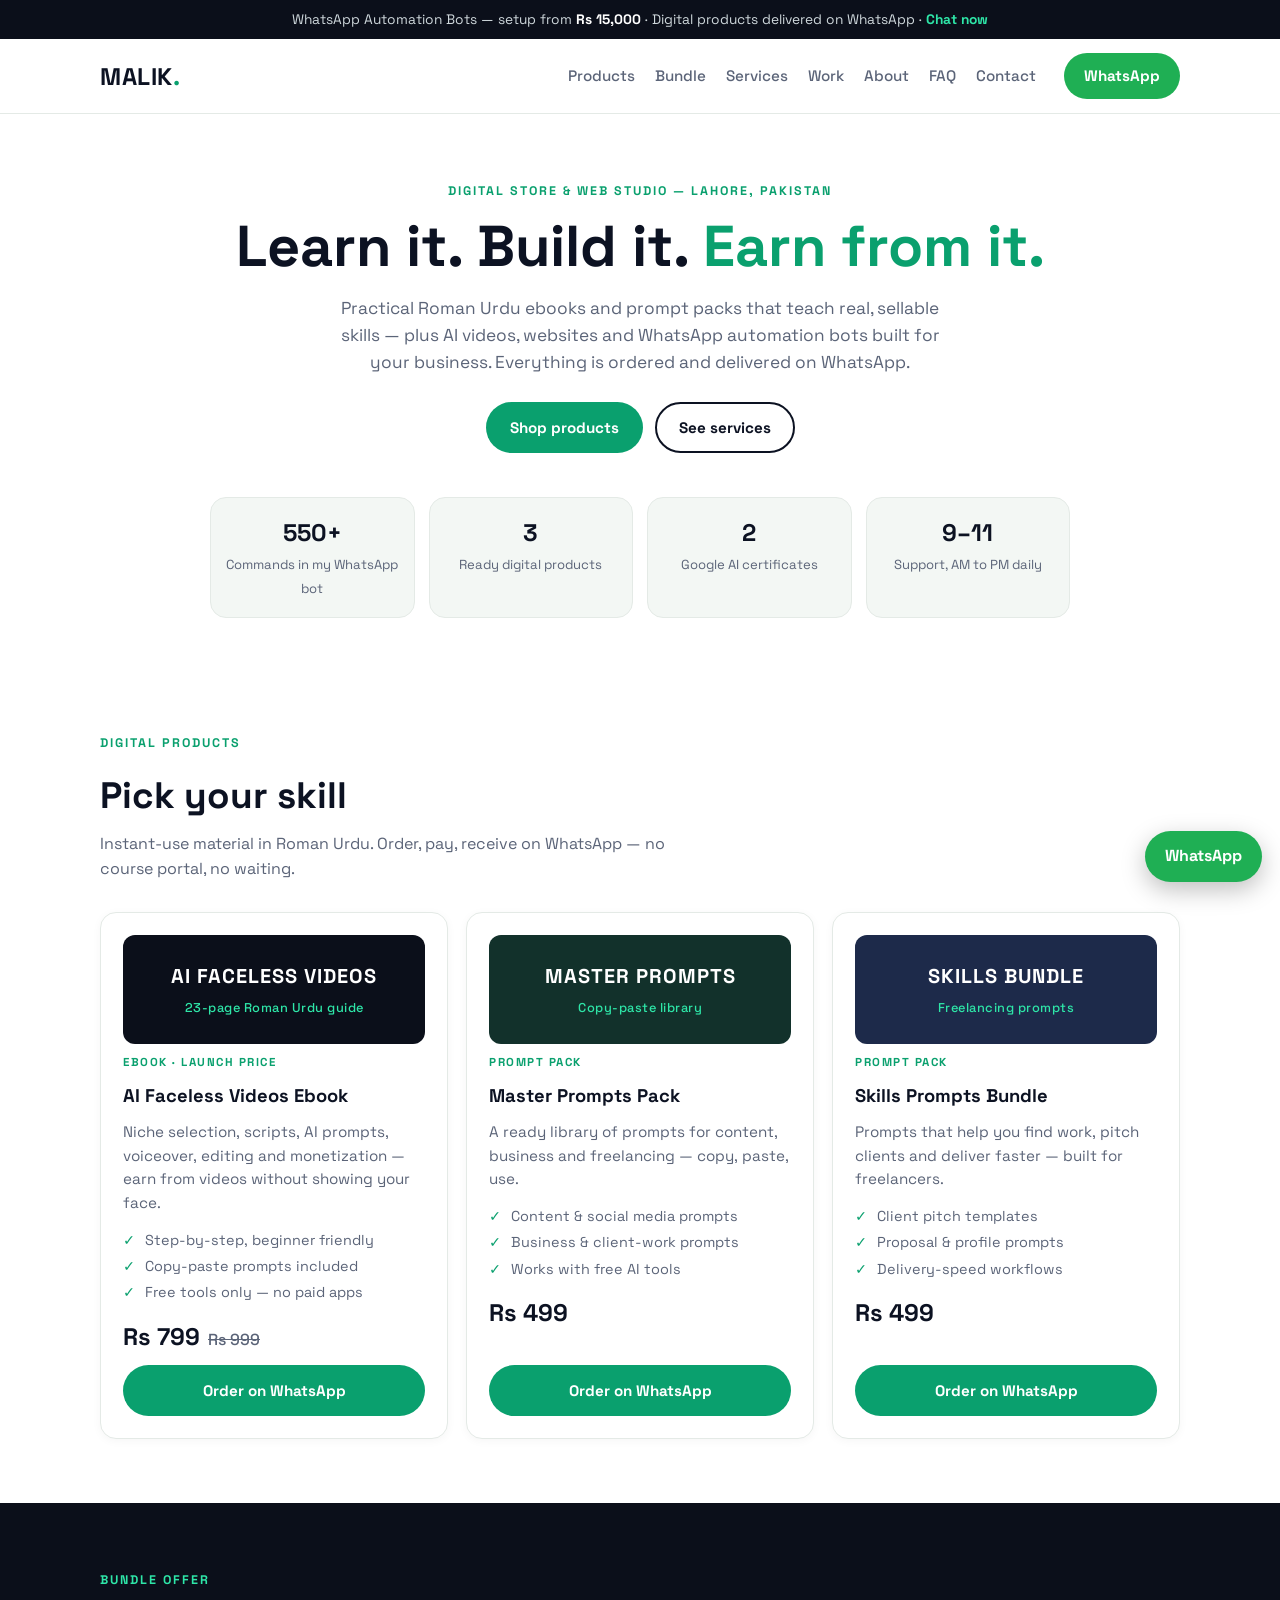
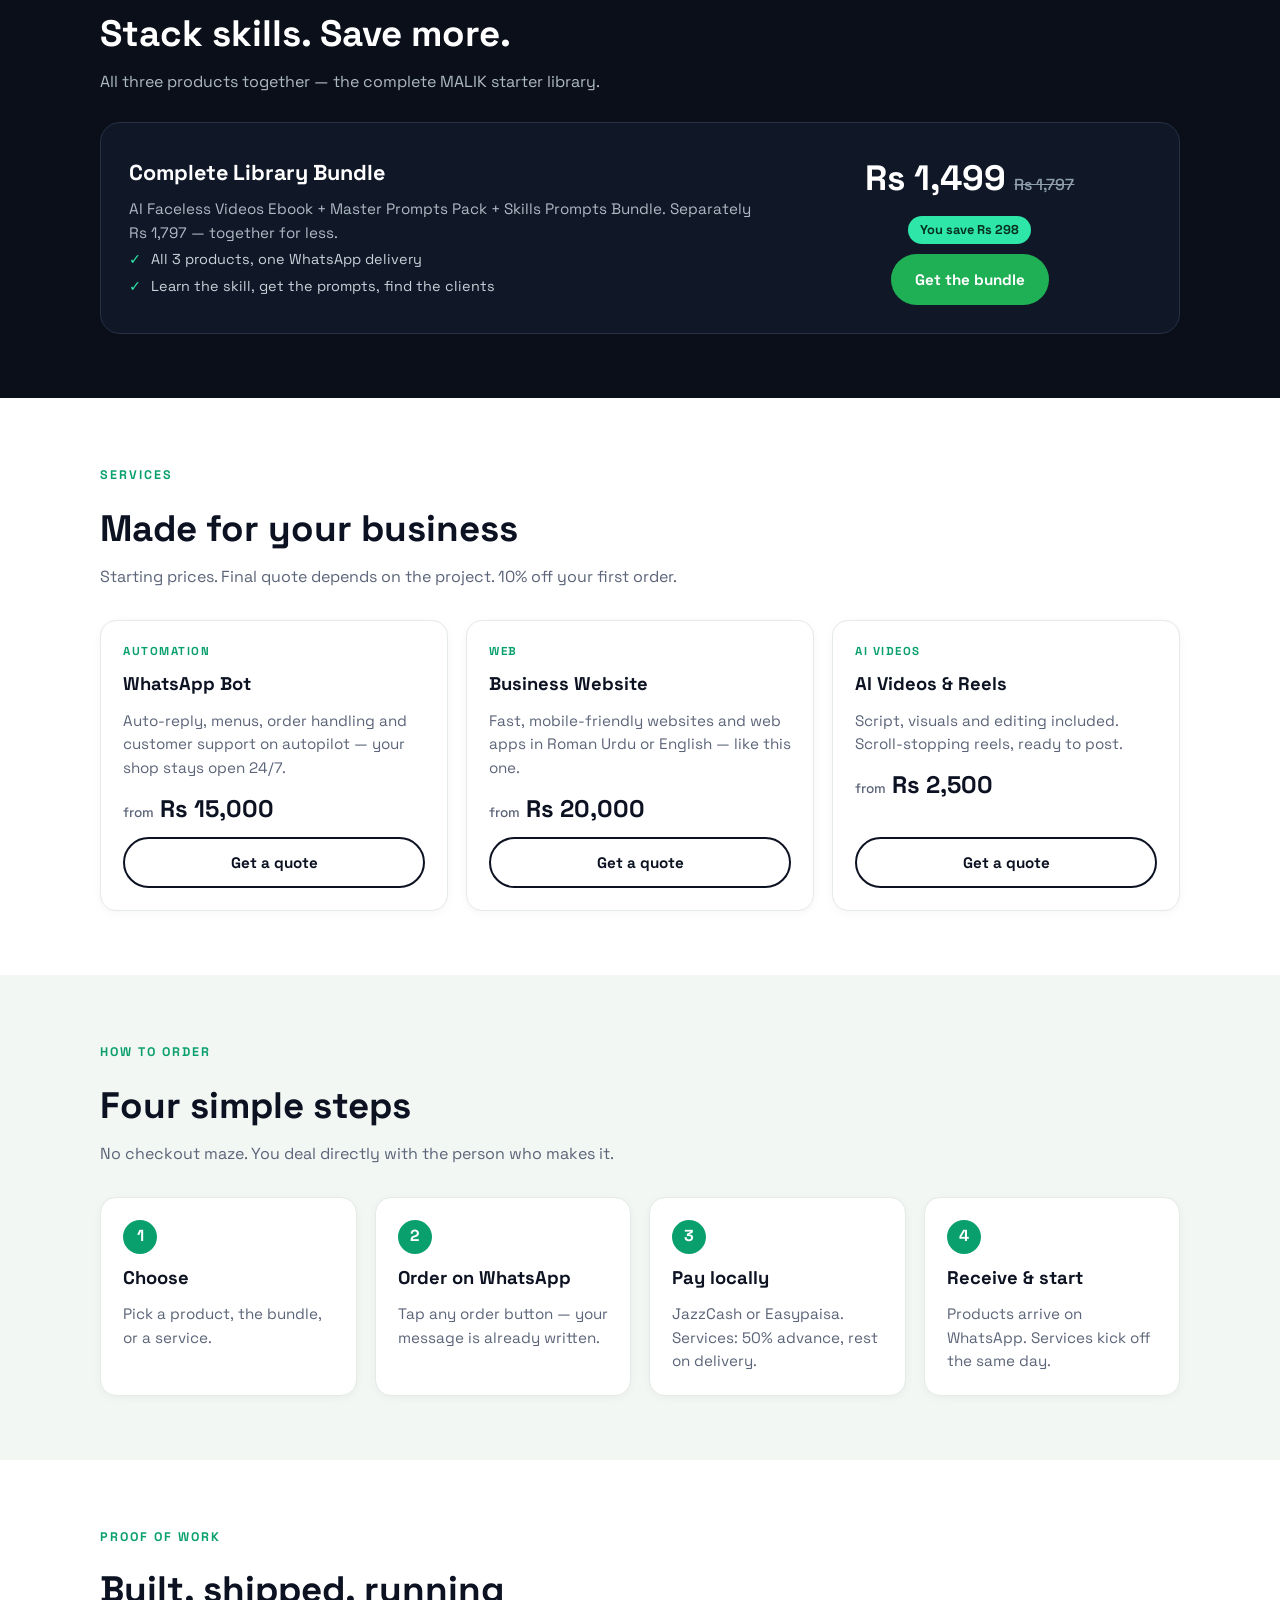
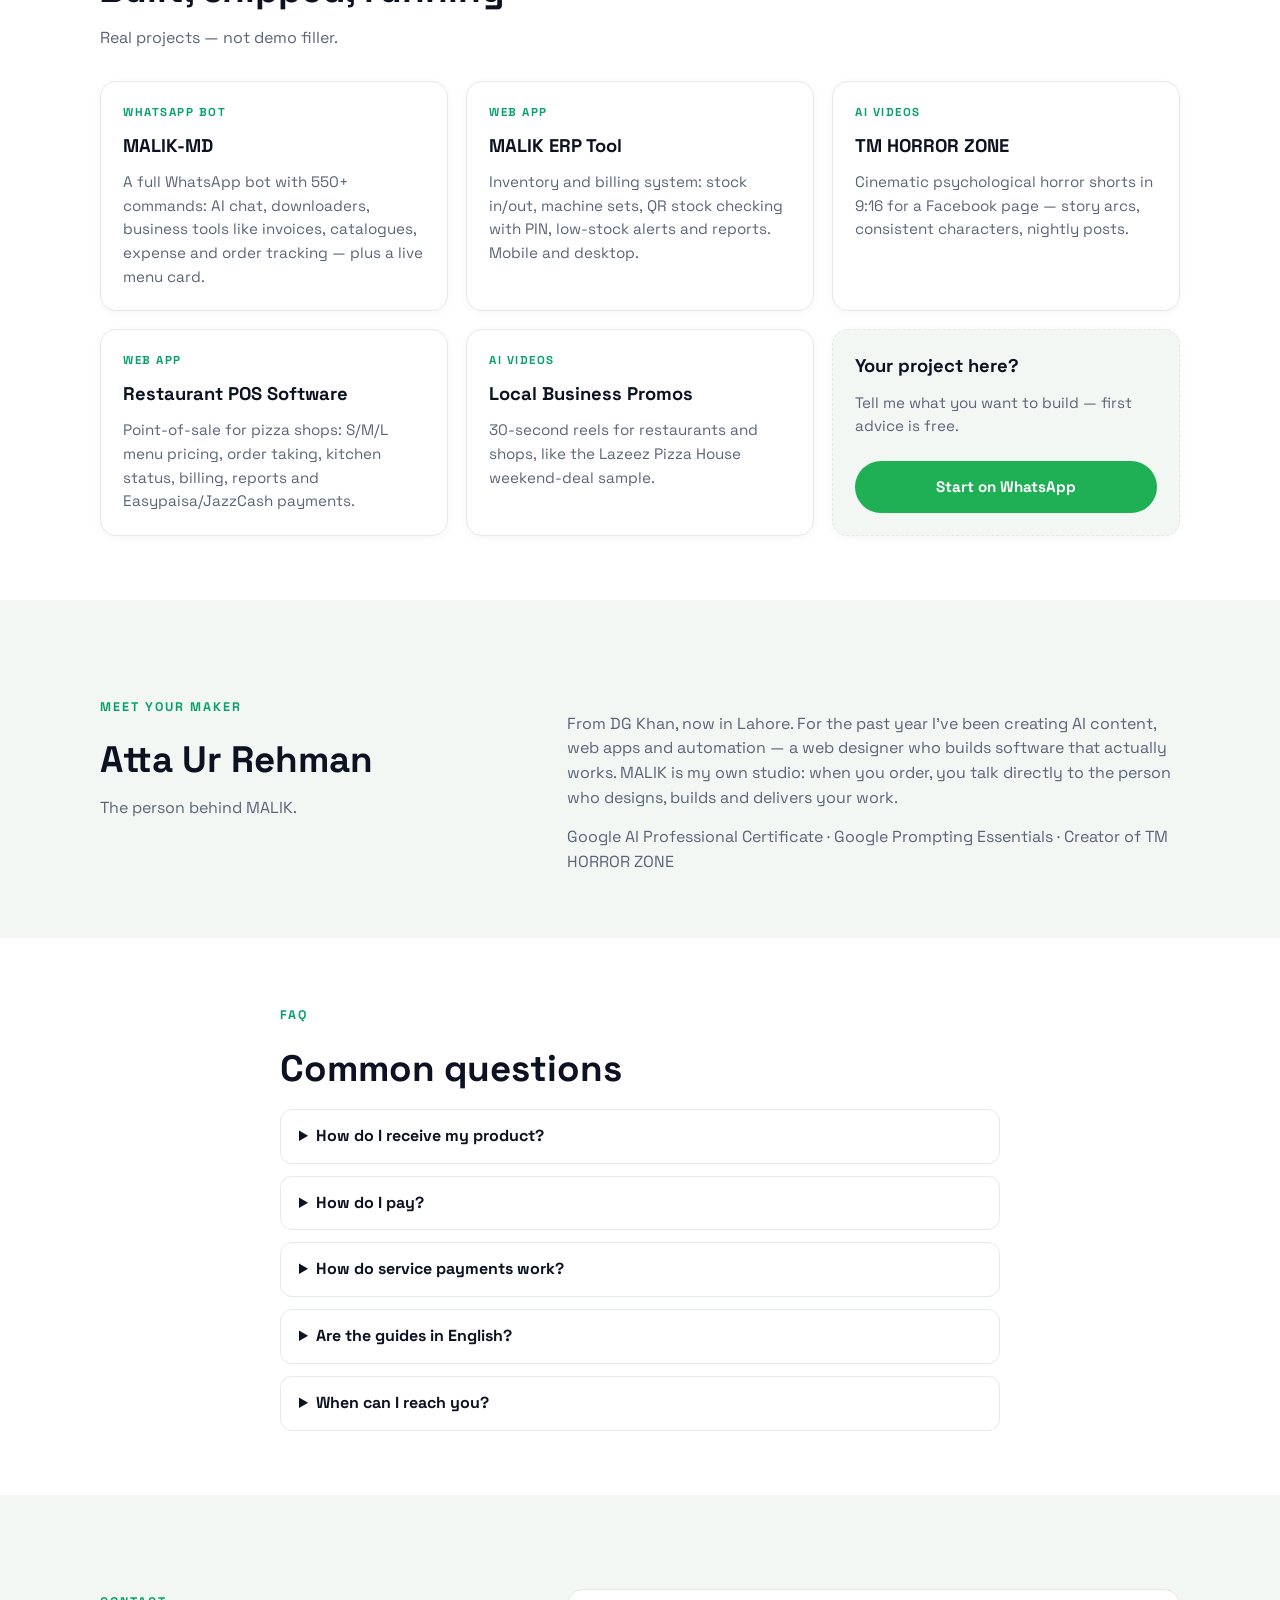
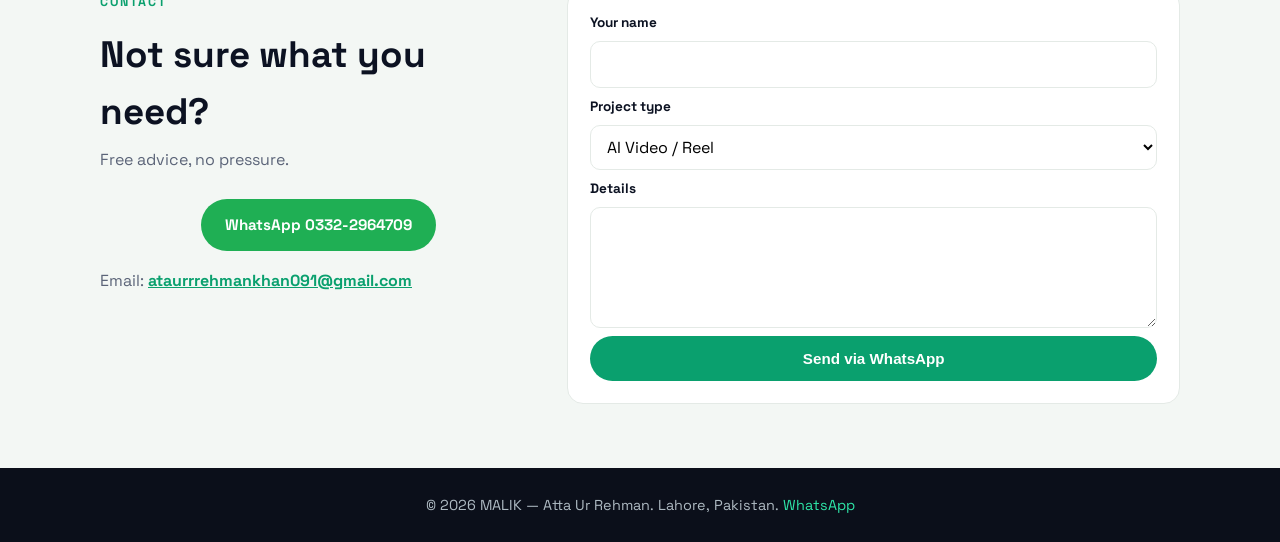
==== commit 70411a96: "Redesign homepage SkillMentor-style: earn-focused hero, stats, bundle offer, how-to-order, proof of " ====
--- a/index.html
+++ b/index.html
@@ -1,59 +1,74 @@
 <!DOCTYPE html><html lang="en"><head><meta charset="UTF-8"><meta name="viewport" content="width=device-width,initial-scale=1">
-<title>MALIK — Digital Store &amp; Web Studio | Ebooks, Prompts, AI Videos</title>
-<meta name="description" content="Ebooks and prompt packs in Roman Urdu, plus AI videos, websites and WhatsApp bots. Delivered on WhatsApp. Pay with JazzCash or Easypaisa.">
-<meta property="og:title" content="MALIK — Digital Store &amp; Web Studio"><meta property="og:description" content="Ebooks, prompt packs, AI videos, websites and WhatsApp bots. Made in Lahore.">
+<title>MALIK — Digital Store &amp; Web Studio | Ebooks, Prompts, AI Videos, WhatsApp Bots</title>
+<meta name="description" content="Roman Urdu ebooks and prompt packs, AI videos, websites and WhatsApp automation bots. Order and receive on WhatsApp. Pay with JazzCash or Easypaisa. Made in Lahore.">
+<meta property="og:title" content="MALIK — Digital Store &amp; Web Studio"><meta property="og:description" content="Learn it. Build it. Earn from it. Ebooks, prompt packs, AI videos, websites and WhatsApp bots.">
 <meta name="theme-color" content="#0b0f1a">
-<link rel="icon" href="data:image/svg+xml,%3Csvg xmlns='http://www.w3.org/2000/svg' viewBox='0 0 32 32'%3E%3Crect width='32' height='32' rx='7' fill='%230b0f1a'/%3E%3Ctext x='16' y='23' font-size='20' font-family='sans-serif' font-weight='700' text-anchor='middle' fill='%2338f5c8'%3EM%3C/text%3E%3C/svg%3E">
+<link rel="icon" href="data:image/svg+xml,%3Csvg xmlns='http://www.w3.org/2000/svg' viewBox='0 0 32 32'%3E%3Crect width='32' height='32' rx='7' fill='%230b0f1a'/%3E%3Ctext x='16' y='23' font-size='20' font-family='sans-serif' font-weight='700' text-anchor='middle' fill='%232ee6a8'%3EM%3C/text%3E%3C/svg%3E">
 <link rel="preconnect" href="https://fonts.googleapis.com"><link rel="preconnect" href="https://fonts.gstatic.com" crossorigin>
 <link href="https://fonts.googleapis.com/css2?family=Space+Grotesk:wght@400;500;700&display=swap" rel="stylesheet">
 <link rel="stylesheet" href="css/style.css"></head><body>
+<div class="topbar"><div class="wrap">WhatsApp Automation Bots — setup from <b>Rs 15,000</b> · Digital products delivered on WhatsApp · <a href="https://wa.me/923322964709" target="_blank" rel="noopener">Chat now</a></div></div>
 <header><div class="wrap nav"><a class="logo" href="#top">MALIK<i>.</i></a>
-<ul class="links"><li><a href="#products">Products</a></li><li><a href="#services">Services</a></li><li><a href="#work">Work</a></li><li><a href="#about">About</a></li><li><a href="#faq">FAQ</a></li><li><a href="#contact">Contact</a></li></ul>
+<ul class="links"><li><a href="#products">Products</a></li><li><a href="#bundle">Bundle</a></li><li><a href="#services">Services</a></li><li><a href="#work">Work</a></li><li><a href="#about">About</a></li><li><a href="#faq">FAQ</a></li><li><a href="#contact">Contact</a></li></ul>
+<a class="btn btn-wa navcta" href="https://wa.me/923322964709?text=Assalam-o-Alaikum!%20I%20want%20to%20discuss%20my%20project." target="_blank" rel="noopener">WhatsApp</a>
 <button class="burger" aria-label="Menu" aria-expanded="false">&#9776;</button></div></header>
 <main id="top">
-<div class="wrap hero"><span class="eyebrow">Digital store &amp; web studio — Lahore</span>
-<h1>Learn it. Build it. <span class="hl">Get it done.</span></h1>
-<p class="lead">Roman Urdu ebooks and prompt packs, plus AI videos, websites and WhatsApp bots for your business. Delivered on WhatsApp.</p>
-<div class="row"><a class="btn btn-p" href="#products">Shop products</a><a class="btn btn-wa" href="https://wa.me/923322964709?text=Assalam-o-Alaikum!%20I%20want%20to%20discuss%20my%20project." target="_blank" rel="noopener">Chat on WhatsApp</a></div>
-<div class="trust"><div><b>Fast delivery</b>On WhatsApp</div><div><b>Local payments</b>JazzCash / Easypaisa</div><div><b>Direct support</b>9 AM – 11 PM</div></div></div>
+<div class="wrap hero"><span class="eyebrow">Digital store &amp; web studio — Lahore, Pakistan</span>
+<h1>Learn it. Build it. <span class="hl">Earn from it.</span></h1>
+<p class="lead">Practical Roman Urdu ebooks and prompt packs that teach real, sellable skills — plus AI videos, websites and WhatsApp automation bots built for your business. Everything is ordered and delivered on WhatsApp.</p>
+<div class="row"><a class="btn btn-p" href="#products">Shop products</a><a class="btn btn-g" href="#services">See services</a></div>
+<div class="stats"><div><b>550+</b><span>Commands in my WhatsApp bot</span></div><div><b>3</b><span>Ready digital products</span></div><div><b>2</b><span>Google AI certificates</span></div><div><b>9–11</b><span>Support, AM to PM daily</span></div></div></div>
 
-<section id="products"><div class="wrap"><span class="eyebrow">Digital products</span><h2>Ebooks &amp; prompt packs</h2><p class="sub">Instant-use material in Roman Urdu. Order, pay, receive on WhatsApp.</p>
+<section id="products"><div class="wrap"><span class="eyebrow">Digital products</span><h2>Pick your skill</h2><p class="sub">Instant-use material in Roman Urdu. Order, pay, receive on WhatsApp — no course portal, no waiting.</p>
 <div class="grid c3g">
-<div class="card"><div class="cover">AI FACELESS VIDEOS<small>23-page Roman Urdu guide</small></div><span class="tag">Ebook · Launch price</span><h3>AI Faceless Videos Ebook</h3><p>Niche, scripts, AI prompts, voiceover, editing and monetization — earn without showing your face.</p><div class="price">Rs 799<s>Rs 999</s></div><a class="btn btn-p" href="https://wa.me/923322964709?text=Assalam-o-Alaikum!%20I%20want%20the%20AI%20Faceless%20Videos%20Ebook%20(Rs%20799)." target="_blank" rel="noopener">Order on WhatsApp</a></div>
-<div class="card"><div class="cover c2">MASTER PROMPTS<small>Copy-paste library</small></div><span class="tag">Prompt pack</span><h3>Master Prompts Pack</h3><p>Prompts for content, business and freelancing — copy, paste, use.</p><div class="price">Rs 499</div><a class="btn btn-p" href="https://wa.me/923322964709?text=Assalam-o-Alaikum!%20I%20want%20the%20Master%20Prompts%20Pack%20(Rs%20499)." target="_blank" rel="noopener">Order on WhatsApp</a></div>
-<div class="card"><div class="cover c3">SKILLS BUNDLE<small>Freelancing prompts</small></div><span class="tag">Prompt pack</span><h3>Skills Prompts Bundle</h3><p>Find work, pitch clients and deliver faster with ready prompts.</p><div class="price">Rs 499</div><a class="btn btn-p" href="https://wa.me/923322964709?text=Assalam-o-Alaikum!%20I%20want%20the%20Skills%20Prompts%20Bundle%20(Rs%20499)." target="_blank" rel="noopener">Order on WhatsApp</a></div>
+<div class="card"><div class="cover">AI FACELESS VIDEOS<small>23-page Roman Urdu guide</small></div><span class="tag">Ebook · Launch price</span><h3>AI Faceless Videos Ebook</h3><p>Niche selection, scripts, AI prompts, voiceover, editing and monetization — earn from videos without showing your face.</p><ul class="ticks"><li>Step-by-step, beginner friendly</li><li>Copy-paste prompts included</li><li>Free tools only — no paid apps</li></ul><div class="price">Rs 799<s>Rs 999</s></div><a class="btn btn-p" href="https://wa.me/923322964709?text=Assalam-o-Alaikum!%20I%20want%20the%20AI%20Faceless%20Videos%20Ebook%20(Rs%20799)." target="_blank" rel="noopener">Order on WhatsApp</a></div>
+<div class="card"><div class="cover c2">MASTER PROMPTS<small>Copy-paste library</small></div><span class="tag">Prompt pack</span><h3>Master Prompts Pack</h3><p>A ready library of prompts for content, business and freelancing — copy, paste, use.</p><ul class="ticks"><li>Content &amp; social media prompts</li><li>Business &amp; client-work prompts</li><li>Works with free AI tools</li></ul><div class="price">Rs 499</div><a class="btn btn-p" href="https://wa.me/923322964709?text=Assalam-o-Alaikum!%20I%20want%20the%20Master%20Prompts%20Pack%20(Rs%20499)." target="_blank" rel="noopener">Order on WhatsApp</a></div>
+<div class="card"><div class="cover c3">SKILLS BUNDLE<small>Freelancing prompts</small></div><span class="tag">Prompt pack</span><h3>Skills Prompts Bundle</h3><p>Prompts that help you find work, pitch clients and deliver faster — built for freelancers.</p><ul class="ticks"><li>Client pitch templates</li><li>Proposal &amp; profile prompts</li><li>Delivery-speed workflows</li></ul><div class="price">Rs 499</div><a class="btn btn-p" href="https://wa.me/923322964709?text=Assalam-o-Alaikum!%20I%20want%20the%20Skills%20Prompts%20Bundle%20(Rs%20499)." target="_blank" rel="noopener">Order on WhatsApp</a></div>
 </div></div></section>
 
-<section id="services" class="alt"><div class="wrap"><span class="eyebrow">Services</span><h2>Made for your business</h2><p class="sub">Starting prices. Final quote depends on the project. 10% off your first order.</p>
+<section id="bundle" class="darkband"><div class="wrap"><span class="eyebrow light">Bundle offer</span><h2>Stack skills. Save more.</h2><p class="sub light">All three products together — the complete MALIK starter library.</p>
+<div class="bundlebox"><div class="bleft"><h3>Complete Library Bundle</h3><p>AI Faceless Videos Ebook + Master Prompts Pack + Skills Prompts Bundle. Separately Rs 1,797 — together for less.</p><ul class="ticks light"><li>All 3 products, one WhatsApp delivery</li><li>Learn the skill, get the prompts, find the clients</li></ul></div>
+<div class="bright"><div class="price big">Rs 1,499<s>Rs 1,797</s></div><span class="save">You save Rs 298</span><a class="btn btn-wa" href="https://wa.me/923322964709?text=Assalam-o-Alaikum!%20I%20want%20the%20Complete%20Library%20Bundle%20(Rs%201%2C499)." target="_blank" rel="noopener">Get the bundle</a></div></div>
+</div></section>
+
+<section id="services"><div class="wrap"><span class="eyebrow">Services</span><h2>Made for your business</h2><p class="sub">Starting prices. Final quote depends on the project. 10% off your first order.</p>
 <div class="grid c3g">
-<div class="card"><span class="tag">AI Videos</span><h3>AI Videos &amp; Reels</h3><p>Script, visuals and editing included. Ready to post.</p><div class="price"><small>from</small> Rs 2,500</div><a class="btn btn-g" href="https://wa.me/923322964709?text=Assalam-o-Alaikum!%20I%20want%20an%20AI%20video%2Freel%20made." target="_blank" rel="noopener">Get a quote</a></div>
-<div class="card"><span class="tag">Web</span><h3>Business Website</h3><p>Fast, mobile-friendly sites in Roman Urdu or English.</p><div class="price"><small>from</small> Rs 20,000</div><a class="btn btn-g" href="https://wa.me/923322964709?text=Assalam-o-Alaikum!%20I%20want%20a%20business%20website%20made." target="_blank" rel="noopener">Get a quote</a></div>
-<div class="card"><span class="tag">Automation</span><h3>WhatsApp Bot</h3><p>Auto-reply, order handling and support on autopilot.</p><div class="price"><small>from</small> Rs 15,000</div><a class="btn btn-g" href="https://wa.me/923322964709?text=Assalam-o-Alaikum!%20I%20want%20a%20WhatsApp%20automation%20bot." target="_blank" rel="noopener">Get a quote</a></div>
+<div class="card"><span class="tag">Automation</span><h3>WhatsApp Bot</h3><p>Auto-reply, menus, order handling and customer support on autopilot — your shop stays open 24/7.</p><div class="price"><small>from</small> Rs 15,000</div><a class="btn btn-g" href="https://wa.me/923322964709?text=Assalam-o-Alaikum!%20I%20want%20a%20WhatsApp%20automation%20bot." target="_blank" rel="noopener">Get a quote</a></div>
+<div class="card"><span class="tag">Web</span><h3>Business Website</h3><p>Fast, mobile-friendly websites and web apps in Roman Urdu or English — like this one.</p><div class="price"><small>from</small> Rs 20,000</div><a class="btn btn-g" href="https://wa.me/923322964709?text=Assalam-o-Alaikum!%20I%20want%20a%20business%20website%20made." target="_blank" rel="noopener">Get a quote</a></div>
+<div class="card"><span class="tag">AI Videos</span><h3>AI Videos &amp; Reels</h3><p>Script, visuals and editing included. Scroll-stopping reels, ready to post.</p><div class="price"><small>from</small> Rs 2,500</div><a class="btn btn-g" href="https://wa.me/923322964709?text=Assalam-o-Alaikum!%20I%20want%20an%20AI%20video%2Freel%20made." target="_blank" rel="noopener">Get a quote</a></div>
 </div></div></section>
 
-<section id="work"><div class="wrap"><span class="eyebrow">Selected work</span><h2>Real projects</h2><p class="sub">Built and shipped — not demo filler.</p>
-<div class="grid c2g">
-<div class="card"><span class="tag">AI Videos</span><h3>TM HORROR ZONE</h3><p>Cinematic psychological horror shorts in 9:16 for a Facebook page — daily specials, story arcs and a consistent character style.</p></div>
-<div class="card"><span class="tag">Web App</span><h3>Restaurant POS Software</h3><p>Point-of-sale for pizza shops: S/M/L menu pricing, order taking, kitchen status, billing, reports and Easypaisa/JazzCash payments.</p></div>
-<div class="card"><span class="tag">Business Tool</span><h3>MALIK ERP Tool</h3><p>Inventory and billing: stock in/out, low-stock alerts, audit history and daily summaries. Mobile and desktop layouts.</p></div>
-<div class="card"><span class="tag">AI Videos</span><h3>Local Business Promos</h3><p>30-second reels for restaurants and shops, like the Lazeez Pizza House weekend-deal sample.</p></div>
+<section class="alt"><div class="wrap"><span class="eyebrow">How to order</span><h2>Four simple steps</h2><p class="sub">No checkout maze. You deal directly with the person who makes it.</p>
+<div class="grid c4g steps">
+<div class="card step"><span class="num">1</span><h3>Choose</h3><p>Pick a product, the bundle, or a service.</p></div>
+<div class="card step"><span class="num">2</span><h3>Order on WhatsApp</h3><p>Tap any order button — your message is already written.</p></div>
+<div class="card step"><span class="num">3</span><h3>Pay locally</h3><p>JazzCash or Easypaisa. Services: 50% advance, rest on delivery.</p></div>
+<div class="card step"><span class="num">4</span><h3>Receive &amp; start</h3><p>Products arrive on WhatsApp. Services kick off the same day.</p></div>
 </div></div></section>
 
-<section class="alt"><div class="wrap"><span class="eyebrow">How it works</span><h2>Three simple steps</h2><p class="sub">No checkout maze. You deal directly with the person who makes it.</p>
-<div class="grid c3g steps"><div class="card"><h3>Message on WhatsApp</h3><p>Tap order or send your project details.</p></div><div class="card"><h3>Pay locally</h3><p>JazzCash or Easypaisa. Services: 50% advance, rest on delivery.</p></div><div class="card"><h3>Receive on WhatsApp</h3><p>Products and finished work delivered straight to your chat.</p></div></div></div></section>
+<section id="work"><div class="wrap"><span class="eyebrow">Proof of work</span><h2>Built, shipped, running</h2><p class="sub">Real projects — not demo filler.</p>
+<div class="grid c3g">
+<div class="card"><span class="tag">WhatsApp Bot</span><h3>MALIK-MD</h3><p>A full WhatsApp bot with 550+ commands: AI chat, downloaders, business tools like invoices, catalogues, expense and order tracking — plus a live menu card.</p></div>
+<div class="card"><span class="tag">Web App</span><h3>MALIK ERP Tool</h3><p>Inventory and billing system: stock in/out, machine sets, QR stock checking with PIN, low-stock alerts and reports. Mobile and desktop.</p></div>
+<div class="card"><span class="tag">AI Videos</span><h3>TM HORROR ZONE</h3><p>Cinematic psychological horror shorts in 9:16 for a Facebook page — story arcs, consistent characters, nightly posts.</p></div>
+<div class="card"><span class="tag">Web App</span><h3>Restaurant POS Software</h3><p>Point-of-sale for pizza shops: S/M/L menu pricing, order taking, kitchen status, billing, reports and Easypaisa/JazzCash payments.</p></div>
+<div class="card"><span class="tag">AI Videos</span><h3>Local Business Promos</h3><p>30-second reels for restaurants and shops, like the Lazeez Pizza House weekend-deal sample.</p></div>
+<div class="card cta-card"><h3>Your project here?</h3><p>Tell me what you want to build — first advice is free.</p><a class="btn btn-wa" href="https://wa.me/923322964709?text=Assalam-o-Alaikum!%20I%20have%20a%20project%20idea." target="_blank" rel="noopener">Start on WhatsApp</a></div>
+</div></div></section>
 
-<section id="about"><div class="wrap grid split"><div><span class="eyebrow">About</span><h2>Atta Ur Rehman</h2></div>
-<div><p class="lead" style="font-size:1rem">From DG Khan, now in Lahore. For the past year I've been creating AI content, web apps and automation — a web designer who builds software that actually works. MALIK is my own studio, built to work with clients on my own terms.</p><p class="lead" style="font-size:1rem;margin-top:14px">Google AI Professional Certificate · Google Prompting Essentials · Creator of TM HORROR ZONE</p></div></div></section>
+<section id="about" class="alt"><div class="wrap grid split"><div><span class="eyebrow">Meet your maker</span><h2>Atta Ur Rehman</h2><p class="sub">The person behind MALIK.</p></div>
+<div><p class="lead" style="font-size:1rem">From DG Khan, now in Lahore. For the past year I've been creating AI content, web apps and automation — a web designer who builds software that actually works. MALIK is my own studio: when you order, you talk directly to the person who designs, builds and delivers your work.</p><p class="lead" style="font-size:1rem;margin-top:14px">Google AI Professional Certificate · Google Prompting Essentials · Creator of TM HORROR ZONE</p></div></div></section>
 
-<section id="faq" class="alt"><div class="wrap" style="max-width:760px"><span class="eyebrow">FAQ</span><h2>Common questions</h2>
+<section id="faq"><div class="wrap" style="max-width:760px"><span class="eyebrow">FAQ</span><h2>Common questions</h2>
 <details><summary>How do I receive my product?</summary><p>On WhatsApp, right after payment is confirmed.</p></details>
 <details><summary>How do I pay?</summary><p>JazzCash or Easypaisa. No foreign card needed.</p></details>
 <details><summary>How do service payments work?</summary><p>50% advance, the rest on delivery. Prices shown are starting prices.</p></details>
-<details><summary>Are the guides in English?</summary><p>The ebook is in Roman Urdu. Websites can be in Roman Urdu or English.</p></details>
-<details><summary>When can I reach you?</summary><p>9 AM to 11 PM on WhatsApp.</p></details></div></section>
+<details><summary>Are the guides in English?</summary><p>The ebook and prompt packs are in Roman Urdu — easy to follow. Websites can be in Roman Urdu or English.</p></details>
+<details><summary>When can I reach you?</summary><p>9 AM to 11 PM on WhatsApp, every day.</p></details></div></section>
 
-<section id="contact"><div class="wrap grid split"><div><span class="eyebrow">Contact</span><h2>Not sure what you need?</h2><p class="sub">Free advice, no pressure.</p><div class="row"><a class="btn btn-wa" href="https://wa.me/923322964709" target="_blank" rel="noopener">WhatsApp 0332-2964709</a></div><p class="sub" style="margin-top:18px">Email: <a href="mailto:ataurrrehmankhan091@gmail.com" class="hl">ataurrrehmankhan091@gmail.com</a></p></div>
+<section id="contact" class="alt"><div class="wrap grid split"><div><span class="eyebrow">Contact</span><h2>Not sure what you need?</h2><p class="sub">Free advice, no pressure.</p><div class="row"><a class="btn btn-wa" href="https://wa.me/923322964709" target="_blank" rel="noopener">WhatsApp 0332-2964709</a></div><p class="sub" style="margin-top:18px">Email: <a href="mailto:ataurrrehmankhan091@gmail.com" class="hl2">ataurrrehmankhan091@gmail.com</a></p></div>
 <form id="cf"><label for="n">Your name</label><input id="n" name="n" autocomplete="name"><label for="t">Project type</label><select id="t" name="t"><option>AI Video / Reel</option><option>Business Website</option><option>WhatsApp Automation Bot</option><option>Ebook / Prompt Pack</option><option>Something else</option></select><label for="m">Details</label><textarea id="m" name="m" rows="4"></textarea><button class="btn btn-p" type="submit">Send via WhatsApp</button></form></div></section>
 </main>
 <footer><div class="wrap"><p>&copy; <span id="y">2026</span> MALIK — Atta Ur Rehman. Lahore, Pakistan. <a href="https://wa.me/923322964709">WhatsApp</a></p></div></footer>
+<a class="wa-float" href="https://wa.me/923322964709?text=Assalam-o-Alaikum!" target="_blank" rel="noopener" aria-label="Chat on WhatsApp">WhatsApp</a>
 <script src="js/main.js"></script></body></html>
--- a/css/style.css
+++ b/css/style.css
@@ -1,32 +1,82 @@
-:root{--bg:#0b0f1a;--bg2:#121827;--line:#232c42;--text:#e6ebf5;--muted:#a3adc2;--mint:#38f5c8;--violet:#a78bfa;--wa:#25d366;--r:14px;--font:"Space Grotesk","Segoe UI",system-ui,sans-serif}
-*{margin:0;padding:0;box-sizing:border-box}html{scroll-behavior:smooth;scroll-padding-top:72px}
-body{font-family:var(--font);background:var(--bg);color:var(--text);line-height:1.65}
-a{color:inherit;text-decoration:none}.wrap{width:min(1120px,92%);margin:0 auto}
-header{position:sticky;top:0;z-index:50;background:rgba(11,15,26,.92);backdrop-filter:blur(10px);border-bottom:1px solid var(--line)}
-.nav{display:flex;align-items:center;justify-content:space-between;height:64px}
-.logo{font-weight:700;font-size:1.3rem;letter-spacing:.08em}.logo i{color:var(--mint);font-style:normal}
-.links{display:none;list-style:none;gap:26px;font-size:.95rem;color:var(--muted)}.links a:hover{color:var(--mint)}
-.links.open{display:flex;flex-direction:column;position:absolute;top:64px;left:0;right:0;background:var(--bg);padding:18px 4%;border-bottom:1px solid var(--line)}
-.burger{background:none;border:1px solid var(--line);color:var(--text);border-radius:8px;width:44px;height:44px;font-size:1.2rem;cursor:pointer}
-.btn{display:inline-block;padding:14px 26px;border-radius:10px;font-weight:700;border:1px solid transparent;cursor:pointer;font:inherit;font-weight:700}
-.btn-p{background:var(--mint);color:#08111a}.btn-wa{background:var(--wa);color:#06130a}.btn-g{border-color:var(--line);color:var(--text)}
-.btn:hover{filter:brightness(1.1)}
-section{padding:72px 0}.eyebrow{color:var(--mint);font-size:.8rem;letter-spacing:.18em;text-transform:uppercase}
-h1{font-size:clamp(2.2rem,7vw,4.2rem);line-height:1.05;margin:14px 0 18px}h2{font-size:clamp(1.7rem,4.5vw,2.5rem);line-height:1.15;margin:8px 0 12px}h3{font-size:1.15rem;margin-bottom:6px}
-.hl{color:var(--mint)}.lead{color:var(--muted);font-size:1.1rem;max-width:620px}.sub{color:var(--muted);max-width:560px;margin-bottom:34px}
-.hero{padding:88px 0 56px}.row{display:flex;flex-wrap:wrap;gap:14px;margin-top:28px}
-.trust{display:grid;gap:14px;margin-top:44px}.trust div{border-top:1px solid var(--line);padding-top:12px;color:var(--muted);font-size:.95rem}.trust b{display:block;color:var(--text)}
-.grid{display:grid;gap:20px}.card{background:var(--bg2);border:1px solid var(--line);border-radius:var(--r);padding:22px;display:flex;flex-direction:column;gap:8px}
-.card p{color:var(--muted);font-size:.97rem}.card .btn{margin-top:auto;text-align:center}
-.cover{height:120px;border-radius:10px;border:1px solid var(--mint);display:flex;flex-direction:column;justify-content:flex-end;padding:14px;margin-bottom:6px;font-weight:700;letter-spacing:.06em}
-.cover small{color:var(--muted);font-weight:400;letter-spacing:0}.c2{border-color:var(--violet)}.c3{border-color:#6ea8ff}
-.tag{font-size:.75rem;color:var(--mint);letter-spacing:.1em;text-transform:uppercase}
-.price{font-size:1.5rem;font-weight:700;margin:6px 0 10px}.price s{font-size:1rem;color:var(--muted);font-weight:400;margin-left:8px}.price small{font-size:.85rem;color:var(--muted);font-weight:400}
-.steps{counter-reset:s}.steps .card::before{counter-increment:s;content:"0" counter(s);color:var(--mint);font-weight:700;font-size:1.4rem}
-.alt{background:var(--bg2);border-block:1px solid var(--line)}.alt .card{background:var(--bg)}
-details{border-bottom:1px solid var(--line);padding:16px 0}summary{cursor:pointer;font-weight:700;list-style:none}summary::after{content:"+";float:right;color:var(--mint)}details[open] summary::after{content:"–"}details p{color:var(--muted);margin-top:8px}
-form{display:grid;gap:12px}input,select,textarea{width:100%;padding:13px;background:var(--bg);border:1px solid var(--line);border-radius:10px;color:var(--text);font:inherit}
-label{font-size:.9rem;color:var(--muted)}:focus-visible{outline:2px solid var(--mint);outline-offset:2px}
-footer{border-top:1px solid var(--line);padding:36px 0;color:var(--muted);font-size:.9rem;text-align:center}footer a{color:var(--text)}
-@media(min-width:720px){.burger{display:none}.links{display:flex}.trust{grid-template-columns:repeat(3,1fr)}.c3g{grid-template-columns:repeat(3,1fr)}.c2g{grid-template-columns:repeat(2,1fr)}.split{grid-template-columns:1fr 1fr}}
-@media(prefers-reduced-motion:reduce){html{scroll-behavior:auto}}
+*{margin:0;padding:0;box-sizing:border-box}
+:root{--ink:#0c1222;--mut:#5b6478;--pri:#0aa06e;--pri-d:#07794f;--wa:#1faf54;--bg:#ffffff;--alt:#f3f7f4;--dark:#0b0f1a;--line:#e4eae6;--mint:#2ee6a8;--r:16px}
+html{scroll-behavior:smooth}
+body{font-family:"Space Grotesk",system-ui,sans-serif;color:var(--ink);background:var(--bg);line-height:1.55}
+a{color:inherit}
+.wrap{max-width:1120px;margin:0 auto;padding:0 20px}
+.topbar{background:var(--dark);color:#cfd8dc;font-size:.86rem;text-align:center;padding:9px 0}
+.topbar b{color:#fff}.topbar a{color:var(--mint);font-weight:700;text-decoration:none}
+header{position:sticky;top:0;background:rgba(255,255,255,.95);backdrop-filter:blur(8px);border-bottom:1px solid var(--line);z-index:50}
+.nav{display:flex;align-items:center;gap:22px;padding:14px 20px}
+.logo{font-size:1.5rem;font-weight:700;text-decoration:none;letter-spacing:.5px}
+.logo i{color:var(--pri);font-style:normal}
+.links{display:flex;gap:20px;list-style:none;margin-left:auto}
+.links a{text-decoration:none;font-size:.95rem;color:var(--mut);font-weight:500}
+.links a:hover{color:var(--ink)}
+.burger{display:none;background:none;border:0;font-size:1.4rem;cursor:pointer;margin-left:auto}
+.btn{display:inline-block;padding:12px 22px;border-radius:999px;font-weight:700;text-decoration:none;font-size:.95rem;border:2px solid transparent;cursor:pointer;text-align:center}
+.btn-p{background:var(--pri);color:#fff}.btn-p:hover{background:var(--pri-d)}
+.btn-wa{background:var(--wa);color:#fff}.btn-wa:hover{filter:brightness(1.08)}
+.btn-g{background:#fff;border-color:var(--ink);color:var(--ink)}.btn-g:hover{background:var(--ink);color:#fff}
+.navcta{padding:9px 18px;margin-left:6px}
+.hero{padding:64px 20px 48px;text-align:center}
+.eyebrow{display:inline-block;font-size:.78rem;font-weight:700;letter-spacing:2px;text-transform:uppercase;color:var(--pri);margin-bottom:14px}
+.eyebrow.light{color:var(--mint)}
+h1{font-size:clamp(2.2rem,6vw,3.6rem);line-height:1.08;font-weight:700}
+.hl{color:var(--pri)}
+.lead{max-width:640px;margin:18px auto 0;color:var(--mut);font-size:1.08rem}
+.hero .lead{margin-left:auto;margin-right:auto}
+.row{display:flex;gap:12px;justify-content:center;flex-wrap:wrap;margin-top:26px}
+.stats{display:grid;grid-template-columns:repeat(4,1fr);gap:14px;max-width:860px;margin:44px auto 0}
+.stats div{background:var(--alt);border:1px solid var(--line);border-radius:var(--r);padding:16px 10px}
+.stats b{display:block;font-size:1.5rem}
+.stats span{font-size:.82rem;color:var(--mut)}
+section{padding:64px 0}
+section.alt{background:var(--alt)}
+h2{font-size:clamp(1.6rem,4vw,2.3rem);margin-bottom:8px}
+.sub{color:var(--mut);max-width:620px}
+.sub.light{color:#aebac2}
+.grid{display:grid;gap:18px;margin-top:30px}
+.c3g{grid-template-columns:repeat(3,1fr)}
+.c2g{grid-template-columns:repeat(2,1fr)}
+.c4g{grid-template-columns:repeat(4,1fr)}
+.card{background:#fff;border:1px solid var(--line);border-radius:var(--r);padding:22px;display:flex;flex-direction:column;gap:10px;box-shadow:0 2px 10px rgba(12,18,34,.04)}
+.card h3{font-size:1.15rem}
+.card p{color:var(--mut);font-size:.95rem}
+.card .btn{margin-top:auto}
+.cover{background:var(--dark);color:#fff;border-radius:12px;padding:26px 16px;font-weight:700;font-size:1.25rem;text-align:center;letter-spacing:1px}
+.cover small{display:block;font-weight:500;font-size:.8rem;color:var(--mint);letter-spacing:.5px;margin-top:6px}
+.cover.c2{background:#12312b}.cover.c3{background:#1d2a4a}
+.tag{font-size:.72rem;font-weight:700;letter-spacing:1.5px;text-transform:uppercase;color:var(--pri)}
+.ticks{list-style:none;font-size:.9rem;color:var(--mut)}
+.ticks li{padding-left:22px;position:relative;margin:4px 0}
+.ticks li:before{content:"✓";position:absolute;left:0;color:var(--pri);font-weight:700}
+.ticks.light{color:#c7d2d8}.ticks.light li:before{color:var(--mint)}
+.price{font-size:1.5rem;font-weight:700}
+.price s{color:var(--mut);font-size:1rem;margin-left:8px;font-weight:500}
+.price small{font-size:.85rem;color:var(--mut);font-weight:500}
+.price.big{font-size:2.2rem;color:#fff}
+.price.big s{color:#8fa0ab}
+.darkband{background:var(--dark);color:#fff}
+.darkband h2{color:#fff}
+.bundlebox{margin-top:28px;border:1px solid #263242;border-radius:20px;padding:28px;display:grid;grid-template-columns:1.4fr .8fr;gap:26px;align-items:center;background:#101828}
+.bundlebox h3{font-size:1.35rem;margin-bottom:8px}
+.bundlebox p{color:#aebac2;font-size:.95rem}
+.bright{text-align:center;display:flex;flex-direction:column;gap:10px;align-items:center}
+.save{background:var(--mint);color:#06301f;font-weight:700;font-size:.8rem;padding:4px 12px;border-radius:999px}
+.steps .card{align-items:flex-start}
+.num{background:var(--pri);color:#fff;font-weight:700;width:34px;height:34px;border-radius:50%;display:flex;align-items:center;justify-content:center;font-size:1rem}
+.cta-card{background:var(--alt);border-style:dashed;justify-content:center}
+.split{grid-template-columns:1fr 1.4fr;gap:30px}
+details{border:1px solid var(--line);border-radius:12px;padding:14px 18px;margin-top:12px;background:#fff}
+summary{font-weight:700;cursor:pointer}
+details p{color:var(--mut);margin-top:8px;font-size:.95rem}
+form{display:flex;flex-direction:column;gap:8px;background:#fff;border:1px solid var(--line);border-radius:var(--r);padding:22px}
+form label{font-size:.85rem;font-weight:700}
+form input,form select,form textarea{border:1px solid var(--line);border-radius:10px;padding:10px 12px;font:inherit;background:#fff}
+.hl2{color:var(--pri);font-weight:700}
+footer{background:var(--dark);color:#aebac2;padding:26px 0;font-size:.9rem;text-align:center}
+footer a{color:var(--mint);text-decoration:none}
+.wa-float{position:fixed;right:18px;bottom:18px;background:var(--wa);color:#fff;font-weight:700;padding:13px 20px;border-radius:999px;text-decoration:none;box-shadow:0 8px 24px rgba(0,0,0,.25);z-index:60}
+@media(max-width:900px){.c3g,.c4g{grid-template-columns:repeat(2,1fr)}.stats{grid-template-columns:repeat(2,1fr)}.bundlebox{grid-template-columns:1fr}.split{grid-template-columns:1fr}}
+@media(max-width:640px){.links{display:none;position:absolute;top:100%;left:0;right:0;background:#fff;flex-direction:column;padding:16px 20px;border-bottom:1px solid var(--line)}.links.open{display:flex}.burger{display:block}.navcta{display:none}.c3g,.c2g,.c4g{grid-template-columns:1fr}.hero{padding:44px 20px 36px}}
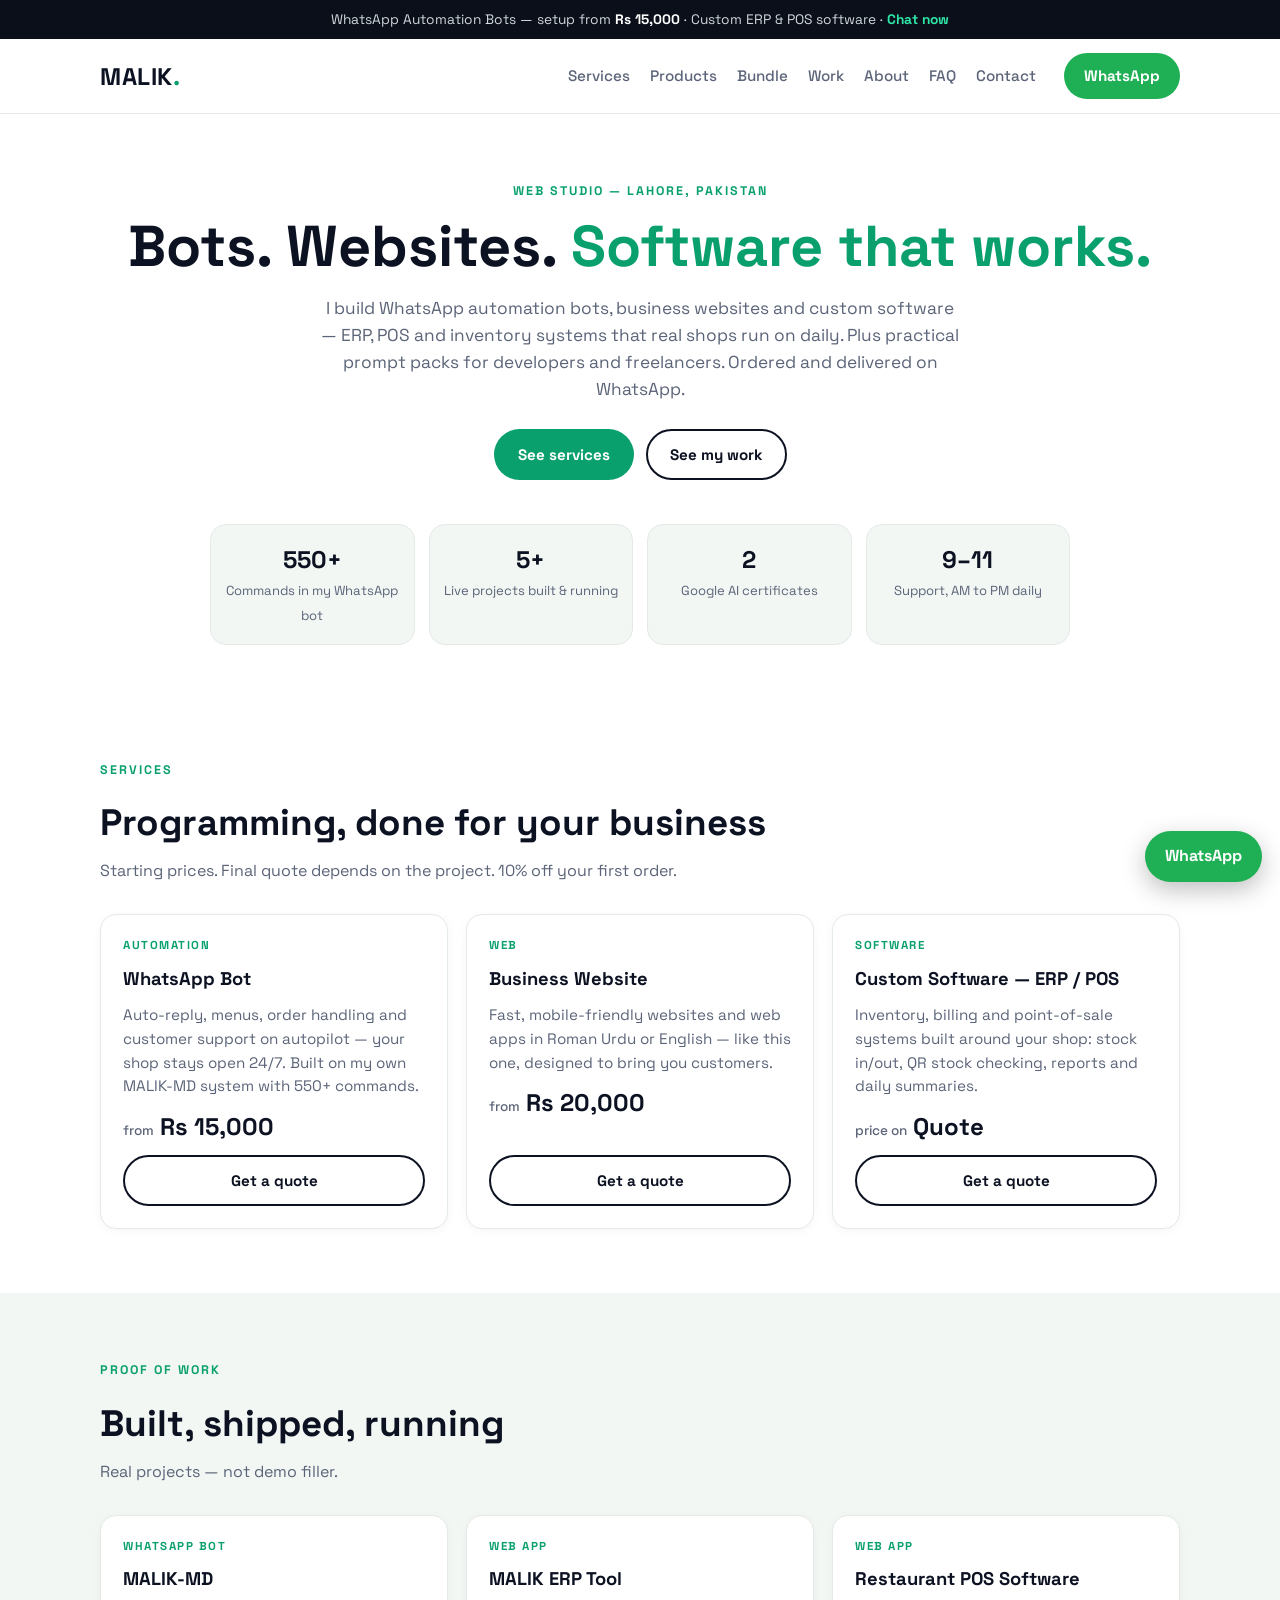
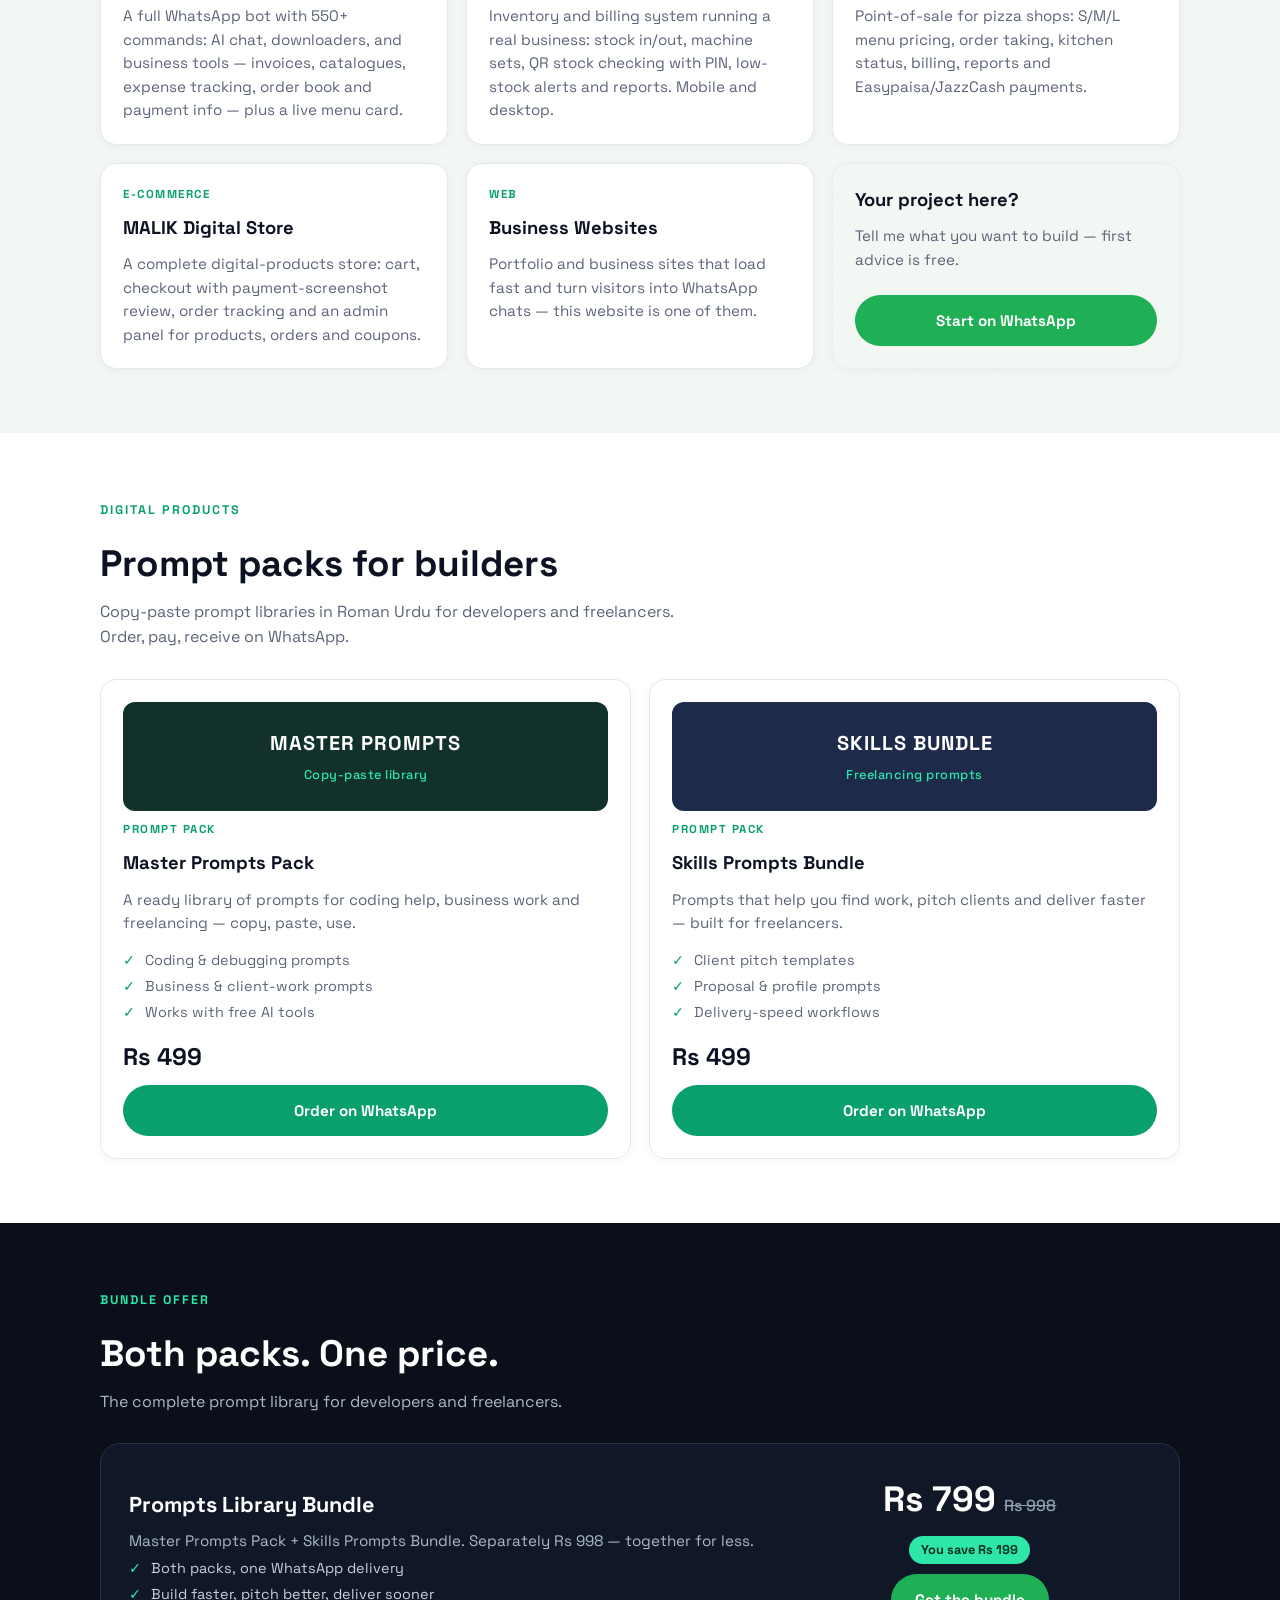
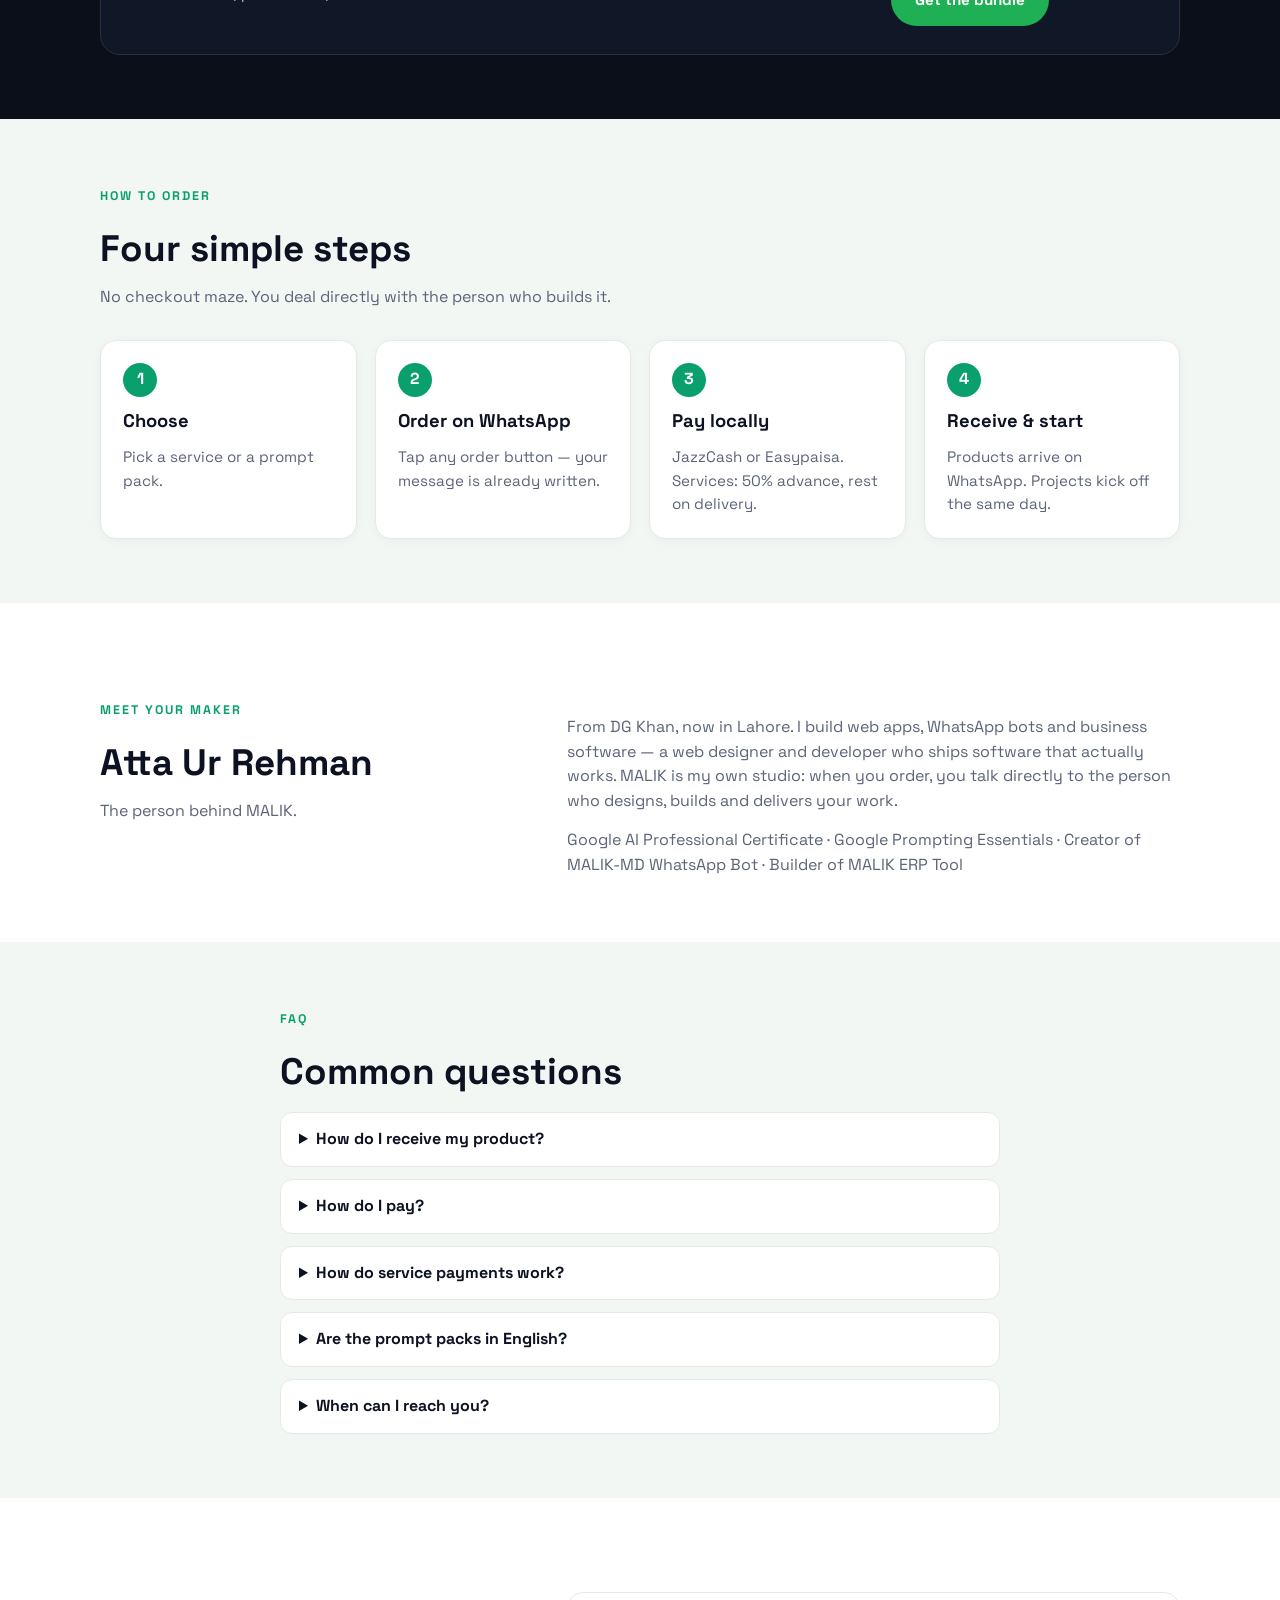
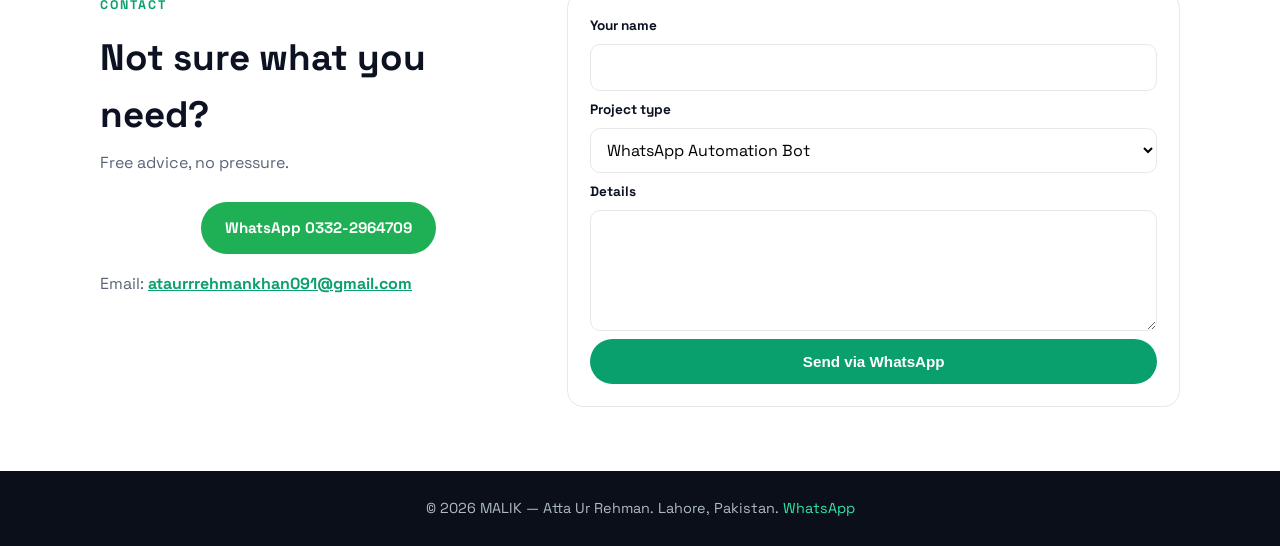
==== commit 27470280: "Focus portfolio on programming only: remove AI videos/ebook/horror, add custom ERP/POS software serv" ====
--- a/index.html
+++ b/index.html
@@ -1,73 +1,72 @@
 <!DOCTYPE html><html lang="en"><head><meta charset="UTF-8"><meta name="viewport" content="width=device-width,initial-scale=1">
-<title>MALIK — Digital Store &amp; Web Studio | Ebooks, Prompts, AI Videos, WhatsApp Bots</title>
-<meta name="description" content="Roman Urdu ebooks and prompt packs, AI videos, websites and WhatsApp automation bots. Order and receive on WhatsApp. Pay with JazzCash or Easypaisa. Made in Lahore.">
-<meta property="og:title" content="MALIK — Digital Store &amp; Web Studio"><meta property="og:description" content="Learn it. Build it. Earn from it. Ebooks, prompt packs, AI videos, websites and WhatsApp bots.">
+<title>MALIK — Web Studio | WhatsApp Bots, Websites, ERP &amp; POS Software</title>
+<meta name="description" content="WhatsApp automation bots, business websites and custom software — ERP, POS and inventory systems — plus prompt packs for developers and freelancers. Order on WhatsApp. JazzCash or Easypaisa. Lahore.">
+<meta property="og:title" content="MALIK — Web Studio"><meta property="og:description" content="Bots. Websites. Software that works. WhatsApp bots, websites, ERP & POS systems by Atta Ur Rehman.">
 <meta name="theme-color" content="#0b0f1a">
 <link rel="icon" href="data:image/svg+xml,%3Csvg xmlns='http://www.w3.org/2000/svg' viewBox='0 0 32 32'%3E%3Crect width='32' height='32' rx='7' fill='%230b0f1a'/%3E%3Ctext x='16' y='23' font-size='20' font-family='sans-serif' font-weight='700' text-anchor='middle' fill='%232ee6a8'%3EM%3C/text%3E%3C/svg%3E">
 <link rel="preconnect" href="https://fonts.googleapis.com"><link rel="preconnect" href="https://fonts.gstatic.com" crossorigin>
 <link href="https://fonts.googleapis.com/css2?family=Space+Grotesk:wght@400;500;700&display=swap" rel="stylesheet">
 <link rel="stylesheet" href="css/style.css"></head><body>
-<div class="topbar"><div class="wrap">WhatsApp Automation Bots — setup from <b>Rs 15,000</b> · Digital products delivered on WhatsApp · <a href="https://wa.me/923322964709" target="_blank" rel="noopener">Chat now</a></div></div>
+<div class="topbar"><div class="wrap">WhatsApp Automation Bots — setup from <b>Rs 15,000</b> · Custom ERP &amp; POS software · <a href="https://wa.me/923322964709" target="_blank" rel="noopener">Chat now</a></div></div>
 <header><div class="wrap nav"><a class="logo" href="#top">MALIK<i>.</i></a>
-<ul class="links"><li><a href="#products">Products</a></li><li><a href="#bundle">Bundle</a></li><li><a href="#services">Services</a></li><li><a href="#work">Work</a></li><li><a href="#about">About</a></li><li><a href="#faq">FAQ</a></li><li><a href="#contact">Contact</a></li></ul>
+<ul class="links"><li><a href="#services">Services</a></li><li><a href="#products">Products</a></li><li><a href="#bundle">Bundle</a></li><li><a href="#work">Work</a></li><li><a href="#about">About</a></li><li><a href="#faq">FAQ</a></li><li><a href="#contact">Contact</a></li></ul>
 <a class="btn btn-wa navcta" href="https://wa.me/923322964709?text=Assalam-o-Alaikum!%20I%20want%20to%20discuss%20my%20project." target="_blank" rel="noopener">WhatsApp</a>
 <button class="burger" aria-label="Menu" aria-expanded="false">&#9776;</button></div></header>
 <main id="top">
-<div class="wrap hero"><span class="eyebrow">Digital store &amp; web studio — Lahore, Pakistan</span>
-<h1>Learn it. Build it. <span class="hl">Earn from it.</span></h1>
-<p class="lead">Practical Roman Urdu ebooks and prompt packs that teach real, sellable skills — plus AI videos, websites and WhatsApp automation bots built for your business. Everything is ordered and delivered on WhatsApp.</p>
-<div class="row"><a class="btn btn-p" href="#products">Shop products</a><a class="btn btn-g" href="#services">See services</a></div>
-<div class="stats"><div><b>550+</b><span>Commands in my WhatsApp bot</span></div><div><b>3</b><span>Ready digital products</span></div><div><b>2</b><span>Google AI certificates</span></div><div><b>9–11</b><span>Support, AM to PM daily</span></div></div></div>
+<div class="wrap hero"><span class="eyebrow">Web studio — Lahore, Pakistan</span>
+<h1>Bots. Websites. <span class="hl">Software that works.</span></h1>
+<p class="lead">I build WhatsApp automation bots, business websites and custom software — ERP, POS and inventory systems that real shops run on daily. Plus practical prompt packs for developers and freelancers. Ordered and delivered on WhatsApp.</p>
+<div class="row"><a class="btn btn-p" href="#services">See services</a><a class="btn btn-g" href="#work">See my work</a></div>
+<div class="stats"><div><b>550+</b><span>Commands in my WhatsApp bot</span></div><div><b>5+</b><span>Live projects built &amp; running</span></div><div><b>2</b><span>Google AI certificates</span></div><div><b>9–11</b><span>Support, AM to PM daily</span></div></div></div>
 
-<section id="products"><div class="wrap"><span class="eyebrow">Digital products</span><h2>Pick your skill</h2><p class="sub">Instant-use material in Roman Urdu. Order, pay, receive on WhatsApp — no course portal, no waiting.</p>
+<section id="services"><div class="wrap"><span class="eyebrow">Services</span><h2>Programming, done for your business</h2><p class="sub">Starting prices. Final quote depends on the project. 10% off your first order.</p>
 <div class="grid c3g">
-<div class="card"><div class="cover">AI FACELESS VIDEOS<small>23-page Roman Urdu guide</small></div><span class="tag">Ebook · Launch price</span><h3>AI Faceless Videos Ebook</h3><p>Niche selection, scripts, AI prompts, voiceover, editing and monetization — earn from videos without showing your face.</p><ul class="ticks"><li>Step-by-step, beginner friendly</li><li>Copy-paste prompts included</li><li>Free tools only — no paid apps</li></ul><div class="price">Rs 799<s>Rs 999</s></div><a class="btn btn-p" href="https://wa.me/923322964709?text=Assalam-o-Alaikum!%20I%20want%20the%20AI%20Faceless%20Videos%20Ebook%20(Rs%20799)." target="_blank" rel="noopener">Order on WhatsApp</a></div>
-<div class="card"><div class="cover c2">MASTER PROMPTS<small>Copy-paste library</small></div><span class="tag">Prompt pack</span><h3>Master Prompts Pack</h3><p>A ready library of prompts for content, business and freelancing — copy, paste, use.</p><ul class="ticks"><li>Content &amp; social media prompts</li><li>Business &amp; client-work prompts</li><li>Works with free AI tools</li></ul><div class="price">Rs 499</div><a class="btn btn-p" href="https://wa.me/923322964709?text=Assalam-o-Alaikum!%20I%20want%20the%20Master%20Prompts%20Pack%20(Rs%20499)." target="_blank" rel="noopener">Order on WhatsApp</a></div>
+<div class="card"><span class="tag">Automation</span><h3>WhatsApp Bot</h3><p>Auto-reply, menus, order handling and customer support on autopilot — your shop stays open 24/7. Built on my own MALIK-MD system with 550+ commands.</p><div class="price"><small>from</small> Rs 15,000</div><a class="btn btn-g" href="https://wa.me/923322964709?text=Assalam-o-Alaikum!%20I%20want%20a%20WhatsApp%20automation%20bot." target="_blank" rel="noopener">Get a quote</a></div>
+<div class="card"><span class="tag">Web</span><h3>Business Website</h3><p>Fast, mobile-friendly websites and web apps in Roman Urdu or English — like this one, designed to bring you customers.</p><div class="price"><small>from</small> Rs 20,000</div><a class="btn btn-g" href="https://wa.me/923322964709?text=Assalam-o-Alaikum!%20I%20want%20a%20business%20website%20made." target="_blank" rel="noopener">Get a quote</a></div>
+<div class="card"><span class="tag">Software</span><h3>Custom Software — ERP / POS</h3><p>Inventory, billing and point-of-sale systems built around your shop: stock in/out, QR stock checking, reports and daily summaries.</p><div class="price"><small>price on</small> Quote</div><a class="btn btn-g" href="https://wa.me/923322964709?text=Assalam-o-Alaikum!%20I%20want%20custom%20software%20(ERP%2FPOS)%20for%20my%20business." target="_blank" rel="noopener">Get a quote</a></div>
+</div></div></section>
+
+<section id="work" class="alt"><div class="wrap"><span class="eyebrow">Proof of work</span><h2>Built, shipped, running</h2><p class="sub">Real projects — not demo filler.</p>
+<div class="grid c3g">
+<div class="card"><span class="tag">WhatsApp Bot</span><h3>MALIK-MD</h3><p>A full WhatsApp bot with 550+ commands: AI chat, downloaders, and business tools — invoices, catalogues, expense tracking, order book and payment info — plus a live menu card.</p></div>
+<div class="card"><span class="tag">Web App</span><h3>MALIK ERP Tool</h3><p>Inventory and billing system running a real business: stock in/out, machine sets, QR stock checking with PIN, low-stock alerts and reports. Mobile and desktop.</p></div>
+<div class="card"><span class="tag">Web App</span><h3>Restaurant POS Software</h3><p>Point-of-sale for pizza shops: S/M/L menu pricing, order taking, kitchen status, billing, reports and Easypaisa/JazzCash payments.</p></div>
+<div class="card"><span class="tag">E-commerce</span><h3>MALIK Digital Store</h3><p>A complete digital-products store: cart, checkout with payment-screenshot review, order tracking and an admin panel for products, orders and coupons.</p></div>
+<div class="card"><span class="tag">Web</span><h3>Business Websites</h3><p>Portfolio and business sites that load fast and turn visitors into WhatsApp chats — this website is one of them.</p></div>
+<div class="card cta-card"><h3>Your project here?</h3><p>Tell me what you want to build — first advice is free.</p><a class="btn btn-wa" href="https://wa.me/923322964709?text=Assalam-o-Alaikum!%20I%20have%20a%20project%20idea." target="_blank" rel="noopener">Start on WhatsApp</a></div>
+</div></div></section>
+
+<section id="products"><div class="wrap"><span class="eyebrow">Digital products</span><h2>Prompt packs for builders</h2><p class="sub">Copy-paste prompt libraries in Roman Urdu for developers and freelancers. Order, pay, receive on WhatsApp.</p>
+<div class="grid c2g">
+<div class="card"><div class="cover c2">MASTER PROMPTS<small>Copy-paste library</small></div><span class="tag">Prompt pack</span><h3>Master Prompts Pack</h3><p>A ready library of prompts for coding help, business work and freelancing — copy, paste, use.</p><ul class="ticks"><li>Coding &amp; debugging prompts</li><li>Business &amp; client-work prompts</li><li>Works with free AI tools</li></ul><div class="price">Rs 499</div><a class="btn btn-p" href="https://wa.me/923322964709?text=Assalam-o-Alaikum!%20I%20want%20the%20Master%20Prompts%20Pack%20(Rs%20499)." target="_blank" rel="noopener">Order on WhatsApp</a></div>
 <div class="card"><div class="cover c3">SKILLS BUNDLE<small>Freelancing prompts</small></div><span class="tag">Prompt pack</span><h3>Skills Prompts Bundle</h3><p>Prompts that help you find work, pitch clients and deliver faster — built for freelancers.</p><ul class="ticks"><li>Client pitch templates</li><li>Proposal &amp; profile prompts</li><li>Delivery-speed workflows</li></ul><div class="price">Rs 499</div><a class="btn btn-p" href="https://wa.me/923322964709?text=Assalam-o-Alaikum!%20I%20want%20the%20Skills%20Prompts%20Bundle%20(Rs%20499)." target="_blank" rel="noopener">Order on WhatsApp</a></div>
 </div></div></section>
 
-<section id="bundle" class="darkband"><div class="wrap"><span class="eyebrow light">Bundle offer</span><h2>Stack skills. Save more.</h2><p class="sub light">All three products together — the complete MALIK starter library.</p>
-<div class="bundlebox"><div class="bleft"><h3>Complete Library Bundle</h3><p>AI Faceless Videos Ebook + Master Prompts Pack + Skills Prompts Bundle. Separately Rs 1,797 — together for less.</p><ul class="ticks light"><li>All 3 products, one WhatsApp delivery</li><li>Learn the skill, get the prompts, find the clients</li></ul></div>
-<div class="bright"><div class="price big">Rs 1,499<s>Rs 1,797</s></div><span class="save">You save Rs 298</span><a class="btn btn-wa" href="https://wa.me/923322964709?text=Assalam-o-Alaikum!%20I%20want%20the%20Complete%20Library%20Bundle%20(Rs%201%2C499)." target="_blank" rel="noopener">Get the bundle</a></div></div>
+<section id="bundle" class="darkband"><div class="wrap"><span class="eyebrow light">Bundle offer</span><h2>Both packs. One price.</h2><p class="sub light">The complete prompt library for developers and freelancers.</p>
+<div class="bundlebox"><div class="bleft"><h3>Prompts Library Bundle</h3><p>Master Prompts Pack + Skills Prompts Bundle. Separately Rs 998 — together for less.</p><ul class="ticks light"><li>Both packs, one WhatsApp delivery</li><li>Build faster, pitch better, deliver sooner</li></ul></div>
+<div class="bright"><div class="price big">Rs 799<s>Rs 998</s></div><span class="save">You save Rs 199</span><a class="btn btn-wa" href="https://wa.me/923322964709?text=Assalam-o-Alaikum!%20I%20want%20the%20Prompts%20Library%20Bundle%20(Rs%20799)." target="_blank" rel="noopener">Get the bundle</a></div></div>
 </div></section>
 
-<section id="services"><div class="wrap"><span class="eyebrow">Services</span><h2>Made for your business</h2><p class="sub">Starting prices. Final quote depends on the project. 10% off your first order.</p>
-<div class="grid c3g">
-<div class="card"><span class="tag">Automation</span><h3>WhatsApp Bot</h3><p>Auto-reply, menus, order handling and customer support on autopilot — your shop stays open 24/7.</p><div class="price"><small>from</small> Rs 15,000</div><a class="btn btn-g" href="https://wa.me/923322964709?text=Assalam-o-Alaikum!%20I%20want%20a%20WhatsApp%20automation%20bot." target="_blank" rel="noopener">Get a quote</a></div>
-<div class="card"><span class="tag">Web</span><h3>Business Website</h3><p>Fast, mobile-friendly websites and web apps in Roman Urdu or English — like this one.</p><div class="price"><small>from</small> Rs 20,000</div><a class="btn btn-g" href="https://wa.me/923322964709?text=Assalam-o-Alaikum!%20I%20want%20a%20business%20website%20made." target="_blank" rel="noopener">Get a quote</a></div>
-<div class="card"><span class="tag">AI Videos</span><h3>AI Videos &amp; Reels</h3><p>Script, visuals and editing included. Scroll-stopping reels, ready to post.</p><div class="price"><small>from</small> Rs 2,500</div><a class="btn btn-g" href="https://wa.me/923322964709?text=Assalam-o-Alaikum!%20I%20want%20an%20AI%20video%2Freel%20made." target="_blank" rel="noopener">Get a quote</a></div>
+<section class="alt"><div class="wrap"><span class="eyebrow">How to order</span><h2>Four simple steps</h2><p class="sub">No checkout maze. You deal directly with the person who builds it.</p>
+<div class="grid c4g steps">
+<div class="card step"><span class="num">1</span><h3>Choose</h3><p>Pick a service or a prompt pack.</p></div>
+<div class="card step"><span class="num">2</span><h3>Order on WhatsApp</h3><p>Tap any order button — your message is already written.</p></div>
+<div class="card step"><span class="num">3</span><h3>Pay locally</h3><p>JazzCash or Easypaisa. Services: 50% advance, rest on delivery.</p></div>
+<div class="card step"><span class="num">4</span><h3>Receive &amp; start</h3><p>Products arrive on WhatsApp. Projects kick off the same day.</p></div>
 </div></div></section>
 
-<section class="alt"><div class="wrap"><span class="eyebrow">How to order</span><h2>Four simple steps</h2><p class="sub">No checkout maze. You deal directly with the person who makes it.</p>
-<div class="grid c4g steps">
-<div class="card step"><span class="num">1</span><h3>Choose</h3><p>Pick a product, the bundle, or a service.</p></div>
-<div class="card step"><span class="num">2</span><h3>Order on WhatsApp</h3><p>Tap any order button — your message is already written.</p></div>
-<div class="card step"><span class="num">3</span><h3>Pay locally</h3><p>JazzCash or Easypaisa. Services: 50% advance, rest on delivery.</p></div>
-<div class="card step"><span class="num">4</span><h3>Receive &amp; start</h3><p>Products arrive on WhatsApp. Services kick off the same day.</p></div>
-</div></div></section>
+<section id="about"><div class="wrap grid split"><div><span class="eyebrow">Meet your maker</span><h2>Atta Ur Rehman</h2><p class="sub">The person behind MALIK.</p></div>
+<div><p class="lead" style="font-size:1rem">From DG Khan, now in Lahore. I build web apps, WhatsApp bots and business software — a web designer and developer who ships software that actually works. MALIK is my own studio: when you order, you talk directly to the person who designs, builds and delivers your work.</p><p class="lead" style="font-size:1rem;margin-top:14px">Google AI Professional Certificate · Google Prompting Essentials · Creator of MALIK-MD WhatsApp Bot · Builder of MALIK ERP Tool</p></div></div></section>
 
-<section id="work"><div class="wrap"><span class="eyebrow">Proof of work</span><h2>Built, shipped, running</h2><p class="sub">Real projects — not demo filler.</p>
-<div class="grid c3g">
-<div class="card"><span class="tag">WhatsApp Bot</span><h3>MALIK-MD</h3><p>A full WhatsApp bot with 550+ commands: AI chat, downloaders, business tools like invoices, catalogues, expense and order tracking — plus a live menu card.</p></div>
-<div class="card"><span class="tag">Web App</span><h3>MALIK ERP Tool</h3><p>Inventory and billing system: stock in/out, machine sets, QR stock checking with PIN, low-stock alerts and reports. Mobile and desktop.</p></div>
-<div class="card"><span class="tag">AI Videos</span><h3>TM HORROR ZONE</h3><p>Cinematic psychological horror shorts in 9:16 for a Facebook page — story arcs, consistent characters, nightly posts.</p></div>
-<div class="card"><span class="tag">Web App</span><h3>Restaurant POS Software</h3><p>Point-of-sale for pizza shops: S/M/L menu pricing, order taking, kitchen status, billing, reports and Easypaisa/JazzCash payments.</p></div>
-<div class="card"><span class="tag">AI Videos</span><h3>Local Business Promos</h3><p>30-second reels for restaurants and shops, like the Lazeez Pizza House weekend-deal sample.</p></div>
-<div class="card cta-card"><h3>Your project here?</h3><p>Tell me what you want to build — first advice is free.</p><a class="btn btn-wa" href="https://wa.me/923322964709?text=Assalam-o-Alaikum!%20I%20have%20a%20project%20idea." target="_blank" rel="noopener">Start on WhatsApp</a></div>
-</div></div></section>
-
-<section id="about" class="alt"><div class="wrap grid split"><div><span class="eyebrow">Meet your maker</span><h2>Atta Ur Rehman</h2><p class="sub">The person behind MALIK.</p></div>
-<div><p class="lead" style="font-size:1rem">From DG Khan, now in Lahore. For the past year I've been creating AI content, web apps and automation — a web designer who builds software that actually works. MALIK is my own studio: when you order, you talk directly to the person who designs, builds and delivers your work.</p><p class="lead" style="font-size:1rem;margin-top:14px">Google AI Professional Certificate · Google Prompting Essentials · Creator of TM HORROR ZONE</p></div></div></section>
-
-<section id="faq"><div class="wrap" style="max-width:760px"><span class="eyebrow">FAQ</span><h2>Common questions</h2>
+<section id="faq" class="alt"><div class="wrap" style="max-width:760px"><span class="eyebrow">FAQ</span><h2>Common questions</h2>
 <details><summary>How do I receive my product?</summary><p>On WhatsApp, right after payment is confirmed.</p></details>
 <details><summary>How do I pay?</summary><p>JazzCash or Easypaisa. No foreign card needed.</p></details>
-<details><summary>How do service payments work?</summary><p>50% advance, the rest on delivery. Prices shown are starting prices.</p></details>
-<details><summary>Are the guides in English?</summary><p>The ebook and prompt packs are in Roman Urdu — easy to follow. Websites can be in Roman Urdu or English.</p></details>
+<details><summary>How do service payments work?</summary><p>50% advance, the rest on delivery. Prices shown are starting prices; custom software is quoted per project.</p></details>
+<details><summary>Are the prompt packs in English?</summary><p>The prompt packs are in Roman Urdu — easy to follow. Websites and software can be in Roman Urdu or English.</p></details>
 <details><summary>When can I reach you?</summary><p>9 AM to 11 PM on WhatsApp, every day.</p></details></div></section>
 
-<section id="contact" class="alt"><div class="wrap grid split"><div><span class="eyebrow">Contact</span><h2>Not sure what you need?</h2><p class="sub">Free advice, no pressure.</p><div class="row"><a class="btn btn-wa" href="https://wa.me/923322964709" target="_blank" rel="noopener">WhatsApp 0332-2964709</a></div><p class="sub" style="margin-top:18px">Email: <a href="mailto:ataurrrehmankhan091@gmail.com" class="hl2">ataurrrehmankhan091@gmail.com</a></p></div>
-<form id="cf"><label for="n">Your name</label><input id="n" name="n" autocomplete="name"><label for="t">Project type</label><select id="t" name="t"><option>AI Video / Reel</option><option>Business Website</option><option>WhatsApp Automation Bot</option><option>Ebook / Prompt Pack</option><option>Something else</option></select><label for="m">Details</label><textarea id="m" name="m" rows="4"></textarea><button class="btn btn-p" type="submit">Send via WhatsApp</button></form></div></section>
+<section id="contact"><div class="wrap grid split"><div><span class="eyebrow">Contact</span><h2>Not sure what you need?</h2><p class="sub">Free advice, no pressure.</p><div class="row"><a class="btn btn-wa" href="https://wa.me/923322964709" target="_blank" rel="noopener">WhatsApp 0332-2964709</a></div><p class="sub" style="margin-top:18px">Email: <a href="mailto:ataurrrehmankhan091@gmail.com" class="hl2">ataurrrehmankhan091@gmail.com</a></p></div>
+<form id="cf"><label for="n">Your name</label><input id="n" name="n" autocomplete="name"><label for="t">Project type</label><select id="t" name="t"><option>WhatsApp Automation Bot</option><option>Business Website</option><option>Custom Software (ERP / POS)</option><option>Prompt Pack</option><option>Something else</option></select><label for="m">Details</label><textarea id="m" name="m" rows="4"></textarea><button class="btn btn-p" type="submit">Send via WhatsApp</button></form></div></section>
 </main>
 <footer><div class="wrap"><p>&copy; <span id="y">2026</span> MALIK — Atta Ur Rehman. Lahore, Pakistan. <a href="https://wa.me/923322964709">WhatsApp</a></p></div></footer>
 <a class="wa-float" href="https://wa.me/923322964709?text=Assalam-o-Alaikum!" target="_blank" rel="noopener" aria-label="Chat on WhatsApp">WhatsApp</a>
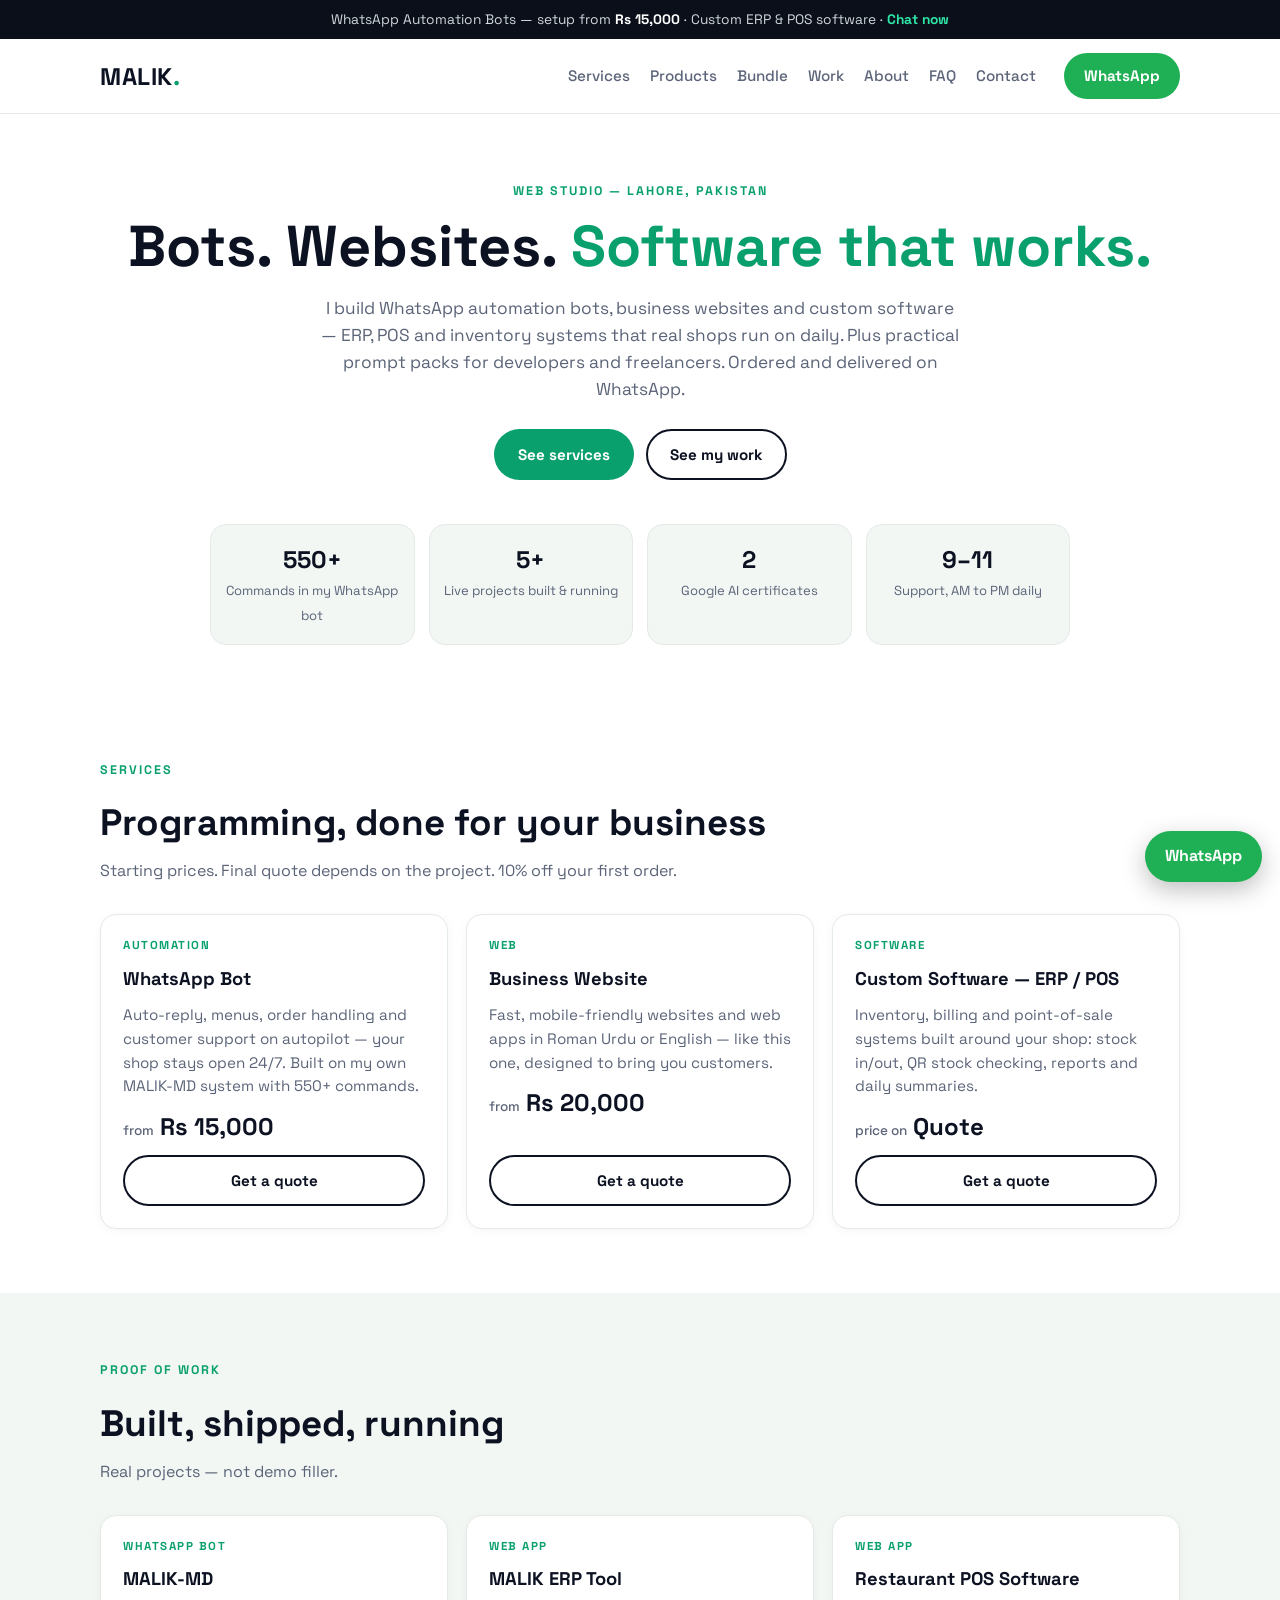
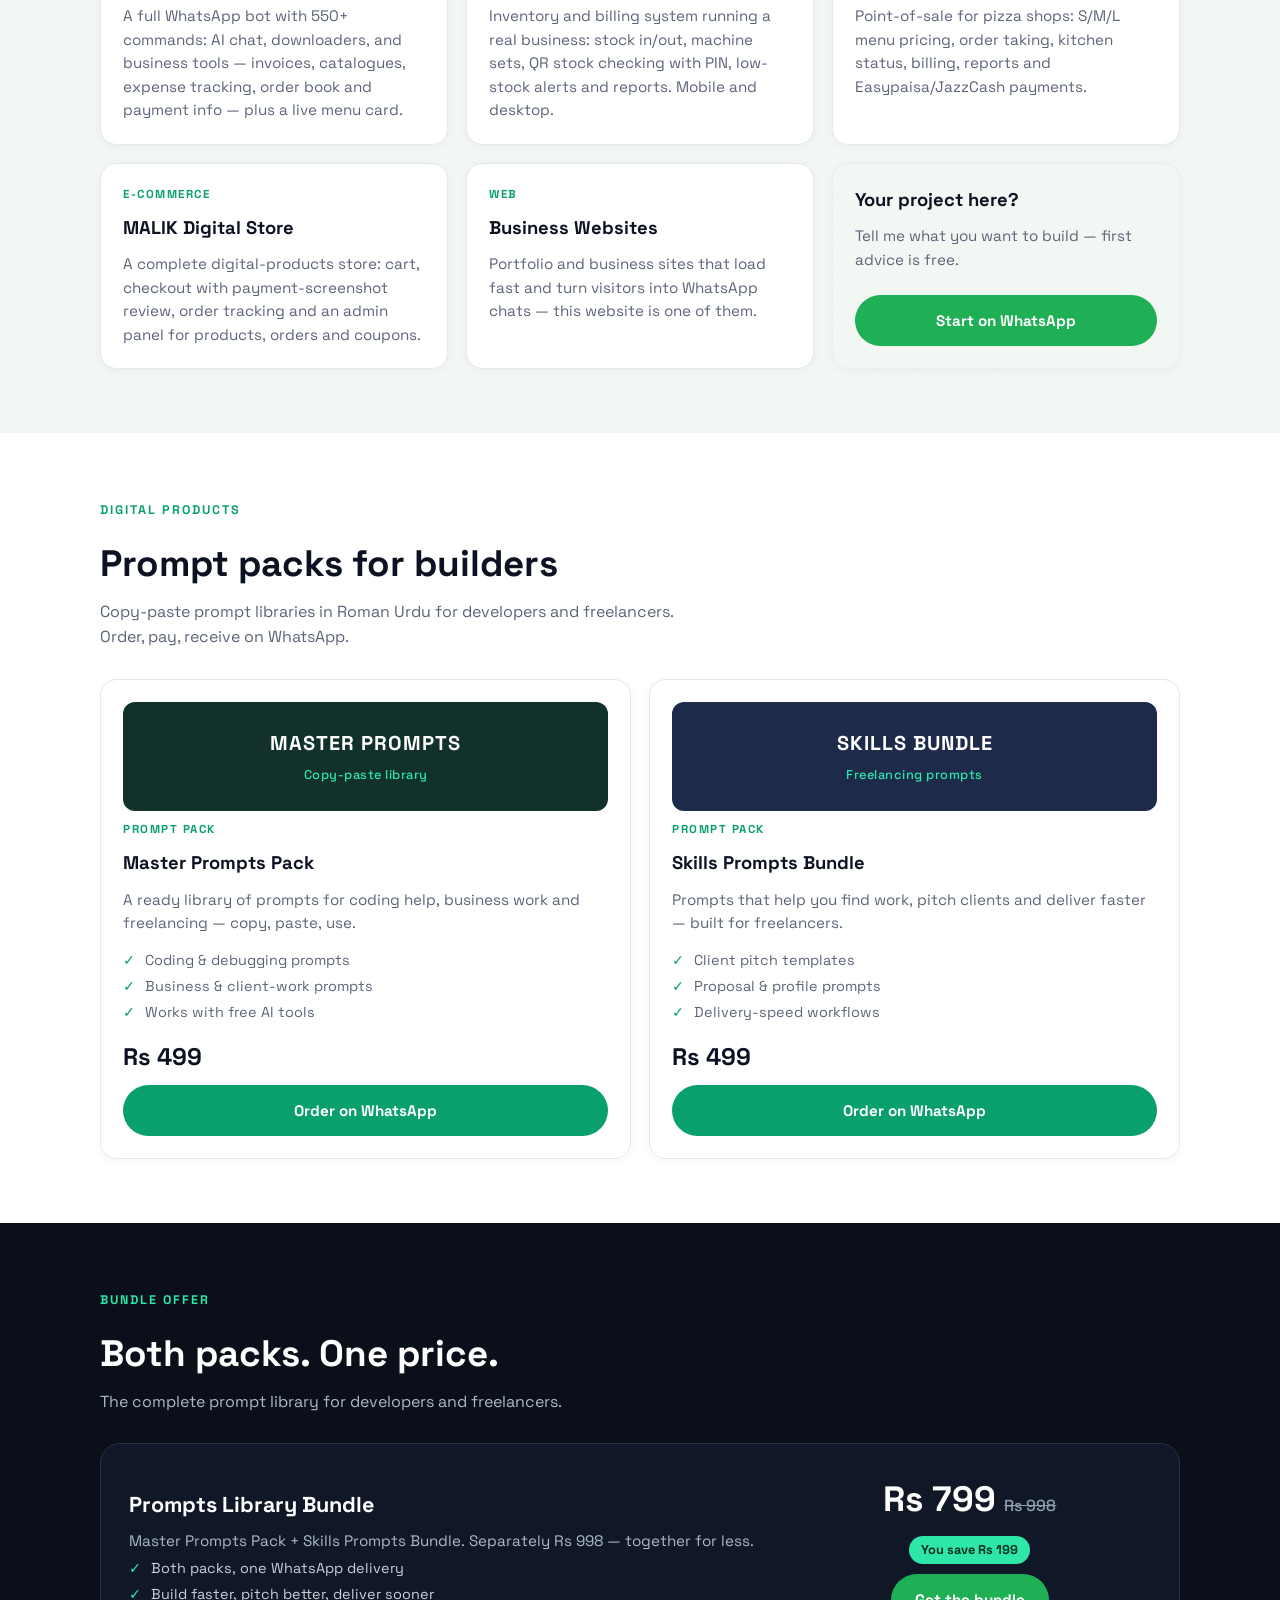
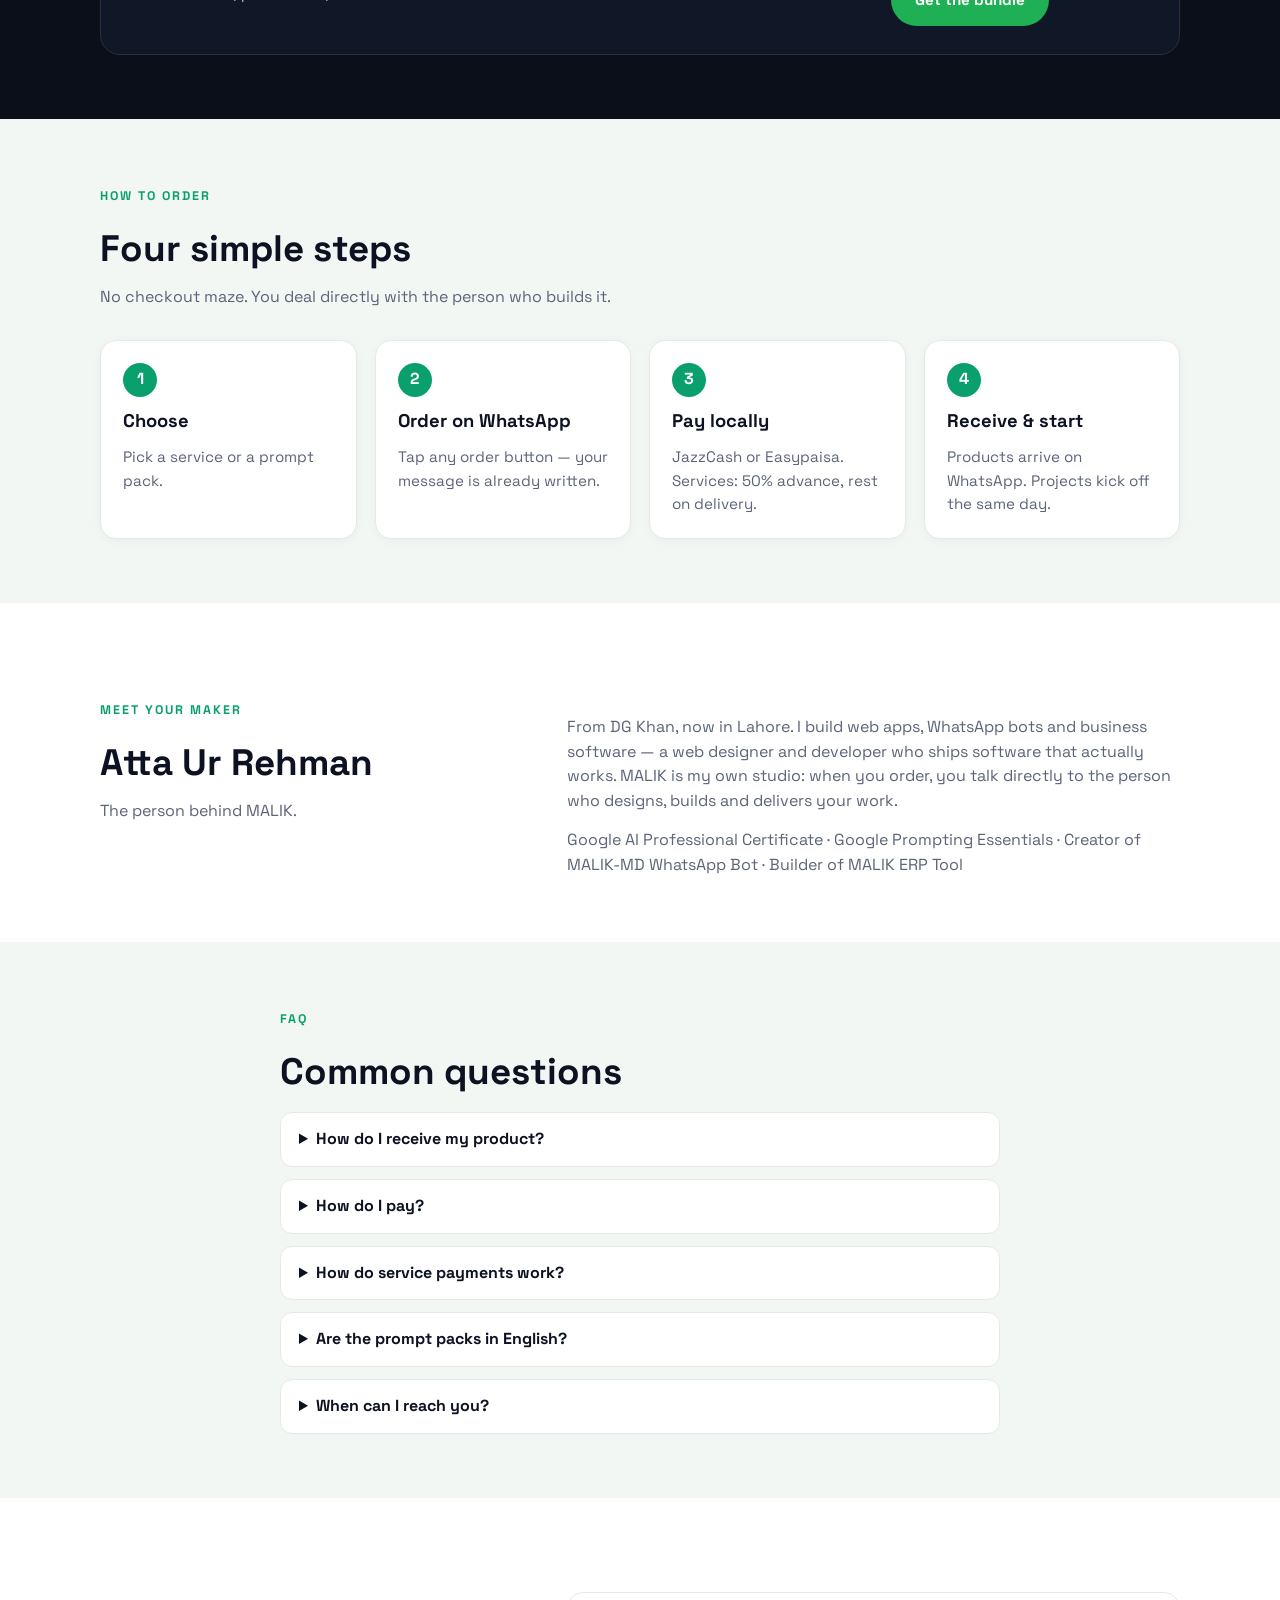
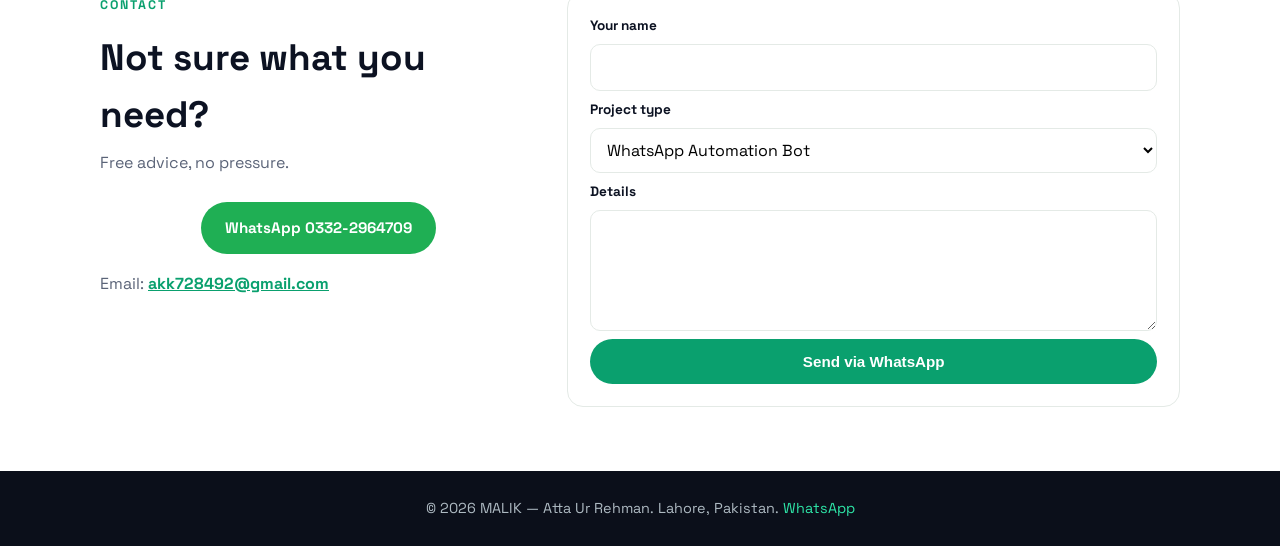
==== commit f138e6eb: "Update contact email to akk728492@gmail.com" ====
--- a/index.html
+++ b/index.html
@@ -65,7 +65,7 @@
 <details><summary>Are the prompt packs in English?</summary><p>The prompt packs are in Roman Urdu — easy to follow. Websites and software can be in Roman Urdu or English.</p></details>
 <details><summary>When can I reach you?</summary><p>9 AM to 11 PM on WhatsApp, every day.</p></details></div></section>
 
-<section id="contact"><div class="wrap grid split"><div><span class="eyebrow">Contact</span><h2>Not sure what you need?</h2><p class="sub">Free advice, no pressure.</p><div class="row"><a class="btn btn-wa" href="https://wa.me/923322964709" target="_blank" rel="noopener">WhatsApp 0332-2964709</a></div><p class="sub" style="margin-top:18px">Email: <a href="mailto:ataurrrehmankhan091@gmail.com" class="hl2">ataurrrehmankhan091@gmail.com</a></p></div>
+<section id="contact"><div class="wrap grid split"><div><span class="eyebrow">Contact</span><h2>Not sure what you need?</h2><p class="sub">Free advice, no pressure.</p><div class="row"><a class="btn btn-wa" href="https://wa.me/923322964709" target="_blank" rel="noopener">WhatsApp 0332-2964709</a></div><p class="sub" style="margin-top:18px">Email: <a href="mailto:akk728492@gmail.com" class="hl2">akk728492@gmail.com</a></p></div>
 <form id="cf"><label for="n">Your name</label><input id="n" name="n" autocomplete="name"><label for="t">Project type</label><select id="t" name="t"><option>WhatsApp Automation Bot</option><option>Business Website</option><option>Custom Software (ERP / POS)</option><option>Prompt Pack</option><option>Something else</option></select><label for="m">Details</label><textarea id="m" name="m" rows="4"></textarea><button class="btn btn-p" type="submit">Send via WhatsApp</button></form></div></section>
 </main>
 <footer><div class="wrap"><p>&copy; <span id="y">2026</span> MALIK — Atta Ur Rehman. Lahore, Pakistan. <a href="https://wa.me/923322964709">WhatsApp</a></p></div></footer>
